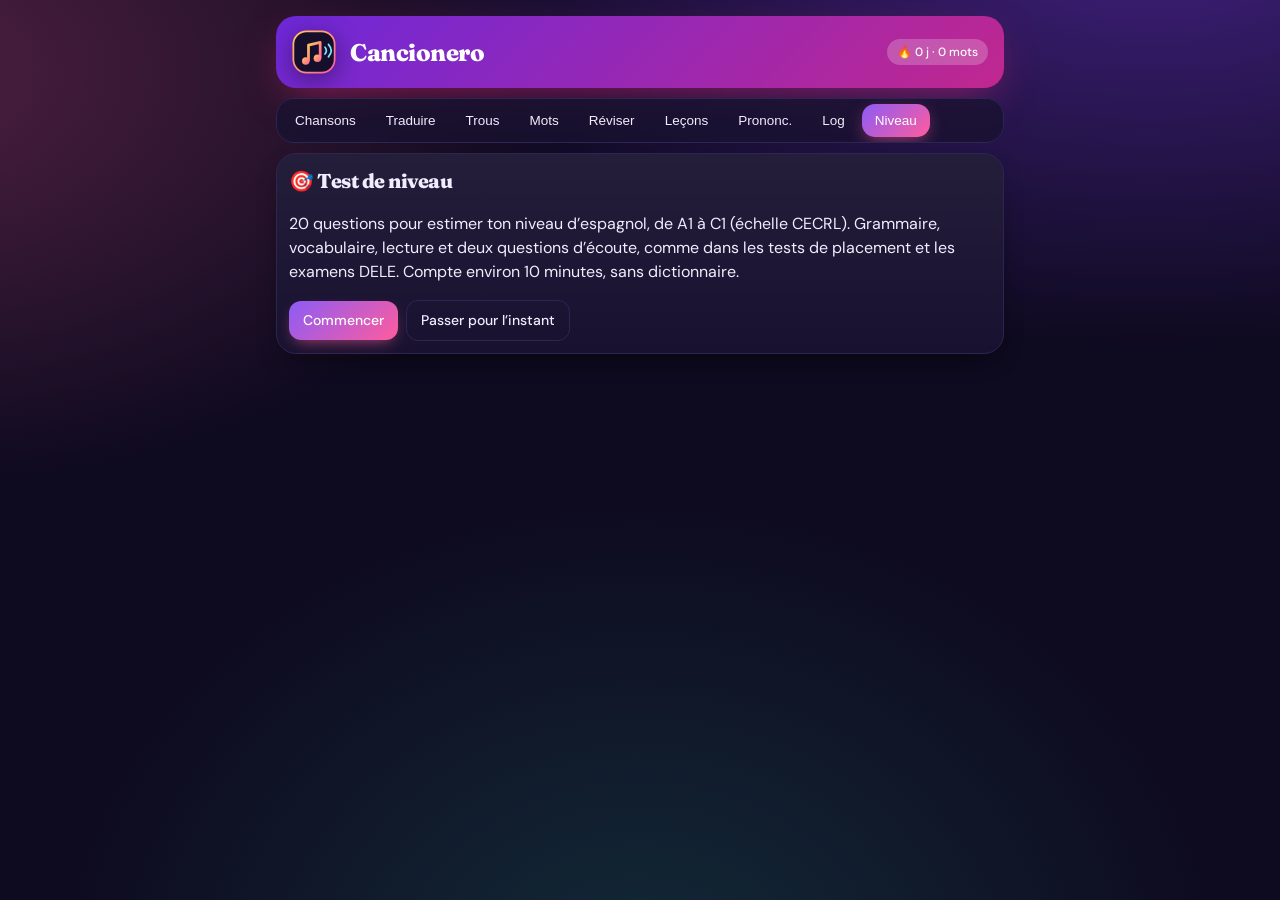
==== index.html @ ba65b164 "v1.9" ====
<!DOCTYPE html>
<html lang="fr">
<head>
<meta charset="utf-8">
<meta name="viewport" content="width=device-width, initial-scale=1, viewport-fit=cover">
<link rel="manifest" href="manifest.webmanifest"><meta name="theme-color" content="#0e0a1f"><link rel="apple-touch-icon" href="icon-192.png">
<title>Cancionero – Apprendre l’espagnol en chansons</title>
<link rel="preconnect" href="https://fonts.googleapis.com"><link href="https://fonts.googleapis.com/css2?family=DM+Sans:wght@400;500;700&family=Fraunces:opsz,wght@9..144,600;9..144,800&display=swap" rel="stylesheet">
<style>
:root{--bg:#fbf6ee;--sf:#fff;--tx:#2a2118;--mu:#7a6c5d;--ac:#c8452b;--ac2:#f2b134;--ok:#2f8f5b;--bd:#e6dccb;--bad:#c0392b;color-scheme:light;box-sizing:border-box;padding-top:env(safe-area-inset-top,0px);padding-bottom:env(safe-area-inset-bottom,0px)}
@media (prefers-color-scheme:dark){:root:not([data-theme="light"]){--bg:#1c1713;--sf:#27201a;--tx:#f3eadd;--mu:#a89a88;--ac:#ef6a4d;--ac2:#f2b134;--ok:#4cc07f;--bd:#3a3128;--bad:#ef6a5d;color-scheme:dark}}
:root[data-theme="dark"]{--bg:#1c1713;--sf:#27201a;--tx:#f3eadd;--mu:#a89a88;--ac:#ef6a4d;--ac2:#f2b134;--ok:#4cc07f;--bd:#3a3128;--bad:#ef6a5d;color-scheme:dark}
*{box-sizing:border-box}html{scroll-padding-top:env(safe-area-inset-top,0px)}
body{margin:0;background:var(--bg);color:var(--tx);font:16px/1.5 system-ui,-apple-system,"Segoe UI",sans-serif}
.wrap{max-width:760px;margin:0 auto;padding:16px}
header{display:flex;justify-content:space-between;align-items:center;gap:8px;flex-wrap:wrap}
h1{font:700 26px Georgia,"Times New Roman",serif;margin:0;color:var(--ac)}
.stats{font-size:13px;color:var(--mu)}
nav{display:flex;gap:6px;overflow-x:auto;margin:14px 0;padding-bottom:4px}
nav button{white-space:nowrap;border:1px solid var(--bd);background:var(--sf);color:var(--tx);padding:8px 14px;border-radius:99px;cursor:pointer;font-size:14px}
nav button.on{background:var(--ac);color:#fff;border-color:var(--ac)}
.card{background:var(--sf);border:1px solid var(--bd);border-radius:14px;padding:14px;margin-bottom:12px}
input,textarea,select{width:100%;font:inherit;color:var(--tx);background:var(--bg);border:1px solid var(--bd);border-radius:10px;padding:9px;margin:4px 0}
textarea{min-height:90px;resize:vertical}
button.b{border:0;background:var(--ac);color:#fff;padding:9px 14px;border-radius:10px;cursor:pointer;font:inherit;font-size:14px}
button.g{background:transparent;color:var(--tx);border:1px solid var(--bd)}
button.sm{padding:5px 10px;font-size:13px}
.row{display:flex;gap:8px;flex-wrap:wrap;align-items:center}
.mu{color:var(--mu);font-size:13px}
.es{font:20px/1.6 Georgia,serif}
.w{cursor:pointer;border-radius:4px;padding:0 1px}.w:hover{background:var(--ac2);color:#2a2118}
.ref{margin-top:6px;padding:8px;border-left:3px solid var(--ac2);background:var(--bg);border-radius:6px}
.bar{height:8px;background:var(--bd);border-radius:9px;overflow:hidden;margin:8px 0}.bar i{display:block;height:100%;background:var(--ok)}
.tag{font-size:11px;padding:2px 8px;border-radius:99px;background:var(--ac2);color:#2a2118}
.pop{position:sticky;bottom:8px;border:2px solid var(--ac);box-shadow:0 6px 24px rgba(0,0,0,.25)}
.cl input{display:inline-block;width:auto;min-width:70px;max-width:130px;padding:2px 6px;margin:0 2px;font:18px Georgia,serif}
.cl input.ok{border-color:var(--ok);color:var(--ok)}.cl input.ko{border-color:var(--bad);color:var(--bad)}
.big{font:30px Georgia,serif;text-align:center;padding:26px 8px}
a{color:var(--ac)}
:root{--bg:#fff6e8;--sf:#fffdf8;--tx:#2b1d16;--mu:#8a7566;--ac:#d9482b;--ac2:#f4a82b;--ok:#2f9468;--bd:#f0e0c8}
@media (prefers-color-scheme:dark){:root:not([data-theme="light"]){--bg:#17110e;--sf:#241b16;--tx:#f6ecdf;--mu:#ad9d8b;--ac:#f0694a;--bd:#3a2e25}}
:root[data-theme="dark"]{--bg:#17110e;--sf:#241b16;--tx:#f6ecdf;--mu:#ad9d8b;--ac:#f0694a;--bd:#3a2e25}
body{font-family:'DM Sans',system-ui,sans-serif;background:radial-gradient(900px 400px at 85% -5%,rgba(244,168,43,.28),transparent),radial-gradient(700px 400px at -10% 10%,rgba(217,72,43,.18),transparent),var(--bg);background-attachment:fixed}
header{background:linear-gradient(135deg,#d9482b,#f4a82b);color:#fff;border-radius:24px;padding:22px;box-shadow:0 12px 30px -10px rgba(217,72,43,.5);position:relative;overflow:hidden}
header:after{content:'♪ ♫ ♬';position:absolute;right:16px;top:-8px;font-size:64px;opacity:.15;letter-spacing:6px}
h1,.ttl{font-family:Fraunces,Georgia,serif;font-weight:800;letter-spacing:-.5px}
h1{color:#fff;font-size:30px}
.stats{color:#fff;background:rgba(255,255,255,.22);padding:6px 12px;border-radius:99px;backdrop-filter:blur(6px);font-weight:500}
nav{position:sticky;top:env(safe-area-inset-top,0px);z-index:5;background:color-mix(in srgb,var(--bg) 80%,transparent);backdrop-filter:blur(10px);padding:10px 0;margin:8px 0}
nav button{border-radius:14px;font-weight:500;transition:.2s;box-shadow:0 1px 2px rgba(0,0,0,.05)}
nav button.on{background:linear-gradient(135deg,var(--ac),var(--ac2));border:0;box-shadow:0 6px 14px -4px rgba(217,72,43,.5)}
.card{border-radius:20px;border:1px solid var(--bd);box-shadow:0 8px 24px -14px rgba(90,50,20,.35);transition:transform .2s}
.card:hover{transform:translateY(-1px)}
button.b{background:linear-gradient(135deg,var(--ac),#e8702a);border-radius:12px;font-weight:500;box-shadow:0 4px 10px -3px rgba(217,72,43,.5)}
button.b.g{background:transparent;box-shadow:none;color:var(--tx)}
.es{font-family:Fraunces,Georgia,serif;font-weight:600}
.w:hover{background:var(--ac2)}
input,textarea,select{border-radius:12px;background:var(--bg)}
input:focus,textarea:focus,select:focus{outline:2px solid var(--ac2);border-color:transparent}
.ttl{font-size:20px}.add{border:2px dashed var(--ac2);background:color-mix(in srgb,var(--ac2) 8%,var(--sf))}
.cov{width:54px;height:54px;border-radius:16px;display:grid;place-items:center;color:#fff;font-size:24px;flex:none;box-shadow:0 6px 14px -6px rgba(0,0,0,.4)}
.sg{display:flex;gap:14px;align-items:center;justify-content:space-between;flex-wrap:wrap}.sg>div:first-child{display:flex;gap:14px;align-items:center;min-width:0}
.chips{display:flex;gap:6px;flex-wrap:wrap;margin:8px 0}.chips a{text-decoration:none;font-size:13px;padding:5px 11px;border-radius:99px;background:var(--bg);border:1px solid var(--bd);color:var(--tx)}
.chips a:hover{border-color:var(--ac)}
:root:root:root{--bg:#0e0a1f;--sf:#181230;--tx:#f2ecff;--mu:#a79bc9;--ac:#ff5c9d;--ac2:#ffc857;--ok:#35e0b0;--bd:#2d2552;--bad:#ff6b7a;color-scheme:dark}
body{background:radial-gradient(800px 420px at 90% -8%,rgba(124,58,237,.45),transparent),radial-gradient(700px 420px at -10% 8%,rgba(255,92,157,.28),transparent),radial-gradient(600px 500px at 50% 110%,rgba(46,230,197,.15),transparent),var(--bg);background-attachment:fixed}
header{background:linear-gradient(135deg,#6d28d9,#db2777 60%,#f59e0b);box-shadow:0 14px 40px -12px rgba(219,39,119,.6)}
nav{background:color-mix(in srgb,var(--bg) 75%,transparent)}
nav button{background:var(--sf);border-color:var(--bd);color:var(--tx)}
nav button.on{background:linear-gradient(135deg,#8b5cf6,#ff5c9d);box-shadow:0 6px 18px -4px rgba(255,92,157,.6)}
.card{background:linear-gradient(180deg,rgba(255,255,255,.05),transparent),var(--sf);box-shadow:0 10px 30px -16px #000}
button.b{background:linear-gradient(135deg,#8b5cf6,#ff5c9d);box-shadow:0 6px 16px -6px rgba(255,92,157,.7)}
.add{border-color:#8b5cf6;background:color-mix(in srgb,#8b5cf6 12%,var(--sf))}
.es{color:#fff}.w:hover,.tag{color:#1a1230}
.ref{background:rgba(139,92,246,.14);border-left-color:var(--ac)}
.bar i{background:linear-gradient(90deg,#35e0b0,#8b5cf6)}
::placeholder{color:#7d72a3}a{color:#7de3ff}.chips a{color:var(--tx)}
.ph{font-style:italic;color:#7de3ff;margin-top:6px;font-size:15px}
@keyframes up{from{opacity:0;transform:translateY(16px)}to{opacity:1;transform:none}}
@keyframes flow{0%{background-position:0 50%}50%{background-position:100% 50%}100%{background-position:0 50%}}
@keyframes flt{0%,100%{transform:translateY(0) rotate(-3deg)}50%{transform:translateY(-6px) rotate(3deg)}}
@keyframes wv{0%,100%{opacity:.15}50%{opacity:1}}
@keyframes pop{0%{transform:scale(.8);opacity:0}60%{transform:scale(1.06)}100%{transform:scale(1);opacity:1}}
@keyframes drift{0%{transform:translateY(105vh) rotate(0);opacity:0}10%{opacity:.35}90%{opacity:.25}100%{transform:translateY(-12vh) rotate(40deg);opacity:0}}
@keyframes fall{to{transform:translateY(110vh) rotate(540deg)}}
@keyframes grow{from{width:0}}@keyframes out{to{opacity:0;visibility:hidden}}
header{background-size:220% 220%;animation:flow 10s ease infinite}
header>*{position:relative;z-index:1}
.brand{display:flex;gap:14px;align-items:center}.brand small{display:block;opacity:.92;font-size:13px}
.logo{width:60px;height:60px;flex:none;filter:drop-shadow(0 6px 12px rgba(0,0,0,.4));animation:flt 3.5s ease-in-out infinite}
.wv1{animation:wv 1.6s infinite}.wv2{animation:wv 1.6s .4s infinite}
.wrap{position:relative;z-index:1}
.notes{position:fixed;inset:0;pointer-events:none;overflow:hidden;z-index:0}.notes span{position:absolute;bottom:0;color:var(--ac);opacity:0;animation:drift linear infinite}
.card{animation:up .5s backwards}
#v>*:nth-child(2){animation-delay:.06s}#v>*:nth-child(3){animation-delay:.12s}#v>*:nth-child(4){animation-delay:.18s}#v>*:nth-child(5){animation-delay:.24s}#v>*:nth-child(n+6){animation-delay:.3s}
nav button{transition:transform .2s,box-shadow .2s}nav button:hover{transform:translateY(-2px)}nav button.on{animation:pop .35s}
button.b{transition:transform .15s,filter .15s}button.b:hover{transform:translateY(-2px);filter:brightness(1.12)}button:active{transform:scale(.95)}
.w{display:inline-block;transition:transform .15s,background .15s}.w:hover{transform:translateY(-2px) scale(1.08)}
.cov{transition:transform .3s}.card:hover .cov{transform:rotate(-7deg) scale(1.1)}
.bar i{animation:grow .9s cubic-bezier(.2,.8,.2,1) backwards}
.big{animation:pop .4s}.pop{animation:up .3s}
.splash{position:fixed;inset:0;z-index:100;display:grid;place-content:center;justify-items:center;gap:14px;background:var(--bg);animation:out .6s 1.4s forwards}
.splash .logo{width:120px;height:120px;animation:pop .8s,flt 3s .8s infinite}.splash b{font:800 36px Fraunces,Georgia,serif;background:linear-gradient(90deg,#ffc857,#ff5c9d);-webkit-background-clip:text;background-clip:text;color:transparent;animation:up .8s .3s backwards}
@media (prefers-reduced-motion:reduce){*{animation:none!important;transition:none!important}}
header{padding:14px 16px;border-radius:20px}header:after,.brand small{display:none}h1{font-size:24px}.logo{width:44px;height:44px}
.stats{font-size:12px;padding:4px 10px}
nav{position:sticky;top:calc(env(safe-area-inset-top,0px) + 6px);background:rgba(24,18,48,.78);backdrop-filter:blur(12px);border:1px solid var(--bd);border-radius:18px;padding:5px;margin:10px 0;gap:4px;overflow:hidden}
nav button{flex:1;padding:9px 4px;border:0;background:transparent;border-radius:13px;font-size:13.5px;box-shadow:none}
.card{padding:12px;margin-bottom:10px}
.addr{flex-wrap:nowrap;align-items:stretch}#nl{margin:0;min-height:46px;height:46px;resize:none;flex:1}
.song{flex-wrap:nowrap;cursor:default}.song>div:first-child{flex:1;cursor:pointer}.cov{width:44px;height:44px;font-size:20px;border-radius:13px}
.tx{min-width:0}.tx b{display:block;font-size:17px;overflow:hidden;text-overflow:ellipsis;white-space:nowrap}
.ic{gap:6px;flex-wrap:nowrap}.ib{min-width:34px;height:34px;padding:0 8px;display:grid;place-items:center;border:1px solid var(--bd);border-radius:10px;background:transparent;color:var(--tx);text-decoration:none;font:inherit;font-size:14px;cursor:pointer}
.tp{color:#ffc857}.tr{color:#ff5c9d;letter-spacing:1px}.rr summary{cursor:pointer;font-weight:700}.rl{margin:10px 0}.rr .ib{display:inline-grid;height:30px;margin:2px 4px 2px 0}
nav{overflow-x:auto;scrollbar-width:none}nav::-webkit-scrollbar{display:none}nav button{flex:0 0 auto;padding:9px 13px}
details.card summary{cursor:pointer}details.card[open] summary{margin-bottom:8px}.lg ul{margin:6px 0 0;padding-left:18px}.lg li{margin:3px 0}
.qo{display:block;width:100%;text-align:left;margin:8px 0;padding:13px 14px;font-size:15px}
#dock{position:fixed;left:0;right:0;margin:0 auto;bottom:0;width:100%;max-width:760px;z-index:50;background:var(--sf);border:1px solid var(--bd);border-radius:18px 18px 0 0;box-shadow:0 -10px 30px -10px #000;padding:8px 10px calc(8px + env(safe-area-inset-bottom,0px))}
#dock .dh{display:flex;justify-content:space-between;align-items:center;gap:8px;margin-bottom:6px}#dock .dh b{overflow:hidden;text-overflow:ellipsis;white-space:nowrap;font-size:15px}
#dock iframe{width:100%;height:210px;border:0;border-radius:12px;display:block;background:#000}
#dock.min iframe{height:1px;opacity:0;pointer-events:none;margin:0}
body.dk .wrap{padding-bottom:300px}body.dk.mn .wrap{padding-bottom:90px}
</style>
</head>
<body>
<div class="wrap">
<header><div class="brand"><svg class="logo" viewBox="0 0 64 64" aria-label="Logo Cancionero"><defs><linearGradient id="lg" x1="0" y1="0" x2="1" y2="1"><stop offset="0" stop-color="#ffc857"/><stop offset="1" stop-color="#ff5c9d"/></linearGradient></defs><rect x="2" y="2" width="60" height="60" rx="19" fill="#150f2b" stroke="url(#lg)" stroke-width="2.5"/><path d="M24 44V22l17-4v22" fill="none" stroke="url(#lg)" stroke-width="4" stroke-linecap="round" stroke-linejoin="round"/><circle cx="20" cy="45" r="5.5" fill="url(#lg)"/><circle cx="37" cy="41" r="5.5" fill="url(#lg)"/><path class="wv1" d="M48 25q4 5 0 10" fill="none" stroke="#7de3ff" stroke-width="2.5" stroke-linecap="round"/><path class="wv2" d="M53 21q8 9 0 18" fill="none" stroke="#7de3ff" stroke-width="2.5" stroke-linecap="round"/></svg><div><h1>Cancionero</h1><small>Apprends l’espagnol en chantant</small></div></div><div class="stats" id="st"></div></header>
<nav id="nav"></nav>
<main id="v"></main>
</div>
<script>
const TABS=[['songs','Chansons'],['tr','Traduire'],['cl','Trous'],['voc','Vocabulaire'],['rev','Réviser']];
let tab='songs',S={songs:[],vocab:[],streak:0,last:'',ex:0},cur=null,pop=null,card=null,show=false,clz=null;
const mem={};
function ld(){try{const r=localStorage.getItem('cancionero');if(r)S=Object.assign(S,JSON.parse(r))}catch(e){}
 if(!S.songs.length)S.songs.push({id:1,title:'Exemple original : Después de la chamba',artist:'Texte de démo (Mexique)',link:'',lines:[
 ['¿Qué onda, wey? Hoy ando bien cansado,','Quoi de neuf, mec ? Aujourd’hui je suis vraiment crevé,'],
 ['me quedé en la chamba hasta las ocho.','je suis resté au boulot jusqu’à huit heures.'],
 ['No te preocupes, todo está chido,','Ne t’inquiète pas, tout est cool,'],
 ['mañana nos vemos y echamos un taco.','demain on se voit et on mange un taco.']].map(l=>({es:l[0],fr:l[1]})),rate:{},my:{}})}
function sv(){try{localStorage.setItem('cancionero',JSON.stringify(S))}catch(e){}}
const esc=s=>String(s).replace(/[&<>"]/g,c=>({'&':'&amp;','<':'&lt;','>':'&gt;','"':'&quot;'}[c]));
const norm=s=>s.toLowerCase().normalize('NFD').replace(/[\u0300-\u036f]/g,'').replace(/[^a-zñ]/g,'');
const today=()=>new Date().toISOString().slice(0,10);
function tick(){const t=today();if(S.last!==t){const y=new Date(Date.now()-864e5).toISOString().slice(0,10);S.streak=S.last===y?S.streak+1:1;S.last=t}S.ex++;sv()}
function head(){document.getElementById('st').textContent='🔥 '+S.streak+' j · '+S.vocab.length+' mots · '+S.ex+' exercices';
 document.getElementById('nav').innerHTML=TABS.map(t=>`<button class="${t[0]==tab?'on':''}" onclick="go('${t[0]}')">${t[1]}</button>`).join('')}
function go(t){tab=t;pop=null;card=null;show=false;draw()}
function song(){return S.songs.find(s=>s.id==cur)||S.songs[0]}
function picker(){return `<select onchange="cur=this.value;clz=null;draw()">${S.songs.map(s=>`<option value="${s.id}" ${s.id==song().id?'selected':''}>${esc(s.title)}</option>`).join('')}</select>`}
function words(l){return l.split(/([\p{L}’'-]+)/u).map((p,i)=>i%2?`<span class="w" onclick="wp(this.textContent)">${esc(p)}</span>`:esc(p)).join('')}
function wp(w,c){pop={w:w.replace(/^[-’']+|[-’']+$/g,'').toLowerCase()};draw(true)}
function dict(w){const q=encodeURIComponent(w);return `<a href="https://www.wordreference.com/esfr/${q}" target="_blank" rel="noopener">WordReference</a> · <a href="https://www.linguee.fr/francais-espagnol/search?query=${q}" target="_blank" rel="noopener">Linguee</a> · <a href="https://www.google.com/search?q=${q}+significado+jerga" target="_blank" rel="noopener">argot ?</a>`}
function popup(){if(!pop)return'';return `<div class="card pop"><b class="es">${esc(pop.w)}</b><div class="mu">${dict(pop.w)}</div>
<input id="pm" placeholder="Sens en français"><div class="row"><select id="pt" style="width:auto"><option value="mot">Mot</option><option value="expression">Expression</option><option value="argot">Argot / familier</option></select>
<button class="b" onclick="addv()">Ajouter</button><button class="b g" onclick="pop=null;draw(true)">Fermer</button></div></div>`}
function addv(){const m=document.getElementById('pm').value.trim();if(!m)return;
 S.vocab.push({id:Date.now(),w:pop.w,tr:m,t:document.getElementById('pt').value,src:song().title,box:0,due:today()});pop=null;tick();draw(true)}
function draw(keep){head();const y=window.scrollY;document.getElementById('v').innerHTML=({songs:vSongs,tr:vTr,cl:vCl,voc:vVoc,rev:vRev})[tab]();if(keep)window.scrollTo(0,y)}
function vSongs(){return S.songs.map(s=>`<div class="card"><div class="row" style="justify-content:space-between"><div><b>${esc(s.title)}</b><div class="mu">${esc(s.artist)} · ${s.lines.length} lignes</div></div>
<div class="row"><button class="b sm" onclick="cur=${s.id};go('tr')">Traduire</button>${s.link?`<a href="${esc(s.link)}" target="_blank" rel="noopener">▶ Écouter</a>`:''}<button class="b g sm" onclick="dels(${s.id})">✕</button></div></div></div>`).join('')+
`<div class="card"><b>Ajouter une chanson</b><p class="mu">Colle les paroles de ta chanson préférée (récupérées sur un site de paroles légal). Astuce : choisis des styles natifs : reggaetón, cumbia, rap, corridos, rock latino…</p>
<input id="n1" placeholder="Titre"><input id="n2" placeholder="Artiste"><input id="n3" placeholder="Lien pour écouter (YouTube, Spotify…) – optionnel">
<textarea id="n4" placeholder="Paroles en espagnol (une ligne par vers)"></textarea>
<textarea id="n5" placeholder="Traduction de référence (optionnel, même nombre de lignes) pour t’auto-corriger"></textarea>
<button class="b" onclick="adds()">Enregistrer</button></div>`}
function adds(){const g=i=>document.getElementById('n'+i).value;const es=g(4).split('\n').map(x=>x.trim()).filter(Boolean),fr=g(5).split('\n').map(x=>x.trim()).filter(Boolean);
 if(!g(1).trim()||!es.length){alert('Il faut au moins un titre et des paroles.');return}
 const s={id:Date.now(),title:g(1).trim(),artist:g(2).trim()||'—',link:g(3).trim(),lines:es.map((e,i)=>({es:e,fr:fr.length==es.length?fr[i]:''})),rate:{},my:{}};
 S.songs.push(s);cur=s.id;tick();go('tr')}
function dels(id){if(confirm('Supprimer cette chanson ?')){S.songs=S.songs.filter(s=>s.id!=id);if(!S.songs.length)ld();sv();draw()}}
function vTr(){const s=song(),n=Object.keys(s.rate).length;
 return picker()+`<p class="mu">Clique sur un mot pour le noter dans ton vocabulaire. Traduis chaque vers à ta façon, puis compare.</p><div class="bar"><i style="width:${n/s.lines.length*100}%"></i></div>`+
 s.lines.map((l,i)=>`<div class="card"><div class="es">${words(l.es)}</div>
 <textarea style="min-height:48px" placeholder="Ta traduction…" oninput="song().my[${i}]=this.value;sv()">${esc(s.my[i]||'')}</textarea>
 <div class="row"><button class="b g sm" onclick="rv(${i})">Voir la traduction</button><span class="mu">Auto-évaluation :</span>
 ${[['✓','ok'],['~','mid'],['✗','ko']].map(r=>`<button class="b sm ${s.rate[i]==r[1]?'':'g'}" onclick="rt(${i},'${r[1]}')">${r[0]}</button>`).join('')}</div>
 <div id="r${i}"></div></div>`).join('')+popup()}
function rv(i){const l=song().lines[i];document.getElementById('r'+i).innerHTML=`<div class="ref">${l.fr?esc(l.fr):'<span class="mu">Pas de traduction de référence. Compare avec : '+dict(l.es)+'</span>'}</div>`}
function rt(i,r){song().rate[i]=r;tick();draw(true)}
function vCl(){const s=song();
 if(!clz)clz={lv:30,res:false};
 const html=s.lines.map((l,i)=>`<div class="card cl es">${l.es.split(/([\p{L}’'-]+)/u).map((p,k)=>{if(k%2&&p.length>3&&clz.mask(i,k)){return `<input data-a="${esc(p)}" size="${p.length}" autocapitalize="off" autocomplete="off">`}return esc(p)}).join('')}</div>`).join('');
 return picker()+`<div class="card"><div class="row"><span>Difficulté : <b id="lv">${clz.lv}</b> % de mots cachés</span><input type="range" min="10" max="80" value="${clz.lv}" style="width:140px" onchange="clz.lv=+this.value;clz.seed=null;draw()"><button class="b g sm" onclick="clz.seed=null;draw()">Nouveau tirage</button></div>
 <p class="mu">Écoute la chanson, puis retrouve les mots manquants (accents facultatifs).</p></div>`+html+`<div class="row"><button class="b" onclick="chk()">Vérifier</button><span id="sc" class="mu"></span></div>`}
function chk(){let ok=0,t=0;document.querySelectorAll('.cl input').forEach(i=>{t++;const g=norm(i.value)==norm(i.dataset.a);i.className=g?'ok':'ko';if(g)ok++;else i.title=i.dataset.a});document.getElementById('sc').textContent=ok+' / '+t+' (les erreurs montrent la réponse au survol)';tick();head()}
function vVoc(){return `<p class="mu">${S.vocab.length} entrée(s). Clique sur un mot dans « Traduire » pour en ajouter.</p>`+S.vocab.map(v=>`<div class="card row" style="justify-content:space-between"><div><b>${esc(v.w)}</b> <span class="tag">${v.t}</span><div>${esc(v.tr)}</div><div class="mu">${esc(v.src)}</div></div><button class="b g sm" onclick="delv(${v.id})">✕</button></div>`).join('')}
function delv(id){S.vocab=S.vocab.filter(v=>v.id!=id);sv();draw()}
function vRev(){const d=S.vocab.filter(v=>v.due<=today());
 if(!S.vocab.length)return '<div class="card">Ajoute d’abord des mots depuis une chanson.</div>';
 if(!d.length)return '<div class="card big">🎉 Rien à réviser aujourd’hui !</div>';
 card=card||d[0];const v=card;
 return `<p class="mu">${d.length} carte(s) à réviser · boîte ${v.box+1}/5</p><div class="card"><div class="big">${esc(v.w)}</div>`+
 (show?`<div class="big" style="color:var(--ac);padding-top:0">${esc(v.tr)}</div><div class="mu" style="text-align:center">${esc(v.src)}</div><div class="row" style="justify-content:center;margin-top:12px"><button class="b" onclick="ans(1)">Je savais ✓</button><button class="b g" onclick="ans(0)">À revoir ✗</button></div>`:`<div class="row" style="justify-content:center"><button class="b" onclick="show=true;draw()">Afficher la réponse</button></div>`)+'</div>'}
function ans(k){const v=S.vocab.find(x=>x.id==card.id),I=[0,1,3,7,16];v.box=k?Math.min(4,v.box+1):0;v.due=new Date(Date.now()+I[v.box]*864e5).toISOString().slice(0,10);card=null;show=false;tick();draw()}
const _vc=vCl;
vCl=function(){if(!clz||!clz.seed){clz=clz||{lv:30};clz.seed=Math.random()*1e9|0;const m={};clz.mask=(i,k)=>{const key=i+'_'+k;if(!(key in m)){let x=Math.sin(clz.seed+i*131+k*17)*1e4;m[key]=(x-Math.floor(x))*100<clz.lv}return m[key]}}return _vc()};
let _n=0,pend=null;
const cap=s=>s.replace(/\b\w/g,c=>c.toUpperCase());
function guess(u){let p='Lien',t='',a='';try{const x=new URL(u),h=x.hostname.replace('www.',''),q=x.pathname.split('/').filter(Boolean),dn=z=>decodeURIComponent(z||'').replace(/-/g,' ');
 if(/youtu/.test(h))p='YouTube';else if(/spotify/.test(h))p='Spotify';else if(/deezer/.test(h))p='Deezer';else if(/apple/.test(h))p='Apple Music';else if(/soundcloud/.test(h)){p='SoundCloud';a=dn(q[0]);t=dn(q[1])}
 else if(/genius/.test(h)){p='Genius';t=dn(q[0]).replace(/ lyrics$/i,'')}else if(/musixmatch/.test(h)){p='Musixmatch';t=dn(q[q.length-1]);a=dn(q[q.length-2])}}catch(e){}
 return{p,t,a,u}}
function mk(g,lines){g=g||{p:'Texte',t:'',a:'',u:''};return{id:Date.now()*10+(_n++%10),title:cap(g.t)||('Chanson '+g.p),artist:cap(g.a)||g.p,link:g.u,lines:lines.map(es=>({es,fr:''})),rate:{},my:{}}}
function addl(){const L=document.getElementById('nl').value.split('\n').map(x=>x.trim()).filter(Boolean);if(!L.length)return;
 const U=L.filter(x=>/^https?:\/\//i.test(x)),T=L.filter(x=>!/^https?:\/\//i.test(x));
 const m=U.length?U.map(u=>mk(guess(u),U.length==1?T:[])):[mk(null,T)];
 S.songs.push(...m);cur=m[m.length-1].id;tick();go(m.length==1?'tr':'songs')}
function bar(s){const q=encodeURIComponent(s.title+' '+s.artist+' letra');return `<div class="chips">${s.link?`<a href="${esc(s.link)}" target="_blank" rel="noopener">▶ Écouter</a>`:''}<a href="https://genius.com/search?q=${q}" target="_blank" rel="noopener">📜 Paroles (Genius)</a><a href="https://www.google.com/search?q=${q}" target="_blank" rel="noopener">🔎 Google</a></div>`}
function pasteBox(s){return `<div class="card add"><b class="ttl">${s.lines.length?'Modifier la chanson':'Dernière étape : les paroles'}</b><p class="mu">Ouvre une page de paroles avec les liens ci-dessous, copie-les puis colle-les ici.</p>${bar(s)}
<input id="pt2" value="${esc(s.title)}" placeholder="Titre"><input id="pa" value="${esc(s.artist)}" placeholder="Artiste">
<textarea id="pl" placeholder="Paroles en espagnol (une ligne par vers)">${esc(s.lines.map(l=>l.es).join('\n'))}</textarea>
<textarea id="pf" placeholder="Traduction de référence (optionnel, même nombre de lignes)">${esc(s.lines.map(l=>l.fr).filter(Boolean).join('\n'))}</textarea>
<button class="b" onclick="savel()">Enregistrer</button></div>`}
function savel(){const s=song(),g=i=>document.getElementById(i).value,K=i=>g(i).split('\n').map(x=>x.trim()).filter(Boolean),es=K('pl'),fr=K('pf');
 s.title=g('pt2').trim()||s.title;s.artist=g('pa').trim()||s.artist;if(es.length)s.lines=es.map((e,i)=>({es:e,fr:fr.length==es.length?fr[i]:''}));s.edit=false;tick();draw()}
vSongs=function(){return `<div class="card add"><b class="ttl">✨ Ajouter des chansons</b><p class="mu">Colle un ou plusieurs liens, un par ligne (YouTube, Spotify, Genius, Musixmatch…). L’appli reconnaît la plateforme et devine le titre quand c’est possible. Tu peux aussi coller directement des paroles.</p>
<textarea id="nl" placeholder="https://…"></textarea><button class="b" onclick="addl()">Ajouter</button></div>`+
 S.songs.map(s=>{const h=[...s.title].reduce((a,c)=>a+c.charCodeAt(0),0)%360;return `<div class="card sg"><div><div class="cov" style="background:linear-gradient(135deg,hsl(${h},70%,52%),hsl(${(h+45)%360},80%,60%))">♪</div><div style="min-width:0"><b class="es">${esc(s.title)}</b><div class="mu">${esc(s.artist)} · ${s.lines.length?s.lines.length+' lignes':'<span class="tag">paroles à ajouter</span>'}</div></div></div>
<div class="row"><button class="b sm" onclick="cur=${s.id};go('tr')">${s.lines.length?'Traduire':'Ajouter les paroles'}</button>${s.link?`<a href="${esc(s.link)}" target="_blank" rel="noopener">▶</a>`:''}<button class="b g sm" onclick="cur=${s.id};song().edit=true;go('tr')">✏️</button><button class="b g sm" onclick="dels(${s.id})">${pend==s.id?'Sûr ?':'✕'}</button></div></div>`}).join('')};
dels=function(id){if(pend==id){S.songs=S.songs.filter(s=>s.id!=id);pend=null;if(!S.songs.length)ld();sv()}else pend=id;draw()};
const _t=vTr,_c=vCl;
vTr=function(){const s=song();if(!s.lines.length||s.edit)return picker()+pasteBox(s);const h=_t(),p=picker();return p+bar(s)+h.slice(p.length)};
vCl=function(){const s=song();if(!s.lines.length)return picker()+pasteBox(s);return _c()};
pasteBox=function(s){return `<div class="card add"><b class="ttl">${s.lines.length?'Modifier les paroles':'Colle les paroles'}</b><p class="mu">Ouvre les paroles avec un bouton, copie-les, colle-les ici. C’est tout.</p>${bar(s)}
<textarea id="pl" style="min-height:150px" placeholder="Paroles en espagnol (une ligne par vers)">${esc(s.lines.map(l=>l.es).join('\n'))}</textarea>
<button class="b" onclick="savel()">Enregistrer</button>
<details style="margin-top:12px"><summary class="mu">Titre et artiste (facultatif)</summary><input id="pt2" value="${esc(s.title)}" placeholder="Titre"><input id="pa" value="${esc(s.artist)}" placeholder="Artiste"></details></div>`};
savel=function(){const s=song(),g=i=>document.getElementById(i).value,es=g('pl').split('\n').map(x=>x.trim()).filter(Boolean),old=s.lines;
 s.title=g('pt2').trim()||s.title;s.artist=g('pa').trim()||s.artist;if(es.length)s.lines=es.map((e,i)=>({es:e,fr:(old[i]&&old[i].es==e)?old[i].fr:''}));s.edit=false;tick();draw()};
let SM=null;
(async()=>{try{SM=window.claude?await window.claude.use('sample'):null}catch(e){}if(SM)draw(true)})();
async function fb(i,btn){const s=song(),l=s.lines[i];btn.disabled=true;btn.textContent='Claude réfléchit…';s.fb=s.fb||{};
 try{const r=await SM('Tu es un prof d\u2019espagnol natif qui aide un francophone à apprendre avec des chansons. Vers : « '+l.es+' ». Sa traduction : « '+(s.my[i]||'(aucune)')+' ». Réponds en français, 5 phrases maximum : ce qui est juste ou faux dans sa traduction, le sens naturel du vers, et surtout l\u2019argot, les expressions et le registre (avec le pays d\u2019origine si pertinent).',{modelTier:'quick'});s.fb[i]=r.text;sv()}
 catch(e){s.fb[i]='Indisponible pour le moment ('+(e.code||'erreur')+').'}draw(true)}
const _d=draw;draw=function(k){_d(k);if(tab=='tr'&&SM){const s=song();document.querySelectorAll('#v [id^="r"]').forEach(d=>{if(!/^r\d+$/.test(d.id))return;const i=+d.id.slice(1);
 const b=document.createElement('button');b.className='b sm';b.style.marginTop='8px';b.textContent='🤖 Corriger et expliquer avec Claude';b.onclick=()=>fb(i,b);d.before(b);
 if(s.fb&&s.fb[i]){const f=document.createElement('div');f.className='ref';f.innerHTML=esc(s.fb[i]).replace(/\n/g,'<br>');d.before(f)}})}};
const AC=[['es-ES','Espagne'],['es-MX','Mexique'],['es-AR','Argentine'],['es-US','Latino USA']];
function say(t){try{const u=new SpeechSynthesisUtterance(t),L=S.acc||'es-ES',V=speechSynthesis.getVoices();u.lang=L;u.rate=S.slow?0.55:0.95;u.voice=V.find(v=>v.lang.replace('_','-')==L)||V.find(v=>v.lang.startsWith('es'))||null;speechSynthesis.cancel();speechSynthesis.speak(u)}catch(e){}}
function ph(w){let s=w.toLowerCase().replace(/[’']/g,'');const th=(S.acc||'es-ES')=='es-ES'?'¢':'s';
 [[/qu(?=[eéií])/g,'k'],[/gu(?=[eéií])/g,'g'],[/gü/g,'gou'],[/ch/g,'§'],[/ll/g,'y'],[/ñ/g,'gn'],[/g(?=[eéií])/g,'¤'],[/j/g,'¤'],[/c(?=[eéií])/g,th],[/[zç]/g,th],[/c/g,'k'],[/h/g,''],[/[vw]/g,'b'],[/x/g,'ks'],[/u/g,'ou'],[/y(?![aeiouáéíóú])/g,'i'],[/á/g,'A'],[/é/g,'É'],[/í/g,'I'],[/ó/g,'O'],[/ú/g,'OU'],[/e/g,'é']].forEach(r=>s=s.replace(r[0],r[1]));
 return s.replace(/§/g,'tch').replace(/¤/g,'kh').replace(/¢/g,'th')}
function phl(t){return t.split(/([\p{L}’'-]+)/u).map((p,i)=>i%2?ph(p):p).join('')}
function mkb(t,lbl){const b=document.createElement('button');b.className='b g sm';b.textContent=lbl||'🔊';b.onclick=()=>say(t);return b}
function mkp(t){const p=document.createElement('span');p.className='ph';p.textContent=' ['+phl(t)+'] ';return p}
function deco2(){const s=song();
 if(tab=='tr'){const rs=[...document.querySelectorAll('#v [id^="r"]')].filter(d=>/^r\d+$/.test(d.id));if(!rs.length)return;
  const c=document.createElement('div');c.className='card row';
  c.innerHTML='<span>🔊 Accent</span><select style="width:auto" onchange="S.acc=this.value;sv();draw(true)">'+AC.map(a=>`<option value="${a[0]}" ${(S.acc||'es-ES')==a[0]?'selected':''}>${a[1]}</option>`).join('')+'</select><label><input type="checkbox" style="width:auto" '+(S.slow?'checked':'')+' onchange="S.slow=this.checked;sv()"> Lent</label><label><input type="checkbox" style="width:auto" '+(S.pho?'checked':'')+' onchange="S.pho=this.checked;sv();draw(true)"> Prononciation</label><div class="mu" style="width:100%">Lecture par la voix de ton appareil. Prononciation figurée à la française : « kh » = j espagnol, « ou » = u, majuscule = accent écrit.</div>';
  document.querySelector('#v select').after(c);
  rs.forEach(d=>{const i=+d.id.slice(1),l=s.lines[i];if(!l)return;const b=mkb(l.es,'🔊 Écouter');b.style.marginTop='8px';d.before(b);
   if(S.pho){const p=mkp(l.es);p.style.display='block';d.before(p)}})}
 if(tab=='voc')document.querySelectorAll('#v .card').forEach((c,i)=>{const v=S.vocab[i],b=c.querySelector('b');if(v&&b)b.after(' ',mkb(v.w),mkp(v.w))});
 if(tab=='rev'&&card){const g=document.querySelector('#v .big');if(g){const d=document.createElement('div');d.append(mkb(card.w,'🔊 Écouter'),mkp(card.w));d.style.fontSize='16px';g.after(d)}}
 const pb=document.querySelector('.pop b.es');if(pb&&pop)pb.after(' ',mkb(pop.w),mkp(pop.w))}
const _d2=draw;draw=function(k){_d2(k);try{deco2()}catch(e){}};
(function(){const n=document.createElement('div');n.className='notes';n.innerHTML=['♪','♫','♬','♩','♪','♫','♬','♩'].map((c,i)=>`<span style="left:${6+i*12}%;font-size:${18+i%3*10}px;animation-duration:${14+i*2.3}s;animation-delay:${-i*3.1}s">${c}</span>`).join('');document.body.prepend(n);
 const sp=document.createElement('div');sp.className='splash';sp.innerHTML=document.querySelector('.logo').outerHTML+'<b>Cancionero</b>';document.body.append(sp);setTimeout(()=>sp.remove(),2200)})();
function boom(n){n=n||30;const E=['🎉','✨','🎶','⭐','💃','🎸'];for(let i=0;i<n;i++){const s=document.createElement('span');s.textContent=E[i%6];s.style.cssText=`position:fixed;top:-30px;left:${Math.random()*100}vw;font-size:${16+Math.random()*18}px;z-index:99;pointer-events:none;animation:fall ${1.6+Math.random()*1.6}s ease-in forwards`;document.body.append(s);setTimeout(()=>s.remove(),3500)}}
const _ck=chk;chk=function(){_ck();const i=[...document.querySelectorAll('.cl input')];if(i.length&&i.every(x=>x.classList.contains('ok')))boom()};
const _an=ans;ans=function(k){_an(k);if(k)boom(10)};
head=function(){document.getElementById('st').textContent='🔥 '+S.streak+' j · '+S.vocab.length+' mots';document.getElementById('nav').innerHTML=TABS.map(t=>`<button class="${t[0]==tab?'on':''}" onclick="go('${t[0]}')">${t[1]}</button>`).join('')};TABS[3][1]='Mots';
vSongs=function(){return `<div class="card row addr"><textarea id="nl" rows="1" placeholder="＋ Colle un lien ou des paroles…"></textarea><button class="b" onclick="addl()">Ajouter</button></div>`+
 S.songs.map(s=>{const h=[...s.title].reduce((a,c)=>a+c.charCodeAt(0),0)%360;return `<div class="card sg song"><div onclick="cur=${s.id};go('tr')"><div class="cov" style="background:linear-gradient(135deg,hsl(${h},70%,52%),hsl(${(h+45)%360},80%,60%))">♪</div><div class="tx"><b class="es">${esc(s.title)}</b><div class="mu">${esc(s.artist)} · ${s.lines.length?s.lines.length+' lignes':'<span class="tag">paroles à ajouter</span>'}</div></div></div>
<div class="row ic">${s.link?`<a class="ib" href="${esc(s.link)}" target="_blank" rel="noopener">▶</a>`:''}<button class="ib" onclick="cur=${s.id};song().edit=true;go('tr')">✏️</button><button class="ib" onclick="dels(${s.id})">${pend==s.id?'Sûr ?':'✕'}</button></div></div>`}).join('')};
const _ph=ph;ph=function(w){let s=w.toLowerCase().replace(/rr/g,'¶').replace(/^r/,'¶').replace(/([nls])r/g,'$1¶');return _ph(s).replace(/¶/g,'rrr')};
mkp=function(t){const p=document.createElement('span');p.className='ph';p.innerHTML=' ['+esc(phl(t)).replace(/rrr|r/g,m=>`<b class="${m=='r'?'tp':'tr'}">${m}</b>`)+'] ';return p};
const _d3=draw;draw=function(k){_d3(k);try{if(tab!='tr')return;const sel=document.querySelector('#v .card.row select');if(!sel)return;const B=(t,l)=>`<button class="ib" data-t="${t}" onclick="say(this.dataset.t)">🔊 ${l||t}</button>`;
 sel.closest('.card').insertAdjacentHTML('afterend',`<details class="card rr"><summary>🌀 Les 3 sons du R</summary>
<div class="mu">Dans la prononciation : <b class="tp">r</b> = R simple, <b class="tr">rrr</b> = R roulée.</div>
<div class="rl"><b class="tp">R simple</b> (pero, caro, para) : un seul petit battement de la pointe de la langue contre le palais, juste derrière les dents du haut, comme un « d » très rapide. ${B('pero')}${B('caro')}${B('para')}</div>
<div class="rl"><b class="tr">R roulée</b> : on l’écrit rr (perro, carro), ou r au début d’un mot (rojo, rápido), ou après n, l, s (honra, alrededor). La langue vibre plusieurs fois, comme un petit moteur. ${B('perro')}${B('rojo')}${B('honra')}</div>
<div class="rl"><b class="tp">R en fin de syllabe</b> (comer, parte, mar) : un battement léger, parfois à peine entendu. ${B('comer')}${B('parte')}${B('mar')}</div>
<div class="rl">⚠️ Un seul r change tout le mot. À écouter en comparant : ${B('pero')}${B('perro')} · ${B('caro')}${B('carro')} · ${B('cero')}${B('cerro')} · ${B('coro')}${B('corro')}</div>
<div class="rl">Entraînement (virelangue) : ${B('El perro de San Roque no tiene rabo, porque Ramón Ramírez se lo ha cortado.','Écouter la phrase')}</div></details>`)}catch(e){}};
TABS.push(['les','Leçons'],['pro','Prononc.'],['log','Log']);
const SB=(t,l)=>`<button class='ib' data-t='${esc(t).replace(/'/g,'&#39;')}' onclick='say(this.dataset.t)'>🔊 ${esc(l||t)}</button>`;
const SX=a=>a.map(x=>SB(x)).join('');
function phh(t){return esc(phl(t)).replace(/rrr|r/g,m=>`<b class='${m=='r'?'tp':'tr'}'>${m}</b>`)}
const LES=[
{id:'arg',ic:'🗣️',t:'Argot et mots de rue',p:'Les chansons utilisent l’argot local, et un même mot change de sens selon le pays. Repère d’où vient l’artiste.',ex:[['¿Qué onda, wey?','Quoi de neuf, mec ? (Mexique)'],['Esto está chido.','C’est cool. (Mexique)'],['Me voy a la chamba.','Je vais au boulot. (Mexique)'],['Qué guay, tío.','Trop bien, mec. (Espagne)'],['Che, ¿vamos al laburo?','Hé, on va au boulot ? (Argentine)'],['Mi parcero es el mejor.','Mon pote est le meilleur. (Colombie)']]},
{id:'rac',ic:'✂️',t:'Mots raccourcis à l’oral',p:'En chanson, on avale des lettres, surtout le d et le s final. Les reconnaître t’aide à comprendre sans lire les paroles.',ex:[['Pa’ ti','Pour toi (pa’ = para)'],['Estoy cansao.','Je suis fatigué (cansao = cansado).'],['Ta’ bien.','C’est bon (ta’ = está).'],['No hay na’.','Il n’y a rien (na’ = nada).'],['¿Pa’ dónde vas?','Où vas-tu ?']]},
{id:'ser',ic:'⚖️',t:'Ser ou estar ?',p:'Ser dit ce que l’on est (identité, nature). Estar dit comment on est (état, lieu).',ex:[['Soy mexicano.','Je suis mexicain.'],['Estoy cansado.','Je suis fatigué.'],['Es guapa.','Elle est belle (de nature).'],['Está guapa hoy.','Elle est belle aujourd’hui.'],['La fiesta es en mi casa.','La fête a lieu chez moi (événement = ser).']]},
{id:'sub',ic:'💭',t:'Le subjonctif dans les chansons',p:'Les chansons parlent de désirs et d’espoirs. On y croise le subjonctif après ojalá, quiero que, para que, aunque.',ex:[['Ojalá que vuelvas.','J’espère que tu reviendras.'],['Quiero que me escuches.','Je veux que tu m’écoutes.'],['Aunque llueva, bailamos.','Même s’il pleut, on danse.'],['Te lo digo para que lo sepas.','Je te le dis pour que tu le saches.']]},
{id:'con',ic:'🧩',t:'Petits mots qui reviennent partout',p:'Ces mots de liaison et expressions courtes apparaissent dans presque toutes les chansons.',ex:[['O sea, no sé.','Enfin, je ne sais pas.'],['A lo mejor mañana.','Peut-être demain.'],['Ahorita vengo.','J’arrive tout de suite (Amérique latine).'],['Vale, hecho.','D’accord, marché conclu (Espagne).'],['Dale, vamos.','Allez, on y va (Amérique latine).'],['Pues nada.','Bon, eh bien… (pour conclure)']]},
{id:'faux',ic:'⚠️',t:'Faux amis',p:'Des mots qui ressemblent au français, mais qui veulent dire autre chose.',ex:[['Está embarazada.','Elle est enceinte (≠ embarrassée).'],['Compré ropa nueva.','J’ai acheté des vêtements (≠ robe).'],['Es un camino largo.','C’est un long chemin (≠ large).'],['Estoy constipado.','Je suis enrhumé (≠ constipé).'],['Un buen rato.','Un bon moment (≠ rat).'],['Escribí una carta.','J’ai écrit une lettre (≠ carte).']]},
{id:'met',ic:'🎧',t:'Méthode pour apprendre avec une chanson',p:'1) Écoute sans lire. 2) Lis les paroles et clique sur les mots inconnus. 3) Traduis un vers à la fois. 4) Refais l’exercice à trous. 5) Révise tes mots le lendemain. Reste sur 1 ou 2 chansons à la fois : mieux vaut les connaître à fond.',ex:[]}];
function vLes(){S.done=S.done||{};const n=LES.filter(l=>S.done[l.id]).length;
 return `<div class='card'><b class='ttl'>🎓 Leçons</b><div class='mu'>De mini-leçons pour comprendre l’espagnol des chansons. Ouvre, écoute, coche quand c’est acquis.</div><div class='bar'><i id='lp' style='width:${n/LES.length*100}%'></i></div><div class='mu' id='lc'>${n} / ${LES.length} terminées</div></div>`+
 LES.map(l=>`<details class='card'><summary><b>${l.ic} ${l.t}</b></summary><p>${l.p}</p>${l.ex.map(e=>`<div class='rl'>${SB(e[0])} <span class='mu'>${e[1]}</span><div class='ph' style='margin:2px 0 0'>[ ${phh(e[0])} ]</div></div>`).join('')}<label class='row' style='margin-top:8px'><input type='checkbox' style='width:auto' ${S.done[l.id]?'checked':''} data-i='${l.id}' onchange='ld2(this.dataset.i,this.checked)'> Leçon comprise</label></details>`).join('')}
function ld2(id,v){S.done[id]=v;sv();const n=LES.filter(l=>S.done[l.id]).length;document.getElementById('lp').style.width=n/LES.length*100+'%';document.getElementById('lc').textContent=n+' / '+LES.length+' terminées'}
const CO=[['h','muette (ne se prononce pas)',['hola','hermano']],['j','« kh », comme le ch allemand de Bach',['rojo','jugar']],['g + e, i','« kh »',['gente','girar']],['g + a, o, u','« g » dur',['gato','amigo']],['gue, gui','« g » (le u est muet)',['guitarra','guerra']],['c + e, i','« s » en Amérique, « th » en Espagne',['cielo','gracias']],['c + a, o, u','« k »',['casa','cuando']],['z','« s » en Amérique, « th » en Espagne',['zapato','lazo']],['ll, y','« y » (Argentine : « ch » doux, comme sh)',['calle','yo']],['ñ','« gn »',['año','niño']],['qu','« k » (le u est muet)',['quiero','porque']],['b, v','même son : « b »',['vaca','barco']],['ch','« tch »',['mucho','chico']],['d entre voyelles','très doux, proche du th anglais de this',['nada','cansado']],['x','« ks »',['examen','taxi']]];
function vPro(){const A=S.acc||'es-ES';
 return `<div class='card'><b class='ttl'>🔊 Prononciation</b><div class='row' style='margin-top:8px'><select style='width:auto' onchange='S.acc=this.value;sv();draw(true)'>${AC.map(a=>`<option value='${a[0]}' ${A==a[0]?'selected':''}>${a[1]}</option>`).join('')}</select><label><input type='checkbox' style='width:auto' ${S.slow?'checked':''} onchange='S.slow=this.checked;sv()'> Lent</label></div><div class='mu' style='margin-top:6px'>La voix vient de ton appareil. <b class='tp'>r</b> = R simple, <b class='tr'>rrr</b> = R roulée, « kh » = j, « ou » = u, majuscule = accent écrit.</div></div>
<div class='card'><b>🧪 Laboratoire</b><input id='lab' placeholder='Tape un mot ou une phrase en espagnol…' oninput='labu()'><div class='row'><button class='b sm' onclick='say(document.getElementById(&quot;lab&quot;).value)'>🔊 Écouter</button></div><div id='lr' class='ph'></div></div>
<details class='card' open><summary><b>🅰️ Les 5 voyelles</b></summary><p>Toujours pures et courtes, sans diphtongue : a = a, e = é, i = i, o = o, u = ou.</p>${SX(['casa','mesa','vino','solo','luna'])}</details>
<details class='card'><summary><b>🔤 Consonnes à connaître</b></summary>${CO.map(c=>`<div class='rl'><b>${c[0]}</b> : ${c[1]} ${SX(c[2])}</div>`).join('')}</details>
<details class='card'><summary><b>🌀 Les 3 sons du R</b></summary>
<div class='rl'><b class='tp'>R simple</b> (pero, caro, para) : un seul battement de la pointe de la langue contre le palais, juste derrière les dents du haut, comme un d très rapide. ${SX(['pero','caro','para'])}</div>
<div class='rl'><b class='tr'>R roulée</b> : rr (perro, carro), r au début d’un mot (rojo) ou après n, l, s (honra). La langue vibre plusieurs fois. ${SX(['perro','rojo','honra'])}</div>
<div class='rl'><b class='tp'>R en fin de syllabe</b> (comer, parte, mar) : battement léger, parfois à peine entendu. ${SX(['comer','parte','mar'])}</div>
<div class='rl'>Un seul r change le mot : ${SX(['pero','perro','caro','carro','cero','cerro','coro','corro'])}</div>
<div class='rl'>Virelangue : ${SB('El perro de San Roque no tiene rabo, porque Ramón Ramírez se lo ha cortado.','Écouter la phrase')}</div></details>
<details class='card'><summary><b>⚡ L’accent tonique</b></summary><p>Sans accent écrit : on appuie sur l’avant-dernière syllabe si le mot finit par une voyelle, n ou s (CAsa). Sinon, sur la dernière (verDAD). Un accent écrit marque l’exception et indique la syllabe forte (canCIÓN, MÚsica). Il distingue aussi des mots : está (il est) et esta (cette).</p>${SX(['casa','verdad','canción','música','está','esta'])}</details>
<details class='card'><summary><b>🔗 L’enchaînement des voyelles</b></summary><p>À l’oral et en chanson, une voyelle finale se lie à la voyelle suivante : mi amor sonne comme miamor. C’est pour ça que les paroles semblent aller vite.</p>${SX(['mi amor','te amo','todo es amor','la otra vez'])}</details>
<details class='card'><summary><b>🌎 Selon le pays</b></summary><p class='mu'>Change l’accent en haut pour comparer.</p><div class='rl'><b>Espagne</b> : c et z = « th ». ${SX(['gracias','cielo'])}</div><div class='rl'><b>Amérique latine</b> : c et z = « s ». ${SX(['gracias','cielo'])}</div><div class='rl'><b>Argentine, Uruguay</b> : ll et y = « ch » doux. ${SX(['yo me llamo','calle'])}</div><div class='rl'><b>Caraïbes, Chili, Andalousie</b> : le s final est souvent aspiré ou muet. ${SX(['los amigos','más o menos'])}</div><div class='rl'><b>Mexique</b> : s bien nette, voyelles faibles parfois avalées. ${SX(['ahorita','México'])}</div></details>`}
function labu(){const v=document.getElementById('lab').value.trim();document.getElementById('lr').innerHTML=v?'[ '+phh(v)+' ]':''}
const LOG=[['1.7',['Nouveaux onglets : Leçons, Prononciation et Log','Barre d’onglets défilante']],['1.6',['Prononciation des 3 sons du R (simple et roulée)','R colorés dans la prononciation figurée']],['1.5',['Page Chansons allégée','Barre d’onglets arrondie']],['1.4',['Logo, écran d’intro, animations, notes flottantes, confettis']],['1.3',['Prononciation : audio, accents (Espagne, Mexique, Argentine…), mode lent, transcription figurée']],['1.2',['Thème sombre violet et rose']],['1.1',['Ajout de chansons par lien','Correction par Claude (dans Claude.ai)']],['1.0',['Première version : chansons, traduction, trous, vocabulaire, révision']]];
function vLog(){return LOG.map((l,i)=>`<div class='card lg'><b class='es'>Version ${l[0]}</b> ${i?'':`<span class='tag'>actuelle</span>`}<ul>${l[1].map(x=>`<li>${x}</li>`).join('')}</ul></div>`).join('')}
const VN={les:vLes,pro:vPro,log:vLog};
const _d4=draw;draw=function(k){if(!VN[tab])return _d4(k);head();const y=window.scrollY;document.getElementById('v').innerHTML=VN[tab]();if(k)window.scrollTo(0,y)};
LOG.unshift(['1.8',['Test de niveau de 20 questions (A1 à C1) au démarrage, refaisable dans l’onglet Niveau','Installation comme application, mode hors ligne','Téléchargement du fichier et sauvegarde de tes données']]);
TABS.push(['niv','Niveau']);
const QZ=[
{l:'A1',q:'Complète : « Me ___ Ana. »',o:['llamo','llamas','llama','llaman']},
{l:'A1',q:'Complète : « Yo ___ veinte años. »',o:['tengo','soy','estoy','hago']},
{l:'A1',q:'Comment dit-on « merci » en espagnol ?',o:['Gracias','Perdón','Adiós','Hola']},
{l:'A1',q:'Écoute. Où vit Carlos ?',t:'Me llamo Carlos y vivo en Madrid.',o:['À Madrid','À Barcelone','À Mexico','À Séville']},
{l:'A2',q:'Complète : « Ayer ___ al cine con mis amigos. »',o:['fui','voy','iré','iba']},
{l:'A2',q:'Complète : « Mi hermano es ___ que yo. »',o:['más alto','alto más','muy alto','tan altísimo']},
{l:'A2',q:'Lis : « El tren sale a las ocho y cuarto. » À quelle heure part le train ?',o:['8 h 15','8 h 45','7 h 15','8 h 30']},
{l:'A2',q:'Complète : « Busco ___ casa cerca del mar. »',o:['una','un','unos','uno']},
{l:'B1',q:'Complète : « Si tuviera tiempo, ___ a visitarte. »',o:['iría','iré','iba','fuera']},
{l:'B1',q:'Complète : « Cuando llegué, ellos ya ___. »',o:['se habían ido','se fueron','se irán','se van']},
{l:'B1',q:'« Estoy harto de esperar » signifie :',o:['J’en ai assez d’attendre','J’ai faim d’attendre','Je suis content d’attendre','Je suis en retard']},
{l:'B1',q:'Écoute. Que cherche cette personne, et pourquoi ?',t:'Perdona, ¿sabes si hay alguna farmacia por aquí cerca? Me duele mucho la cabeza.',o:['Une pharmacie, car elle a mal à la tête','Un médecin, car elle a mal au ventre','Un café, car elle est fatiguée','Une banque, car elle est perdue']},
{l:'B2',q:'Complète : « Espero que mañana ___ buen tiempo. »',o:['haga','hace','hará','hizo']},
{l:'B2',q:'Complète : « No creo que ___ razón. »',o:['tenga','tiene','tendrá','tenía']},
{l:'B2',q:'Complète : « Se lo dije ___ no se enfadara. »',o:['para que','porque','aunque','pues']},
{l:'B2',q:'Lis : « A pesar de que el proyecto parecía arriesgado, el equipo decidió seguir adelante. » Que fit l’équipe ?',o:['Elle continua malgré le risque','Elle abandonna le projet','Elle attendit','Elle changea de projet']},
{l:'C1',q:'Complète : « Dudo que lo ___ terminado antes de que llegue el jefe. »',o:['hayan','han','habían','habrán']},
{l:'C1',q:'« Me tiene sin cuidado lo que digan » signifie :',o:['Ce qu’ils disent m’est égal','Ce qu’ils disent m’inquiète','Je fais attention à ce qu’ils disent','Ce qu’ils disent me met en colère']},
{l:'C1',q:'Complète : « Habría venido de no ___ tan tarde. »',o:['haberme enterado','enterarme','me enteré','me hubiera enterado']},
{l:'C1',q:'« Estar en las nubes » signifie :',o:['Être distrait, rêveur','Être riche','Voyager en avion','Être malade']}];
const LV=['A1','A2','B1','B2','C1'],LB={A0:'Débutant (pré-A1)',A1:'A1 · Découverte',A2:'A2 · Élémentaire',B1:'B1 · Seuil',B2:'B2 · Avancé',C1:'C1 · Autonome'},RC={A0:['met','ser','rac'],A1:['met','ser','rac'],A2:['ser','con','faux'],B1:['sub','con','faux'],B2:['arg','rac','sub'],C1:['arg','rac','faux']};
let QS={i:-1,ans:[],p:[],show:false};
function qstart(){QS={i:0,ans:[],p:QZ.map(q=>q.o.map((_,k)=>k).sort(()=>Math.random()-.5)),show:false};draw();window.scrollTo(0,0)}
function qskip(){S.skip=true;sv();go('songs')}
function qa(k){QS.ans[QS.i]=k;QS.i++;QS.show=false;if(QS.i>=QZ.length)qfin();draw();window.scrollTo(0,0)}
function qfin(){const sc={};LV.forEach(l=>sc[l]=0);const wrong=[];QZ.forEach((q,i)=>{if(QS.ans[i]===0)sc[q.l]++;else wrong.push([q.q,QS.ans[i]>=0?q.o[QS.ans[i]]:'(sans réponse)',q.o[0]])});
 let c='A0';for(const l of LV){if(sc[l]>=3)c=l;else break}
 S.level={c,label:LB[c],sc,wrong,date:today()};S.skip=true;tick();setTimeout(()=>boom(c=='A0'?10:30),400)}
function resH(L){return `<div class='card' style='text-align:center'><div class='mu'>Ton niveau estimé</div><div class='big' style='padding:8px'>${L.c=='A0'?'🌱':L.c}</div><b class='es'>${L.label}</b></div>
<div class='card'><b>Détail par niveau</b>${LV.map(l=>`<div class='row' style='margin:8px 0'><span style='width:28px'>${l}</span><div class='bar' style='flex:1;margin:0'><i style='width:${L.sc[l]/4*100}%'></i></div><span>${L.sc[l]}/4</span></div>`).join('')}<p class='mu'>Un niveau est validé à partir de 3 bonnes réponses sur 4. Test indicatif, inspiré des niveaux du CECRL utilisés par les diplômes DELE et SIELE : il ne remplace pas un examen officiel.</p></div>
<div class='card'><b>📚 Leçons conseillées</b>${RC[L.c].map(id=>`<div class='rl'>• ${LES.find(x=>x.id==id).t}</div>`).join('')}<div class='row' style='margin-top:8px'><button class='b' data-g='les' onclick='go(this.dataset.g)'>🎓 Ouvrir les leçons</button><button class='b g' data-g='songs' onclick='go(this.dataset.g)'>🎸 Mes chansons</button></div></div>
<details class='card'><summary><b>🔍 Corrections (${L.wrong.length})</b></summary>${L.wrong.map(w=>`<div class='rl'><div>${w[0]}</div><div class='mu'>Ta réponse : ${esc(w[1])}</div><div style='color:var(--ok)'>Bonne réponse : ${esc(w[2])}</div></div>`).join('')||'<p>Aucune erreur, bravo !</p>'}</details>`}
function vNiv(){const L=S.level;
 if(QS.i>=QZ.length)return resH(L)+`<div class='row'><button class='b g' onclick='QS.i=-1;draw()'>Refaire le test</button></div>`;
 if(QS.i<0)return `<div class='card'><b class='ttl'>🎯 Test de niveau</b><p>20 questions pour estimer ton niveau d’espagnol, de A1 à C1 (échelle CECRL). Grammaire, vocabulaire, lecture et deux questions d’écoute, comme dans les tests de placement et les examens DELE. Compte environ 10 minutes, sans dictionnaire.</p><div class='row'><button class='b' onclick='qstart()'>${L?'Refaire le test':'Commencer'}</button>${L?'':`<button class='b g' onclick='qskip()'>Passer pour l’instant</button>`}</div></div>`+(L?resH(L):'');
 const q=QZ[QS.i];
 return `<div class='card'><div class='mu'>Question ${QS.i+1} / ${QZ.length}</div><div class='bar'><i style='width:${QS.i/QZ.length*100}%'></i></div><p class='es' style='font-size:19px'>${q.q}</p>${q.t?`<div class='row'>${SB(q.t,'Écouter')}<button class='ib' onclick='QS.show=!QS.show;draw(true)'>👁 Texte</button></div>${QS.show?`<div class='ref'>${esc(q.t)}</div>`:''}`:''}${QS.p[QS.i].map(k=>`<button class='b g qo' onclick='qa(${k})'>${esc(q.o[k])}</button>`).join('')}<div class='row' style='margin-top:6px'><button class='ib' onclick='qa(-1)'>Je ne sais pas</button></div></div>`}
VN.niv=vNiv;
const _h=head;head=function(){_h();if(S.level)document.getElementById('st').textContent+=' · '+(S.level.c=='A0'?'Débutant':S.level.c)};
let DP=null;const STAND=()=>matchMedia('(display-mode: standalone)').matches||navigator.standalone;
window.addEventListener('beforeinstallprompt',e=>{e.preventDefault();DP=e;if(tab=='songs'||tab=='log')draw(true)});
window.addEventListener('appinstalled',()=>{DP=null;draw(true)});
async function inst(){if(DP){DP.prompt();try{await DP.userChoice}catch(e){}DP=null;draw(true)}}
function am(t){const e=document.getElementById('am');if(e)e.textContent=t}
function dl(b,n){const a=document.createElement('a');a.href=URL.createObjectURL(b);a.download=n;document.body.append(a);a.click();a.remove()}
async function dlself(){try{const r=await fetch(location.href.split('#')[0]);dl(await r.blob(),'cancionero.html');am('Fichier téléchargé.')}catch(e){am('Téléchargement indisponible ici : ouvre la version installée ou ton site.')}}
function expd(){dl(new Blob([JSON.stringify(S)],{type:'application/json'}),'cancionero-donnees.json');am('Sauvegarde créée.')}
function impd(i){const f=i.files[0];if(!f)return;const r=new FileReader();r.onload=()=>{try{S=Object.assign(S,JSON.parse(r.result));sv();draw();am('Données restaurées ✅')}catch(e){am('Fichier invalide.')}};r.readAsText(f)}
function pick(){document.getElementById('imp').click()}
function appCard(){const st=STAND();return `<div class='card'><b class='ttl'>📲 Application</b><p class='mu'>${st?'Tu utilises déjà la version installée ✅':'Installe Cancionero sur ton écran d’accueil : elle s’ouvre comme une vraie appli et fonctionne hors ligne.'}</p><div class='row'>${!st&&DP?`<button class='b' onclick='inst()'>📲 Installer l’application</button>`:''}<button class='b g' onclick='dlself()'>⬇️ Fichier .html</button><button class='b g' onclick='expd()'>💾 Sauvegarder mes données</button><button class='b g' onclick='pick()'>📂 Restaurer</button><input id='imp' type='file' accept='.json' style='display:none' onchange='impd(this)'></div><div id='am' class='mu' style='margin-top:6px'></div>${!st&&!DP?`<p class='mu'>Si le bouton d’installation n’apparaît pas : menu ⋮ de Chrome, puis « Installer l’application » ou « Ajouter à l’écran d’accueil ». Sur iPhone : Partager, puis « Sur l’écran d’accueil ».</p>`:''}</div>`}
const _vl=vLog;VN.log=function(){return appCard()+_vl()};
const _vs=vSongs;vSongs=function(){return (DP&&!STAND()?`<div class='card row' style='justify-content:space-between'><span>📲 Installer l’appli sur ton téléphone</span><button class='b sm' onclick='inst()'>Installer</button></div>`:'')+_vs()};
if('serviceWorker' in navigator&&location.protocol=='https:')navigator.serviceWorker.register('sw.js').catch(()=>{});
LOG.unshift(['1.9',['Paroles trouvées automatiquement à partir d’un lien ou d’un « Artiste - Titre » (la saisie manuelle reste disponible)','Lecteur intégré : YouTube, Spotify, SoundCloud, Deezer, sans quitter l’appli']]);
const gen=['YouTube','Spotify','Deezer','Apple Music','SoundCloud','Genius','Musixmatch','Lien','Texte','Recherche'];
function emb(u){try{const x=new URL(u),h=x.hostname.replace('www.',''),q=x.pathname.split('/').filter(Boolean);
 if(h=='youtu.be')return{k:'yt',id:q[0]};
 if(h.endsWith('youtube.com')){const v=x.searchParams.get('v');if(v)return{k:'yt',id:v};if(['shorts','embed','live'].includes(q[0]))return{k:'yt',id:q[1]}}
 if(h=='open.spotify.com'){const i=q.findIndex(z=>['track','album','playlist','episode'].includes(z));if(i>=0&&q[i+1])return{k:'sp',t:q[i],id:q[i+1]}}
 if(h.endsWith('soundcloud.com'))return{k:'sc',u};
 if(h.endsWith('deezer.com')){const i=q.indexOf('track');if(i>=0)return{k:'dz',id:q[i+1]}}}catch(e){}return null}
function esrc(e){if(e.k=='yt')return 'https://www.youtube.com/embed/'+e.id+'?autoplay=1&playsinline=1&rel=0';if(e.k=='sp')return 'https://open.spotify.com/embed/'+e.t+'/'+e.id;if(e.k=='sc')return 'https://w.soundcloud.com/player/?auto_play=true&url='+encodeURIComponent(e.u);return 'https://widget.deezer.com/widget/dark/track/'+e.id}
let DK=null;
function play(id){const s=S.songs.find(x=>x.id==id);if(!s)return;const e=s.link&&emb(s.link);if(!e){if(s.link)window.open(s.link,'_blank');return}DK={id:s.id,min:false,e};dock()}
function dock(){let d=document.getElementById('dock');if(!DK){if(d)d.remove();document.body.classList.remove('dk','mn');return}
 if(!d){d=document.createElement('div');d.id='dock';document.body.append(d)}
 const s=S.songs.find(x=>x.id==DK.id)||{title:'',link:''};d.className='';document.body.classList.remove('mn');
 d.innerHTML=`<div class='dh'><b class='es'>🎧 ${esc(s.title)}</b><span class='row' style='flex-wrap:nowrap'><a class='ib' href='${esc(s.link)}' target='_blank' rel='noopener'>↗</a><button class='ib' id='dmin' onclick='dockc()'>▼</button><button class='ib' onclick='DK=null;dock()'>✕</button></span></div>${location.hostname.includes('claude')?`<div class='mu' style='padding:14px 4px'>Le lecteur intégré est bloqué dans l’aperçu Claude. Il fonctionne sur ton site Vercel. Utilise ↗ pour ouvrir le lien.</div>`:`<iframe src='${esrc(DK.e)}' allow='autoplay; encrypted-media; picture-in-picture; fullscreen' allowfullscreen></iframe><div class='mu' style='font-size:12px;margin-top:4px'>Lecteur bloqué ? Appuie sur ↗ pour ouvrir le lien.</div>`}`;
 document.body.classList.add('dk')}
function dockc(){DK.min=!DK.min;document.getElementById('dock').classList.toggle('min',DK.min);document.body.classList.toggle('mn',DK.min);document.getElementById('dmin').textContent=DK.min?'▲':'▼'}
function strip(t){let o='',d=0;for(const c of t){if('([{'.includes(c))d++;else if(')]}'.includes(c))d=Math.max(0,d-1);else if(!d)o+=c}return o.replace(/ +/g,' ').trim()}
async function meta(u){const j=async x=>{const r=await fetch(x);if(!r.ok)throw 0;return r.json()};let d=null;
 for(const x of ['https://noembed.com/embed?url=','https://www.youtube.com/oembed?format=json&url=','https://open.spotify.com/oembed?url=']){try{d=await j(x+encodeURIComponent(u));if(d&&d.title)break}catch(e){d=null}}
 if(!d||!d.title)return null;let t=strip(d.title).replace(/ [–—] /g,' - '),a=strip(d.author_name||'').replace(/vevo|- topic/ig,'').trim();
 const m=t.split(' - ');if(m.length>1){a=m[0].trim();t=m.slice(1).join(' - ').trim()}return{t:cap(t),a:cap(a)}}
async function lyr(a,t){const g=gen.includes(a)?'':a,j=async u=>{const r=await fetch(u);if(!r.ok)throw 0;return r.json()},cl=x=>x.split('\n').map(l=>l.trim()).filter(l=>l&&!(l[0]=='['&&l.endsWith(']'))).slice(0,220);
 try{const R=await j('https://lrclib.net/api/search?q='+encodeURIComponent((g+' '+t).trim())),h=R.find(x=>x.plainLyrics);if(h)return{l:cl(h.plainLyrics),t:h.trackName,a:h.artistName}}catch(e){}
 if(g){try{const r=await j('https://api.lyrics.ovh/v1/'+encodeURIComponent(g)+'/'+encodeURIComponent(t));if(r.lyrics)return{l:cl(r.lyrics),t:t,a:g}}catch(e){}}
 return null}
async function enrich(id){const s=S.songs.find(x=>x.id==id);if(!s)return;s.st='search';sv();draw(true);
 try{if(s.link&&!s.meta){const m=await meta(s.link);s.meta=1;if(m){if(m.t)s.title=m.t;if(m.a)s.artist=m.a}}
  if(/^Chanson /.test(s.title)&&gen.includes(s.artist))throw 0;
  const R=await lyr(s.artist,s.title);
  if(R&&R.l.length){s.lines=R.l.map(es=>({es,fr:''}));s.auto=1;s.st='ok';s.rate={};s.my={};if(gen.includes(s.artist)&&R.a)s.artist=R.a;if(/^Chanson /.test(s.title)&&R.t)s.title=R.t}else s.st='fail'}
 catch(e){s.st='fail'}
 sv();draw(true)}
const _addl=addl;
addl=function(){const n=S.songs.length,L=document.getElementById('nl').value.split('\n').map(x=>x.trim()).filter(Boolean);if(!L.length)return;
 if(L.length==1&&!/^https?:/i.test(L[0])&&L[0].length<90){const m=L[0].split(' - '),s=mk({p:'Recherche',t:m.length>1?m.slice(1).join(' - '):m[0],a:m.length>1?m[0]:'',u:''},[]);S.songs.push(s);cur=s.id;tick();go('songs');enrich(s.id);return}
 _addl();S.songs.slice(n).filter(s=>!s.lines.length).forEach(s=>enrich(s.id))};
bar=function(s){const q=encodeURIComponent(s.title+' '+s.artist+' letra'),e=s.link&&emb(s.link);return `<div class='chips'>${e?`<a href='#' data-i='${s.id}' onclick='play(this.dataset.i);return false'>▶ Écouter ici</a>`:''}${s.link?`<a href='${esc(s.link)}' target='_blank' rel='noopener'>↗ Ouvrir</a>`:''}${!s.lines.length?`<a href='#' data-i='${s.id}' onclick='enrich(this.dataset.i);return false'>🔎 Chercher les paroles</a>`:''}<a href='https://genius.com/search?q=${q}' target='_blank' rel='noopener'>📜 Genius</a><a href='https://www.google.com/search?q=${q}' target='_blank' rel='noopener'>🔎 Google</a>${s.auto&&s.lines.length?`<div class='mu' style='width:100%'>Paroles trouvées automatiquement : vérifie qu’elles correspondent bien à la chanson (✏️ pour corriger).</div>`:''}</div>`};
const _pb=pasteBox;pasteBox=function(s){return (s.st=='search'?`<div class='card'>🔎 Recherche automatique des paroles…</div>`:s.st=='fail'?`<div class='card'>😕 Paroles introuvables automatiquement. Colle-les ci-dessous, ou corrige le titre et l’artiste puis relance la recherche.</div>`:'')+_pb(s)};
const _vs2=vSongs;vSongs=function(){return _vs2().replace('Colle un lien ou des paroles…','Lien, « Artiste - Titre » ou paroles…')};
const _d5=draw;draw=function(k){_d5(k);try{if(tab=='songs')document.querySelectorAll('#v .song').forEach((c,i)=>{const s=S.songs[i];if(!s)return;const ic=c.querySelector('.ic'),a=c.querySelector('a.ib');
 if(a&&emb(s.link)){const b=document.createElement('button');b.className='ib';b.textContent='▶';b.onclick=()=>play(s.id);a.replaceWith(b)}
 if(!s.lines.length&&s.st!='search'){const r=document.createElement('button');r.className='ib';r.textContent='🔎';r.onclick=()=>enrich(s.id);ic.prepend(r)}
 const tg=c.querySelector('.tag');if(tg&&s.st=='search')tg.textContent='🔎 recherche…'})}catch(e){}};
ld();if(!S.level&&!S.skip)tab='niv';draw();
</script>
</body>
</html>
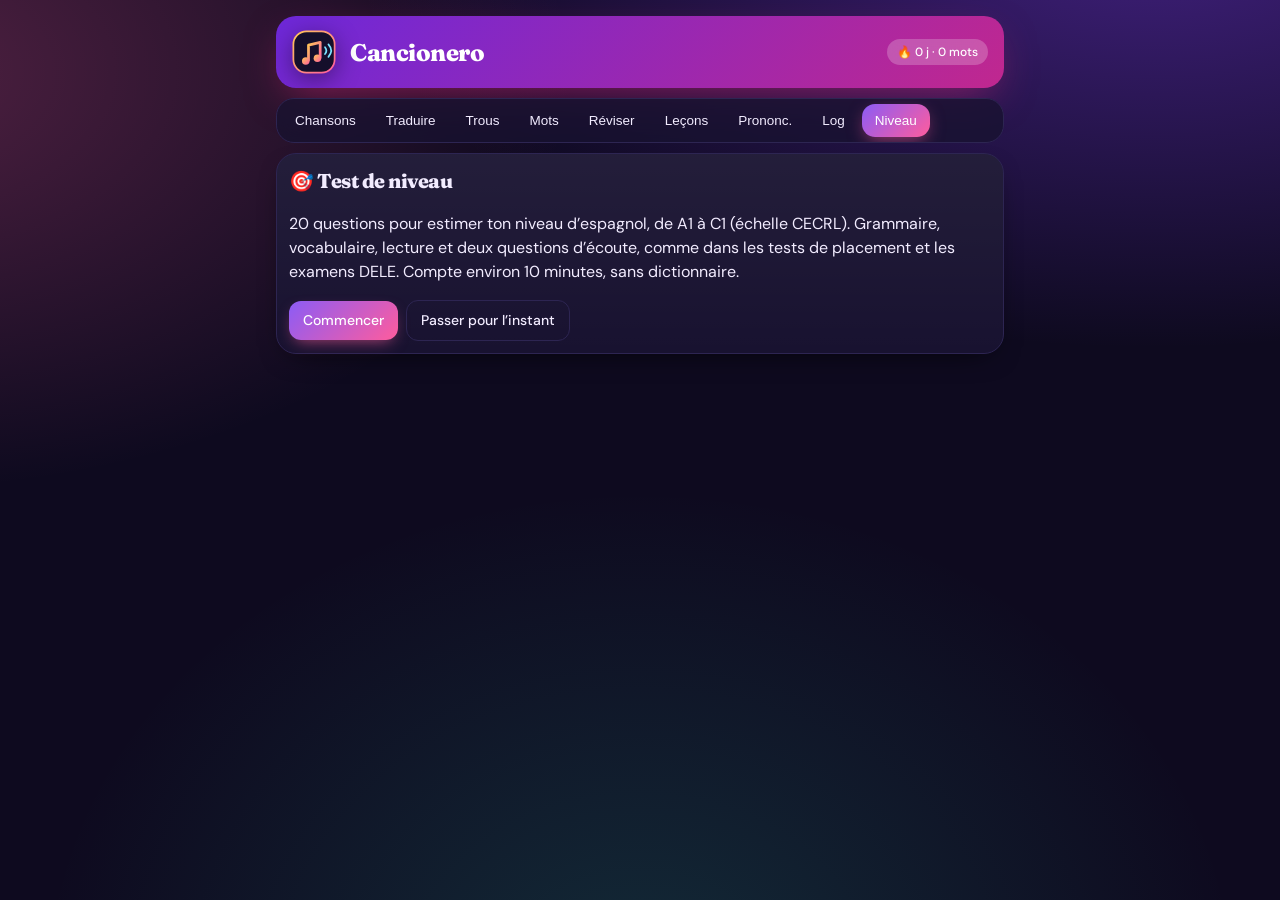
==== commit 21494328: "v2.1" ====
--- a/index.html
+++ b/index.html
@@ -410,6 +410,15 @@
  if(a&&emb(s.link)){const b=document.createElement('button');b.className='ib';b.textContent='▶';b.onclick=()=>play(s.id);a.replaceWith(b)}
  if(!s.lines.length&&s.st!='search'){const r=document.createElement('button');r.className='ib';r.textContent='🔎';r.onclick=()=>enrich(s.id);ic.prepend(r)}
  const tg=c.querySelector('.tag');if(tg&&s.st=='search')tg.textContent='🔎 recherche…'})}catch(e){}};
+LOG.unshift(['1.10',['Traduction automatique de référence : bouton « Voir la traduction » et préparation de toute la chanson (approximative)']]);
+async function mt(x){try{const r=await fetch('https://api.mymemory.translated.net/get?langpair='+encodeURIComponent('es|fr')+'&q='+encodeURIComponent(x));const j=await r.json(),t=j&&j.responseData&&j.responseData.translatedText;if(t&&!/MYMEMORY WARNING|INVALID/i.test(t)){const e=document.createElement('textarea');e.innerHTML=t;return e.value}}catch(e){}return null}
+async function rv(i){const s=song(),l=s.lines[i],d=document.getElementById('r'+i);if(!d)return;
+ if(l.fr){d.innerHTML=`<div class='ref'>${esc(l.fr)}${l.mt?` <span class='mu'>(traduction automatique, approximative)</span>`:''}</div>`;return}
+ d.innerHTML=`<div class='ref mu'>Traduction en cours…</div>`;
+ const t=await mt(l.es);
+ if(t){l.fr=t;l.mt=1;sv();rv(i)}else d.innerHTML=`<div class='ref'><span class='mu'>Traduction automatique indisponible pour l’instant. Compare avec : </span>${dict(l.es)}</div>`}
+async function allmt(b){const s=song();for(let i=0;i<s.lines.length;i++){const l=s.lines[i];if(l.fr)continue;b.textContent='🌐 '+(i+1)+' / '+s.lines.length+'…';const t=await mt(l.es);if(!t){sv();b.textContent='🌐 Service indisponible ou limite atteinte, réessaie plus tard';return}l.fr=t;l.mt=1;await new Promise(r=>setTimeout(r,250))}sv();b.textContent='✅ Traductions prêtes (visibles avec « Voir la traduction »)'}
+const _b2=bar;bar=function(s){const h=_b2(s);if(!s.lines.length||s.lines.every(l=>l.fr))return h;return h.slice(0,-6)+`<a href='#' onclick='allmt(this);return false'>🌐 Préparer les traductions</a></div>`};
 ld();if(!S.level&&!S.skip)tab='niv';draw();
 </script>
 </body>
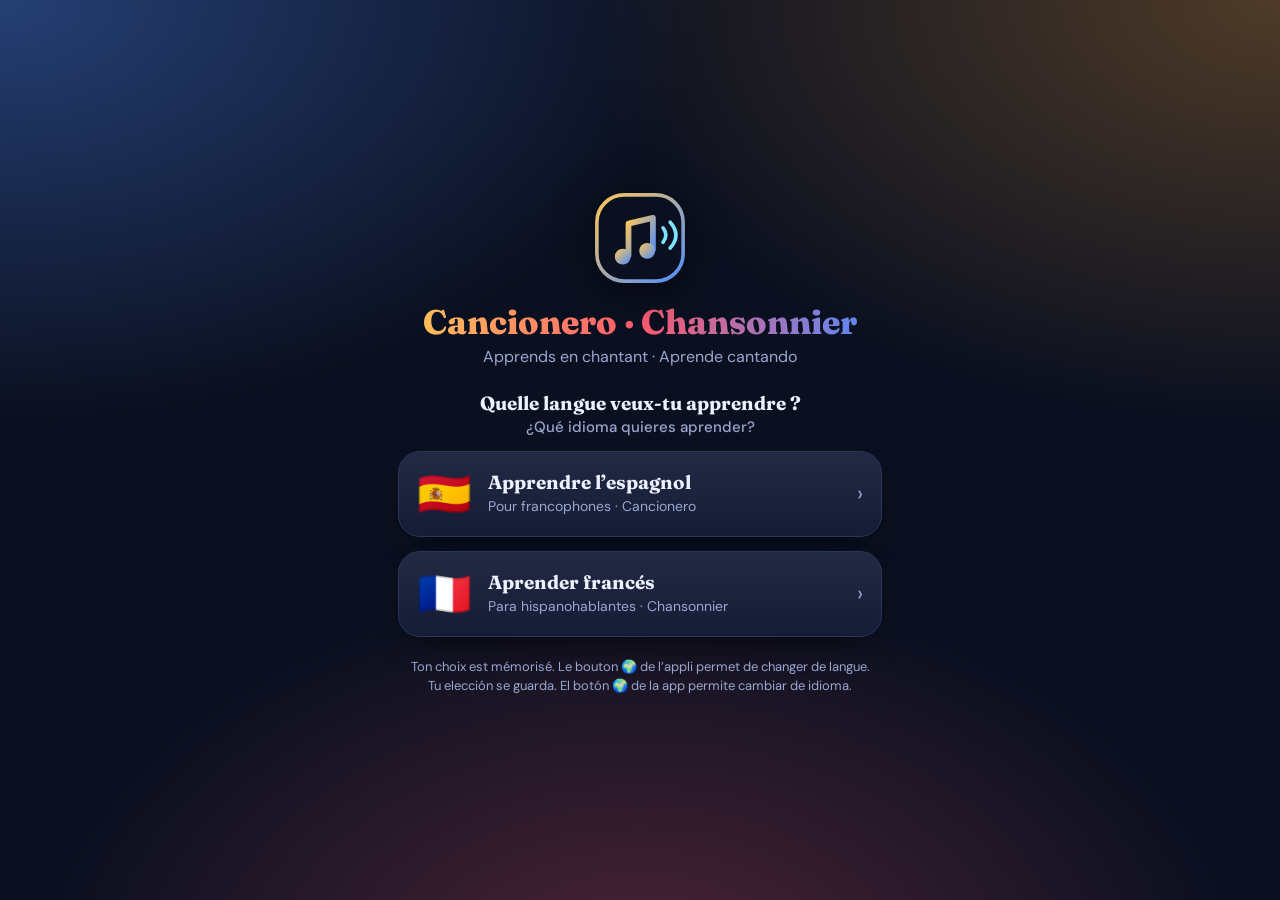
==== commit 9b40856a: "idomas" ====
--- a/index.html
+++ b/index.html
@@ -3,423 +3,42 @@
 <head>
 <meta charset="utf-8">
 <meta name="viewport" content="width=device-width, initial-scale=1, viewport-fit=cover">
-<link rel="manifest" href="manifest.webmanifest"><meta name="theme-color" content="#0e0a1f"><link rel="apple-touch-icon" href="icon-192.png">
-<title>Cancionero – Apprendre l’espagnol en chansons</title>
+<meta name="theme-color" content="#0b1020">
+<link rel="manifest" href="manifest.webmanifest"><link rel="apple-touch-icon" href="icon-192.png">
+<title>Cancionero · Chansonnier</title>
 <link rel="preconnect" href="https://fonts.googleapis.com"><link href="https://fonts.googleapis.com/css2?family=DM+Sans:wght@400;500;700&family=Fraunces:opsz,wght@9..144,600;9..144,800&display=swap" rel="stylesheet">
 <style>
-:root{--bg:#fbf6ee;--sf:#fff;--tx:#2a2118;--mu:#7a6c5d;--ac:#c8452b;--ac2:#f2b134;--ok:#2f8f5b;--bd:#e6dccb;--bad:#c0392b;color-scheme:light;box-sizing:border-box;padding-top:env(safe-area-inset-top,0px);padding-bottom:env(safe-area-inset-bottom,0px)}
-@media (prefers-color-scheme:dark){:root:not([data-theme="light"]){--bg:#1c1713;--sf:#27201a;--tx:#f3eadd;--mu:#a89a88;--ac:#ef6a4d;--ac2:#f2b134;--ok:#4cc07f;--bd:#3a3128;--bad:#ef6a5d;color-scheme:dark}}
-:root[data-theme="dark"]{--bg:#1c1713;--sf:#27201a;--tx:#f3eadd;--mu:#a89a88;--ac:#ef6a4d;--ac2:#f2b134;--ok:#4cc07f;--bd:#3a3128;--bad:#ef6a5d;color-scheme:dark}
-*{box-sizing:border-box}html{scroll-padding-top:env(safe-area-inset-top,0px)}
-body{margin:0;background:var(--bg);color:var(--tx);font:16px/1.5 system-ui,-apple-system,"Segoe UI",sans-serif}
-.wrap{max-width:760px;margin:0 auto;padding:16px}
-header{display:flex;justify-content:space-between;align-items:center;gap:8px;flex-wrap:wrap}
-h1{font:700 26px Georgia,"Times New Roman",serif;margin:0;color:var(--ac)}
-.stats{font-size:13px;color:var(--mu)}
-nav{display:flex;gap:6px;overflow-x:auto;margin:14px 0;padding-bottom:4px}
-nav button{white-space:nowrap;border:1px solid var(--bd);background:var(--sf);color:var(--tx);padding:8px 14px;border-radius:99px;cursor:pointer;font-size:14px}
-nav button.on{background:var(--ac);color:#fff;border-color:var(--ac)}
-.card{background:var(--sf);border:1px solid var(--bd);border-radius:14px;padding:14px;margin-bottom:12px}
-input,textarea,select{width:100%;font:inherit;color:var(--tx);background:var(--bg);border:1px solid var(--bd);border-radius:10px;padding:9px;margin:4px 0}
-textarea{min-height:90px;resize:vertical}
-button.b{border:0;background:var(--ac);color:#fff;padding:9px 14px;border-radius:10px;cursor:pointer;font:inherit;font-size:14px}
-button.g{background:transparent;color:var(--tx);border:1px solid var(--bd)}
-button.sm{padding:5px 10px;font-size:13px}
-.row{display:flex;gap:8px;flex-wrap:wrap;align-items:center}
-.mu{color:var(--mu);font-size:13px}
-.es{font:20px/1.6 Georgia,serif}
-.w{cursor:pointer;border-radius:4px;padding:0 1px}.w:hover{background:var(--ac2);color:#2a2118}
-.ref{margin-top:6px;padding:8px;border-left:3px solid var(--ac2);background:var(--bg);border-radius:6px}
-.bar{height:8px;background:var(--bd);border-radius:9px;overflow:hidden;margin:8px 0}.bar i{display:block;height:100%;background:var(--ok)}
-.tag{font-size:11px;padding:2px 8px;border-radius:99px;background:var(--ac2);color:#2a2118}
-.pop{position:sticky;bottom:8px;border:2px solid var(--ac);box-shadow:0 6px 24px rgba(0,0,0,.25)}
-.cl input{display:inline-block;width:auto;min-width:70px;max-width:130px;padding:2px 6px;margin:0 2px;font:18px Georgia,serif}
-.cl input.ok{border-color:var(--ok);color:var(--ok)}.cl input.ko{border-color:var(--bad);color:var(--bad)}
-.big{font:30px Georgia,serif;text-align:center;padding:26px 8px}
-a{color:var(--ac)}
-:root{--bg:#fff6e8;--sf:#fffdf8;--tx:#2b1d16;--mu:#8a7566;--ac:#d9482b;--ac2:#f4a82b;--ok:#2f9468;--bd:#f0e0c8}
-@media (prefers-color-scheme:dark){:root:not([data-theme="light"]){--bg:#17110e;--sf:#241b16;--tx:#f6ecdf;--mu:#ad9d8b;--ac:#f0694a;--bd:#3a2e25}}
-:root[data-theme="dark"]{--bg:#17110e;--sf:#241b16;--tx:#f6ecdf;--mu:#ad9d8b;--ac:#f0694a;--bd:#3a2e25}
-body{font-family:'DM Sans',system-ui,sans-serif;background:radial-gradient(900px 400px at 85% -5%,rgba(244,168,43,.28),transparent),radial-gradient(700px 400px at -10% 10%,rgba(217,72,43,.18),transparent),var(--bg);background-attachment:fixed}
-header{background:linear-gradient(135deg,#d9482b,#f4a82b);color:#fff;border-radius:24px;padding:22px;box-shadow:0 12px 30px -10px rgba(217,72,43,.5);position:relative;overflow:hidden}
-header:after{content:'♪ ♫ ♬';position:absolute;right:16px;top:-8px;font-size:64px;opacity:.15;letter-spacing:6px}
-h1,.ttl{font-family:Fraunces,Georgia,serif;font-weight:800;letter-spacing:-.5px}
-h1{color:#fff;font-size:30px}
-.stats{color:#fff;background:rgba(255,255,255,.22);padding:6px 12px;border-radius:99px;backdrop-filter:blur(6px);font-weight:500}
-nav{position:sticky;top:env(safe-area-inset-top,0px);z-index:5;background:color-mix(in srgb,var(--bg) 80%,transparent);backdrop-filter:blur(10px);padding:10px 0;margin:8px 0}
-nav button{border-radius:14px;font-weight:500;transition:.2s;box-shadow:0 1px 2px rgba(0,0,0,.05)}
-nav button.on{background:linear-gradient(135deg,var(--ac),var(--ac2));border:0;box-shadow:0 6px 14px -4px rgba(217,72,43,.5)}
-.card{border-radius:20px;border:1px solid var(--bd);box-shadow:0 8px 24px -14px rgba(90,50,20,.35);transition:transform .2s}
-.card:hover{transform:translateY(-1px)}
-button.b{background:linear-gradient(135deg,var(--ac),#e8702a);border-radius:12px;font-weight:500;box-shadow:0 4px 10px -3px rgba(217,72,43,.5)}
-button.b.g{background:transparent;box-shadow:none;color:var(--tx)}
-.es{font-family:Fraunces,Georgia,serif;font-weight:600}
-.w:hover{background:var(--ac2)}
-input,textarea,select{border-radius:12px;background:var(--bg)}
-input:focus,textarea:focus,select:focus{outline:2px solid var(--ac2);border-color:transparent}
-.ttl{font-size:20px}.add{border:2px dashed var(--ac2);background:color-mix(in srgb,var(--ac2) 8%,var(--sf))}
-.cov{width:54px;height:54px;border-radius:16px;display:grid;place-items:center;color:#fff;font-size:24px;flex:none;box-shadow:0 6px 14px -6px rgba(0,0,0,.4)}
-.sg{display:flex;gap:14px;align-items:center;justify-content:space-between;flex-wrap:wrap}.sg>div:first-child{display:flex;gap:14px;align-items:center;min-width:0}
-.chips{display:flex;gap:6px;flex-wrap:wrap;margin:8px 0}.chips a{text-decoration:none;font-size:13px;padding:5px 11px;border-radius:99px;background:var(--bg);border:1px solid var(--bd);color:var(--tx)}
-.chips a:hover{border-color:var(--ac)}
-:root:root:root{--bg:#0e0a1f;--sf:#181230;--tx:#f2ecff;--mu:#a79bc9;--ac:#ff5c9d;--ac2:#ffc857;--ok:#35e0b0;--bd:#2d2552;--bad:#ff6b7a;color-scheme:dark}
-body{background:radial-gradient(800px 420px at 90% -8%,rgba(124,58,237,.45),transparent),radial-gradient(700px 420px at -10% 8%,rgba(255,92,157,.28),transparent),radial-gradient(600px 500px at 50% 110%,rgba(46,230,197,.15),transparent),var(--bg);background-attachment:fixed}
-header{background:linear-gradient(135deg,#6d28d9,#db2777 60%,#f59e0b);box-shadow:0 14px 40px -12px rgba(219,39,119,.6)}
-nav{background:color-mix(in srgb,var(--bg) 75%,transparent)}
-nav button{background:var(--sf);border-color:var(--bd);color:var(--tx)}
-nav button.on{background:linear-gradient(135deg,#8b5cf6,#ff5c9d);box-shadow:0 6px 18px -4px rgba(255,92,157,.6)}
-.card{background:linear-gradient(180deg,rgba(255,255,255,.05),transparent),var(--sf);box-shadow:0 10px 30px -16px #000}
-button.b{background:linear-gradient(135deg,#8b5cf6,#ff5c9d);box-shadow:0 6px 16px -6px rgba(255,92,157,.7)}
-.add{border-color:#8b5cf6;background:color-mix(in srgb,#8b5cf6 12%,var(--sf))}
-.es{color:#fff}.w:hover,.tag{color:#1a1230}
-.ref{background:rgba(139,92,246,.14);border-left-color:var(--ac)}
-.bar i{background:linear-gradient(90deg,#35e0b0,#8b5cf6)}
-::placeholder{color:#7d72a3}a{color:#7de3ff}.chips a{color:var(--tx)}
-.ph{font-style:italic;color:#7de3ff;margin-top:6px;font-size:15px}
-@keyframes up{from{opacity:0;transform:translateY(16px)}to{opacity:1;transform:none}}
-@keyframes flow{0%{background-position:0 50%}50%{background-position:100% 50%}100%{background-position:0 50%}}
-@keyframes flt{0%,100%{transform:translateY(0) rotate(-3deg)}50%{transform:translateY(-6px) rotate(3deg)}}
-@keyframes wv{0%,100%{opacity:.15}50%{opacity:1}}
-@keyframes pop{0%{transform:scale(.8);opacity:0}60%{transform:scale(1.06)}100%{transform:scale(1);opacity:1}}
-@keyframes drift{0%{transform:translateY(105vh) rotate(0);opacity:0}10%{opacity:.35}90%{opacity:.25}100%{transform:translateY(-12vh) rotate(40deg);opacity:0}}
-@keyframes fall{to{transform:translateY(110vh) rotate(540deg)}}
-@keyframes grow{from{width:0}}@keyframes out{to{opacity:0;visibility:hidden}}
-header{background-size:220% 220%;animation:flow 10s ease infinite}
-header>*{position:relative;z-index:1}
-.brand{display:flex;gap:14px;align-items:center}.brand small{display:block;opacity:.92;font-size:13px}
-.logo{width:60px;height:60px;flex:none;filter:drop-shadow(0 6px 12px rgba(0,0,0,.4));animation:flt 3.5s ease-in-out infinite}
-.wv1{animation:wv 1.6s infinite}.wv2{animation:wv 1.6s .4s infinite}
-.wrap{position:relative;z-index:1}
-.notes{position:fixed;inset:0;pointer-events:none;overflow:hidden;z-index:0}.notes span{position:absolute;bottom:0;color:var(--ac);opacity:0;animation:drift linear infinite}
-.card{animation:up .5s backwards}
-#v>*:nth-child(2){animation-delay:.06s}#v>*:nth-child(3){animation-delay:.12s}#v>*:nth-child(4){animation-delay:.18s}#v>*:nth-child(5){animation-delay:.24s}#v>*:nth-child(n+6){animation-delay:.3s}
-nav button{transition:transform .2s,box-shadow .2s}nav button:hover{transform:translateY(-2px)}nav button.on{animation:pop .35s}
-button.b{transition:transform .15s,filter .15s}button.b:hover{transform:translateY(-2px);filter:brightness(1.12)}button:active{transform:scale(.95)}
-.w{display:inline-block;transition:transform .15s,background .15s}.w:hover{transform:translateY(-2px) scale(1.08)}
-.cov{transition:transform .3s}.card:hover .cov{transform:rotate(-7deg) scale(1.1)}
-.bar i{animation:grow .9s cubic-bezier(.2,.8,.2,1) backwards}
-.big{animation:pop .4s}.pop{animation:up .3s}
-.splash{position:fixed;inset:0;z-index:100;display:grid;place-content:center;justify-items:center;gap:14px;background:var(--bg);animation:out .6s 1.4s forwards}
-.splash .logo{width:120px;height:120px;animation:pop .8s,flt 3s .8s infinite}.splash b{font:800 36px Fraunces,Georgia,serif;background:linear-gradient(90deg,#ffc857,#ff5c9d);-webkit-background-clip:text;background-clip:text;color:transparent;animation:up .8s .3s backwards}
+:root{--bg:#0b1020;--sf:#151c36;--tx:#eef1ff;--mu:#9aa6cf;--bd:#2c3560;color-scheme:dark;box-sizing:border-box;padding-top:env(safe-area-inset-top,0px);padding-bottom:env(safe-area-inset-bottom,0px)}
+*{box-sizing:border-box}html{height:100%}
+body{margin:0;min-height:100%;display:grid;place-items:center;color:var(--tx);font:16px/1.5 'DM Sans',system-ui,sans-serif;background:radial-gradient(700px 420px at 100% 0,rgba(255,170,60,.28),transparent),radial-gradient(700px 420px at 0 0,rgba(79,140,255,.38),transparent),radial-gradient(600px 400px at 50% 110%,rgba(255,90,110,.28),transparent),var(--bg)}
+.w{width:100%;max-width:520px;padding:24px 18px;text-align:center}
+.logo{width:92px;height:92px;filter:drop-shadow(0 10px 20px rgba(0,0,0,.5));animation:flt 3.5s ease-in-out infinite}
+h1{font:800 34px Fraunces,Georgia,serif;margin:10px 0 2px;background:linear-gradient(90deg,#ffc857,#ff5a6e,#4f8cff);-webkit-background-clip:text;background-clip:text;color:transparent}
+.sub{color:var(--mu);margin:0 0 22px}
+.q{font:700 19px Fraunces,Georgia,serif;margin:0 0 14px}.q small{display:block;font:500 15px 'DM Sans',sans-serif;color:var(--mu);margin-top:2px}
+.lc{display:flex;align-items:center;gap:16px;text-align:left;padding:18px;margin:14px 0;background:linear-gradient(180deg,rgba(255,255,255,.06),transparent),var(--sf);border:1px solid var(--bd);border-radius:22px;color:var(--tx);text-decoration:none;box-shadow:0 14px 36px -18px #000;transition:transform .2s,border-color .2s;animation:up .6s backwards}
+.lc:nth-of-type(2){animation-delay:.12s}.lc:hover,.lc:focus-visible{transform:translateY(-3px);border-color:#7c8cff}.lc:active{transform:scale(.97)}
+.fl{font-size:44px;line-height:1}.lc b{display:block;font:700 19px Fraunces,Georgia,serif}.lc span{color:var(--mu);font-size:14px}.ar{margin-left:auto;font-size:22px;color:var(--mu)}
+.note{color:var(--mu);font-size:13px;margin-top:20px}
+@keyframes up{from{opacity:0;transform:translateY(16px)}to{opacity:1;transform:none}}@keyframes flt{0%,100%{transform:translateY(0) rotate(-3deg)}50%{transform:translateY(-6px) rotate(3deg)}}
 @media (prefers-reduced-motion:reduce){*{animation:none!important;transition:none!important}}
-header{padding:14px 16px;border-radius:20px}header:after,.brand small{display:none}h1{font-size:24px}.logo{width:44px;height:44px}
-.stats{font-size:12px;padding:4px 10px}
-nav{position:sticky;top:calc(env(safe-area-inset-top,0px) + 6px);background:rgba(24,18,48,.78);backdrop-filter:blur(12px);border:1px solid var(--bd);border-radius:18px;padding:5px;margin:10px 0;gap:4px;overflow:hidden}
-nav button{flex:1;padding:9px 4px;border:0;background:transparent;border-radius:13px;font-size:13.5px;box-shadow:none}
-.card{padding:12px;margin-bottom:10px}
-.addr{flex-wrap:nowrap;align-items:stretch}#nl{margin:0;min-height:46px;height:46px;resize:none;flex:1}
-.song{flex-wrap:nowrap;cursor:default}.song>div:first-child{flex:1;cursor:pointer}.cov{width:44px;height:44px;font-size:20px;border-radius:13px}
-.tx{min-width:0}.tx b{display:block;font-size:17px;overflow:hidden;text-overflow:ellipsis;white-space:nowrap}
-.ic{gap:6px;flex-wrap:nowrap}.ib{min-width:34px;height:34px;padding:0 8px;display:grid;place-items:center;border:1px solid var(--bd);border-radius:10px;background:transparent;color:var(--tx);text-decoration:none;font:inherit;font-size:14px;cursor:pointer}
-.tp{color:#ffc857}.tr{color:#ff5c9d;letter-spacing:1px}.rr summary{cursor:pointer;font-weight:700}.rl{margin:10px 0}.rr .ib{display:inline-grid;height:30px;margin:2px 4px 2px 0}
-nav{overflow-x:auto;scrollbar-width:none}nav::-webkit-scrollbar{display:none}nav button{flex:0 0 auto;padding:9px 13px}
-details.card summary{cursor:pointer}details.card[open] summary{margin-bottom:8px}.lg ul{margin:6px 0 0;padding-left:18px}.lg li{margin:3px 0}
-.qo{display:block;width:100%;text-align:left;margin:8px 0;padding:13px 14px;font-size:15px}
-#dock{position:fixed;left:0;right:0;margin:0 auto;bottom:0;width:100%;max-width:760px;z-index:50;background:var(--sf);border:1px solid var(--bd);border-radius:18px 18px 0 0;box-shadow:0 -10px 30px -10px #000;padding:8px 10px calc(8px + env(safe-area-inset-bottom,0px))}
-#dock .dh{display:flex;justify-content:space-between;align-items:center;gap:8px;margin-bottom:6px}#dock .dh b{overflow:hidden;text-overflow:ellipsis;white-space:nowrap;font-size:15px}
-#dock iframe{width:100%;height:210px;border:0;border-radius:12px;display:block;background:#000}
-#dock.min iframe{height:1px;opacity:0;pointer-events:none;margin:0}
-body.dk .wrap{padding-bottom:300px}body.dk.mn .wrap{padding-bottom:90px}
 </style>
 </head>
 <body>
-<div class="wrap">
-<header><div class="brand"><svg class="logo" viewBox="0 0 64 64" aria-label="Logo Cancionero"><defs><linearGradient id="lg" x1="0" y1="0" x2="1" y2="1"><stop offset="0" stop-color="#ffc857"/><stop offset="1" stop-color="#ff5c9d"/></linearGradient></defs><rect x="2" y="2" width="60" height="60" rx="19" fill="#150f2b" stroke="url(#lg)" stroke-width="2.5"/><path d="M24 44V22l17-4v22" fill="none" stroke="url(#lg)" stroke-width="4" stroke-linecap="round" stroke-linejoin="round"/><circle cx="20" cy="45" r="5.5" fill="url(#lg)"/><circle cx="37" cy="41" r="5.5" fill="url(#lg)"/><path class="wv1" d="M48 25q4 5 0 10" fill="none" stroke="#7de3ff" stroke-width="2.5" stroke-linecap="round"/><path class="wv2" d="M53 21q8 9 0 18" fill="none" stroke="#7de3ff" stroke-width="2.5" stroke-linecap="round"/></svg><div><h1>Cancionero</h1><small>Apprends l’espagnol en chantant</small></div></div><div class="stats" id="st"></div></header>
-<nav id="nav"></nav>
-<main id="v"></main>
-</div>
+<main class="w">
+<svg class="logo" viewBox="0 0 64 64" aria-label="Logo"><defs><linearGradient id="lg" x1="0" y1="0" x2="1" y2="1"><stop offset="0" stop-color="#ffc857"/><stop offset="1" stop-color="#4f8cff"/></linearGradient></defs><rect x="2" y="2" width="60" height="60" rx="19" fill="#0b1020" stroke="url(#lg)" stroke-width="2.5"/><path d="M24 44V22l17-4v22" fill="none" stroke="url(#lg)" stroke-width="4" stroke-linecap="round" stroke-linejoin="round"/><circle cx="20" cy="45" r="5.5" fill="url(#lg)"/><circle cx="37" cy="41" r="5.5" fill="url(#lg)"/><path d="M48 25q4 5 0 10" fill="none" stroke="#7de3ff" stroke-width="2.5" stroke-linecap="round"/><path d="M53 21q8 9 0 18" fill="none" stroke="#7de3ff" stroke-width="2.5" stroke-linecap="round"/></svg>
+<h1>Cancionero · Chansonnier</h1>
+<p class="sub">Apprends en chantant · Aprende cantando</p>
+<p class="q">Quelle langue veux-tu apprendre ?<small>¿Qué idioma quieres aprender?</small></p>
+<a class="lc" data-l="es" href="es/"><div class="fl">🇪🇸</div><div><b>Apprendre l’espagnol</b><span>Pour francophones · Cancionero</span></div><div class="ar">›</div></a>
+<a class="lc" data-l="fr" href="fr/"><div class="fl">🇫🇷</div><div><b>Aprender francés</b><span>Para hispanohablantes · Chansonnier</span></div><div class="ar">›</div></a>
+<p class="note">Ton choix est mémorisé. Le bouton 🌍 de l’appli permet de changer de langue.<br>Tu elección se guarda. El botón 🌍 de la app permite cambiar de idioma.</p>
+</main>
 <script>
-const TABS=[['songs','Chansons'],['tr','Traduire'],['cl','Trous'],['voc','Vocabulaire'],['rev','Réviser']];
-let tab='songs',S={songs:[],vocab:[],streak:0,last:'',ex:0},cur=null,pop=null,card=null,show=false,clz=null;
-const mem={};
-function ld(){try{const r=localStorage.getItem('cancionero');if(r)S=Object.assign(S,JSON.parse(r))}catch(e){}
- if(!S.songs.length)S.songs.push({id:1,title:'Exemple original : Después de la chamba',artist:'Texte de démo (Mexique)',link:'',lines:[
- ['¿Qué onda, wey? Hoy ando bien cansado,','Quoi de neuf, mec ? Aujourd’hui je suis vraiment crevé,'],
- ['me quedé en la chamba hasta las ocho.','je suis resté au boulot jusqu’à huit heures.'],
- ['No te preocupes, todo está chido,','Ne t’inquiète pas, tout est cool,'],
- ['mañana nos vemos y echamos un taco.','demain on se voit et on mange un taco.']].map(l=>({es:l[0],fr:l[1]})),rate:{},my:{}})}
-function sv(){try{localStorage.setItem('cancionero',JSON.stringify(S))}catch(e){}}
-const esc=s=>String(s).replace(/[&<>"]/g,c=>({'&':'&amp;','<':'&lt;','>':'&gt;','"':'&quot;'}[c]));
-const norm=s=>s.toLowerCase().normalize('NFD').replace(/[\u0300-\u036f]/g,'').replace(/[^a-zñ]/g,'');
-const today=()=>new Date().toISOString().slice(0,10);
-function tick(){const t=today();if(S.last!==t){const y=new Date(Date.now()-864e5).toISOString().slice(0,10);S.streak=S.last===y?S.streak+1:1;S.last=t}S.ex++;sv()}
-function head(){document.getElementById('st').textContent='🔥 '+S.streak+' j · '+S.vocab.length+' mots · '+S.ex+' exercices';
- document.getElementById('nav').innerHTML=TABS.map(t=>`<button class="${t[0]==tab?'on':''}" onclick="go('${t[0]}')">${t[1]}</button>`).join('')}
-function go(t){tab=t;pop=null;card=null;show=false;draw()}
-function song(){return S.songs.find(s=>s.id==cur)||S.songs[0]}
-function picker(){return `<select onchange="cur=this.value;clz=null;draw()">${S.songs.map(s=>`<option value="${s.id}" ${s.id==song().id?'selected':''}>${esc(s.title)}</option>`).join('')}</select>`}
-function words(l){return l.split(/([\p{L}’'-]+)/u).map((p,i)=>i%2?`<span class="w" onclick="wp(this.textContent)">${esc(p)}</span>`:esc(p)).join('')}
-function wp(w,c){pop={w:w.replace(/^[-’']+|[-’']+$/g,'').toLowerCase()};draw(true)}
-function dict(w){const q=encodeURIComponent(w);return `<a href="https://www.wordreference.com/esfr/${q}" target="_blank" rel="noopener">WordReference</a> · <a href="https://www.linguee.fr/francais-espagnol/search?query=${q}" target="_blank" rel="noopener">Linguee</a> · <a href="https://www.google.com/search?q=${q}+significado+jerga" target="_blank" rel="noopener">argot ?</a>`}
-function popup(){if(!pop)return'';return `<div class="card pop"><b class="es">${esc(pop.w)}</b><div class="mu">${dict(pop.w)}</div>
-<input id="pm" placeholder="Sens en français"><div class="row"><select id="pt" style="width:auto"><option value="mot">Mot</option><option value="expression">Expression</option><option value="argot">Argot / familier</option></select>
-<button class="b" onclick="addv()">Ajouter</button><button class="b g" onclick="pop=null;draw(true)">Fermer</button></div></div>`}
-function addv(){const m=document.getElementById('pm').value.trim();if(!m)return;
- S.vocab.push({id:Date.now(),w:pop.w,tr:m,t:document.getElementById('pt').value,src:song().title,box:0,due:today()});pop=null;tick();draw(true)}
-function draw(keep){head();const y=window.scrollY;document.getElementById('v').innerHTML=({songs:vSongs,tr:vTr,cl:vCl,voc:vVoc,rev:vRev})[tab]();if(keep)window.scrollTo(0,y)}
-function vSongs(){return S.songs.map(s=>`<div class="card"><div class="row" style="justify-content:space-between"><div><b>${esc(s.title)}</b><div class="mu">${esc(s.artist)} · ${s.lines.length} lignes</div></div>
-<div class="row"><button class="b sm" onclick="cur=${s.id};go('tr')">Traduire</button>${s.link?`<a href="${esc(s.link)}" target="_blank" rel="noopener">▶ Écouter</a>`:''}<button class="b g sm" onclick="dels(${s.id})">✕</button></div></div></div>`).join('')+
-`<div class="card"><b>Ajouter une chanson</b><p class="mu">Colle les paroles de ta chanson préférée (récupérées sur un site de paroles légal). Astuce : choisis des styles natifs : reggaetón, cumbia, rap, corridos, rock latino…</p>
-<input id="n1" placeholder="Titre"><input id="n2" placeholder="Artiste"><input id="n3" placeholder="Lien pour écouter (YouTube, Spotify…) – optionnel">
-<textarea id="n4" placeholder="Paroles en espagnol (une ligne par vers)"></textarea>
-<textarea id="n5" placeholder="Traduction de référence (optionnel, même nombre de lignes) pour t’auto-corriger"></textarea>
-<button class="b" onclick="adds()">Enregistrer</button></div>`}
-function adds(){const g=i=>document.getElementById('n'+i).value;const es=g(4).split('\n').map(x=>x.trim()).filter(Boolean),fr=g(5).split('\n').map(x=>x.trim()).filter(Boolean);
- if(!g(1).trim()||!es.length){alert('Il faut au moins un titre et des paroles.');return}
- const s={id:Date.now(),title:g(1).trim(),artist:g(2).trim()||'—',link:g(3).trim(),lines:es.map((e,i)=>({es:e,fr:fr.length==es.length?fr[i]:''})),rate:{},my:{}};
- S.songs.push(s);cur=s.id;tick();go('tr')}
-function dels(id){if(confirm('Supprimer cette chanson ?')){S.songs=S.songs.filter(s=>s.id!=id);if(!S.songs.length)ld();sv();draw()}}
-function vTr(){const s=song(),n=Object.keys(s.rate).length;
- return picker()+`<p class="mu">Clique sur un mot pour le noter dans ton vocabulaire. Traduis chaque vers à ta façon, puis compare.</p><div class="bar"><i style="width:${n/s.lines.length*100}%"></i></div>`+
- s.lines.map((l,i)=>`<div class="card"><div class="es">${words(l.es)}</div>
- <textarea style="min-height:48px" placeholder="Ta traduction…" oninput="song().my[${i}]=this.value;sv()">${esc(s.my[i]||'')}</textarea>
- <div class="row"><button class="b g sm" onclick="rv(${i})">Voir la traduction</button><span class="mu">Auto-évaluation :</span>
- ${[['✓','ok'],['~','mid'],['✗','ko']].map(r=>`<button class="b sm ${s.rate[i]==r[1]?'':'g'}" onclick="rt(${i},'${r[1]}')">${r[0]}</button>`).join('')}</div>
- <div id="r${i}"></div></div>`).join('')+popup()}
-function rv(i){const l=song().lines[i];document.getElementById('r'+i).innerHTML=`<div class="ref">${l.fr?esc(l.fr):'<span class="mu">Pas de traduction de référence. Compare avec : '+dict(l.es)+'</span>'}</div>`}
-function rt(i,r){song().rate[i]=r;tick();draw(true)}
-function vCl(){const s=song();
- if(!clz)clz={lv:30,res:false};
- const html=s.lines.map((l,i)=>`<div class="card cl es">${l.es.split(/([\p{L}’'-]+)/u).map((p,k)=>{if(k%2&&p.length>3&&clz.mask(i,k)){return `<input data-a="${esc(p)}" size="${p.length}" autocapitalize="off" autocomplete="off">`}return esc(p)}).join('')}</div>`).join('');
- return picker()+`<div class="card"><div class="row"><span>Difficulté : <b id="lv">${clz.lv}</b> % de mots cachés</span><input type="range" min="10" max="80" value="${clz.lv}" style="width:140px" onchange="clz.lv=+this.value;clz.seed=null;draw()"><button class="b g sm" onclick="clz.seed=null;draw()">Nouveau tirage</button></div>
- <p class="mu">Écoute la chanson, puis retrouve les mots manquants (accents facultatifs).</p></div>`+html+`<div class="row"><button class="b" onclick="chk()">Vérifier</button><span id="sc" class="mu"></span></div>`}
-function chk(){let ok=0,t=0;document.querySelectorAll('.cl input').forEach(i=>{t++;const g=norm(i.value)==norm(i.dataset.a);i.className=g?'ok':'ko';if(g)ok++;else i.title=i.dataset.a});document.getElementById('sc').textContent=ok+' / '+t+' (les erreurs montrent la réponse au survol)';tick();head()}
-function vVoc(){return `<p class="mu">${S.vocab.length} entrée(s). Clique sur un mot dans « Traduire » pour en ajouter.</p>`+S.vocab.map(v=>`<div class="card row" style="justify-content:space-between"><div><b>${esc(v.w)}</b> <span class="tag">${v.t}</span><div>${esc(v.tr)}</div><div class="mu">${esc(v.src)}</div></div><button class="b g sm" onclick="delv(${v.id})">✕</button></div>`).join('')}
-function delv(id){S.vocab=S.vocab.filter(v=>v.id!=id);sv();draw()}
-function vRev(){const d=S.vocab.filter(v=>v.due<=today());
- if(!S.vocab.length)return '<div class="card">Ajoute d’abord des mots depuis une chanson.</div>';
- if(!d.length)return '<div class="card big">🎉 Rien à réviser aujourd’hui !</div>';
- card=card||d[0];const v=card;
- return `<p class="mu">${d.length} carte(s) à réviser · boîte ${v.box+1}/5</p><div class="card"><div class="big">${esc(v.w)}</div>`+
- (show?`<div class="big" style="color:var(--ac);padding-top:0">${esc(v.tr)}</div><div class="mu" style="text-align:center">${esc(v.src)}</div><div class="row" style="justify-content:center;margin-top:12px"><button class="b" onclick="ans(1)">Je savais ✓</button><button class="b g" onclick="ans(0)">À revoir ✗</button></div>`:`<div class="row" style="justify-content:center"><button class="b" onclick="show=true;draw()">Afficher la réponse</button></div>`)+'</div>'}
-function ans(k){const v=S.vocab.find(x=>x.id==card.id),I=[0,1,3,7,16];v.box=k?Math.min(4,v.box+1):0;v.due=new Date(Date.now()+I[v.box]*864e5).toISOString().slice(0,10);card=null;show=false;tick();draw()}
-const _vc=vCl;
-vCl=function(){if(!clz||!clz.seed){clz=clz||{lv:30};clz.seed=Math.random()*1e9|0;const m={};clz.mask=(i,k)=>{const key=i+'_'+k;if(!(key in m)){let x=Math.sin(clz.seed+i*131+k*17)*1e4;m[key]=(x-Math.floor(x))*100<clz.lv}return m[key]}}return _vc()};
-let _n=0,pend=null;
-const cap=s=>s.replace(/\b\w/g,c=>c.toUpperCase());
-function guess(u){let p='Lien',t='',a='';try{const x=new URL(u),h=x.hostname.replace('www.',''),q=x.pathname.split('/').filter(Boolean),dn=z=>decodeURIComponent(z||'').replace(/-/g,' ');
- if(/youtu/.test(h))p='YouTube';else if(/spotify/.test(h))p='Spotify';else if(/deezer/.test(h))p='Deezer';else if(/apple/.test(h))p='Apple Music';else if(/soundcloud/.test(h)){p='SoundCloud';a=dn(q[0]);t=dn(q[1])}
- else if(/genius/.test(h)){p='Genius';t=dn(q[0]).replace(/ lyrics$/i,'')}else if(/musixmatch/.test(h)){p='Musixmatch';t=dn(q[q.length-1]);a=dn(q[q.length-2])}}catch(e){}
- return{p,t,a,u}}
-function mk(g,lines){g=g||{p:'Texte',t:'',a:'',u:''};return{id:Date.now()*10+(_n++%10),title:cap(g.t)||('Chanson '+g.p),artist:cap(g.a)||g.p,link:g.u,lines:lines.map(es=>({es,fr:''})),rate:{},my:{}}}
-function addl(){const L=document.getElementById('nl').value.split('\n').map(x=>x.trim()).filter(Boolean);if(!L.length)return;
- const U=L.filter(x=>/^https?:\/\//i.test(x)),T=L.filter(x=>!/^https?:\/\//i.test(x));
- const m=U.length?U.map(u=>mk(guess(u),U.length==1?T:[])):[mk(null,T)];
- S.songs.push(...m);cur=m[m.length-1].id;tick();go(m.length==1?'tr':'songs')}
-function bar(s){const q=encodeURIComponent(s.title+' '+s.artist+' letra');return `<div class="chips">${s.link?`<a href="${esc(s.link)}" target="_blank" rel="noopener">▶ Écouter</a>`:''}<a href="https://genius.com/search?q=${q}" target="_blank" rel="noopener">📜 Paroles (Genius)</a><a href="https://www.google.com/search?q=${q}" target="_blank" rel="noopener">🔎 Google</a></div>`}
-function pasteBox(s){return `<div class="card add"><b class="ttl">${s.lines.length?'Modifier la chanson':'Dernière étape : les paroles'}</b><p class="mu">Ouvre une page de paroles avec les liens ci-dessous, copie-les puis colle-les ici.</p>${bar(s)}
-<input id="pt2" value="${esc(s.title)}" placeholder="Titre"><input id="pa" value="${esc(s.artist)}" placeholder="Artiste">
-<textarea id="pl" placeholder="Paroles en espagnol (une ligne par vers)">${esc(s.lines.map(l=>l.es).join('\n'))}</textarea>
-<textarea id="pf" placeholder="Traduction de référence (optionnel, même nombre de lignes)">${esc(s.lines.map(l=>l.fr).filter(Boolean).join('\n'))}</textarea>
-<button class="b" onclick="savel()">Enregistrer</button></div>`}
-function savel(){const s=song(),g=i=>document.getElementById(i).value,K=i=>g(i).split('\n').map(x=>x.trim()).filter(Boolean),es=K('pl'),fr=K('pf');
- s.title=g('pt2').trim()||s.title;s.artist=g('pa').trim()||s.artist;if(es.length)s.lines=es.map((e,i)=>({es:e,fr:fr.length==es.length?fr[i]:''}));s.edit=false;tick();draw()}
-vSongs=function(){return `<div class="card add"><b class="ttl">✨ Ajouter des chansons</b><p class="mu">Colle un ou plusieurs liens, un par ligne (YouTube, Spotify, Genius, Musixmatch…). L’appli reconnaît la plateforme et devine le titre quand c’est possible. Tu peux aussi coller directement des paroles.</p>
-<textarea id="nl" placeholder="https://…"></textarea><button class="b" onclick="addl()">Ajouter</button></div>`+
- S.songs.map(s=>{const h=[...s.title].reduce((a,c)=>a+c.charCodeAt(0),0)%360;return `<div class="card sg"><div><div class="cov" style="background:linear-gradient(135deg,hsl(${h},70%,52%),hsl(${(h+45)%360},80%,60%))">♪</div><div style="min-width:0"><b class="es">${esc(s.title)}</b><div class="mu">${esc(s.artist)} · ${s.lines.length?s.lines.length+' lignes':'<span class="tag">paroles à ajouter</span>'}</div></div></div>
-<div class="row"><button class="b sm" onclick="cur=${s.id};go('tr')">${s.lines.length?'Traduire':'Ajouter les paroles'}</button>${s.link?`<a href="${esc(s.link)}" target="_blank" rel="noopener">▶</a>`:''}<button class="b g sm" onclick="cur=${s.id};song().edit=true;go('tr')">✏️</button><button class="b g sm" onclick="dels(${s.id})">${pend==s.id?'Sûr ?':'✕'}</button></div></div>`}).join('')};
-dels=function(id){if(pend==id){S.songs=S.songs.filter(s=>s.id!=id);pend=null;if(!S.songs.length)ld();sv()}else pend=id;draw()};
-const _t=vTr,_c=vCl;
-vTr=function(){const s=song();if(!s.lines.length||s.edit)return picker()+pasteBox(s);const h=_t(),p=picker();return p+bar(s)+h.slice(p.length)};
-vCl=function(){const s=song();if(!s.lines.length)return picker()+pasteBox(s);return _c()};
-pasteBox=function(s){return `<div class="card add"><b class="ttl">${s.lines.length?'Modifier les paroles':'Colle les paroles'}</b><p class="mu">Ouvre les paroles avec un bouton, copie-les, colle-les ici. C’est tout.</p>${bar(s)}
-<textarea id="pl" style="min-height:150px" placeholder="Paroles en espagnol (une ligne par vers)">${esc(s.lines.map(l=>l.es).join('\n'))}</textarea>
-<button class="b" onclick="savel()">Enregistrer</button>
-<details style="margin-top:12px"><summary class="mu">Titre et artiste (facultatif)</summary><input id="pt2" value="${esc(s.title)}" placeholder="Titre"><input id="pa" value="${esc(s.artist)}" placeholder="Artiste"></details></div>`};
-savel=function(){const s=song(),g=i=>document.getElementById(i).value,es=g('pl').split('\n').map(x=>x.trim()).filter(Boolean),old=s.lines;
- s.title=g('pt2').trim()||s.title;s.artist=g('pa').trim()||s.artist;if(es.length)s.lines=es.map((e,i)=>({es:e,fr:(old[i]&&old[i].es==e)?old[i].fr:''}));s.edit=false;tick();draw()};
-let SM=null;
-(async()=>{try{SM=window.claude?await window.claude.use('sample'):null}catch(e){}if(SM)draw(true)})();
-async function fb(i,btn){const s=song(),l=s.lines[i];btn.disabled=true;btn.textContent='Claude réfléchit…';s.fb=s.fb||{};
- try{const r=await SM('Tu es un prof d\u2019espagnol natif qui aide un francophone à apprendre avec des chansons. Vers : « '+l.es+' ». Sa traduction : « '+(s.my[i]||'(aucune)')+' ». Réponds en français, 5 phrases maximum : ce qui est juste ou faux dans sa traduction, le sens naturel du vers, et surtout l\u2019argot, les expressions et le registre (avec le pays d\u2019origine si pertinent).',{modelTier:'quick'});s.fb[i]=r.text;sv()}
- catch(e){s.fb[i]='Indisponible pour le moment ('+(e.code||'erreur')+').'}draw(true)}
-const _d=draw;draw=function(k){_d(k);if(tab=='tr'&&SM){const s=song();document.querySelectorAll('#v [id^="r"]').forEach(d=>{if(!/^r\d+$/.test(d.id))return;const i=+d.id.slice(1);
- const b=document.createElement('button');b.className='b sm';b.style.marginTop='8px';b.textContent='🤖 Corriger et expliquer avec Claude';b.onclick=()=>fb(i,b);d.before(b);
- if(s.fb&&s.fb[i]){const f=document.createElement('div');f.className='ref';f.innerHTML=esc(s.fb[i]).replace(/\n/g,'<br>');d.before(f)}})}};
-const AC=[['es-ES','Espagne'],['es-MX','Mexique'],['es-AR','Argentine'],['es-US','Latino USA']];
-function say(t){try{const u=new SpeechSynthesisUtterance(t),L=S.acc||'es-ES',V=speechSynthesis.getVoices();u.lang=L;u.rate=S.slow?0.55:0.95;u.voice=V.find(v=>v.lang.replace('_','-')==L)||V.find(v=>v.lang.startsWith('es'))||null;speechSynthesis.cancel();speechSynthesis.speak(u)}catch(e){}}
-function ph(w){let s=w.toLowerCase().replace(/[’']/g,'');const th=(S.acc||'es-ES')=='es-ES'?'¢':'s';
- [[/qu(?=[eéií])/g,'k'],[/gu(?=[eéií])/g,'g'],[/gü/g,'gou'],[/ch/g,'§'],[/ll/g,'y'],[/ñ/g,'gn'],[/g(?=[eéií])/g,'¤'],[/j/g,'¤'],[/c(?=[eéií])/g,th],[/[zç]/g,th],[/c/g,'k'],[/h/g,''],[/[vw]/g,'b'],[/x/g,'ks'],[/u/g,'ou'],[/y(?![aeiouáéíóú])/g,'i'],[/á/g,'A'],[/é/g,'É'],[/í/g,'I'],[/ó/g,'O'],[/ú/g,'OU'],[/e/g,'é']].forEach(r=>s=s.replace(r[0],r[1]));
- return s.replace(/§/g,'tch').replace(/¤/g,'kh').replace(/¢/g,'th')}
-function phl(t){return t.split(/([\p{L}’'-]+)/u).map((p,i)=>i%2?ph(p):p).join('')}
-function mkb(t,lbl){const b=document.createElement('button');b.className='b g sm';b.textContent=lbl||'🔊';b.onclick=()=>say(t);return b}
-function mkp(t){const p=document.createElement('span');p.className='ph';p.textContent=' ['+phl(t)+'] ';return p}
-function deco2(){const s=song();
- if(tab=='tr'){const rs=[...document.querySelectorAll('#v [id^="r"]')].filter(d=>/^r\d+$/.test(d.id));if(!rs.length)return;
-  const c=document.createElement('div');c.className='card row';
-  c.innerHTML='<span>🔊 Accent</span><select style="width:auto" onchange="S.acc=this.value;sv();draw(true)">'+AC.map(a=>`<option value="${a[0]}" ${(S.acc||'es-ES')==a[0]?'selected':''}>${a[1]}</option>`).join('')+'</select><label><input type="checkbox" style="width:auto" '+(S.slow?'checked':'')+' onchange="S.slow=this.checked;sv()"> Lent</label><label><input type="checkbox" style="width:auto" '+(S.pho?'checked':'')+' onchange="S.pho=this.checked;sv();draw(true)"> Prononciation</label><div class="mu" style="width:100%">Lecture par la voix de ton appareil. Prononciation figurée à la française : « kh » = j espagnol, « ou » = u, majuscule = accent écrit.</div>';
-  document.querySelector('#v select').after(c);
-  rs.forEach(d=>{const i=+d.id.slice(1),l=s.lines[i];if(!l)return;const b=mkb(l.es,'🔊 Écouter');b.style.marginTop='8px';d.before(b);
-   if(S.pho){const p=mkp(l.es);p.style.display='block';d.before(p)}})}
- if(tab=='voc')document.querySelectorAll('#v .card').forEach((c,i)=>{const v=S.vocab[i],b=c.querySelector('b');if(v&&b)b.after(' ',mkb(v.w),mkp(v.w))});
- if(tab=='rev'&&card){const g=document.querySelector('#v .big');if(g){const d=document.createElement('div');d.append(mkb(card.w,'🔊 Écouter'),mkp(card.w));d.style.fontSize='16px';g.after(d)}}
- const pb=document.querySelector('.pop b.es');if(pb&&pop)pb.after(' ',mkb(pop.w),mkp(pop.w))}
-const _d2=draw;draw=function(k){_d2(k);try{deco2()}catch(e){}};
-(function(){const n=document.createElement('div');n.className='notes';n.innerHTML=['♪','♫','♬','♩','♪','♫','♬','♩'].map((c,i)=>`<span style="left:${6+i*12}%;font-size:${18+i%3*10}px;animation-duration:${14+i*2.3}s;animation-delay:${-i*3.1}s">${c}</span>`).join('');document.body.prepend(n);
- const sp=document.createElement('div');sp.className='splash';sp.innerHTML=document.querySelector('.logo').outerHTML+'<b>Cancionero</b>';document.body.append(sp);setTimeout(()=>sp.remove(),2200)})();
-function boom(n){n=n||30;const E=['🎉','✨','🎶','⭐','💃','🎸'];for(let i=0;i<n;i++){const s=document.createElement('span');s.textContent=E[i%6];s.style.cssText=`position:fixed;top:-30px;left:${Math.random()*100}vw;font-size:${16+Math.random()*18}px;z-index:99;pointer-events:none;animation:fall ${1.6+Math.random()*1.6}s ease-in forwards`;document.body.append(s);setTimeout(()=>s.remove(),3500)}}
-const _ck=chk;chk=function(){_ck();const i=[...document.querySelectorAll('.cl input')];if(i.length&&i.every(x=>x.classList.contains('ok')))boom()};
-const _an=ans;ans=function(k){_an(k);if(k)boom(10)};
-head=function(){document.getElementById('st').textContent='🔥 '+S.streak+' j · '+S.vocab.length+' mots';document.getElementById('nav').innerHTML=TABS.map(t=>`<button class="${t[0]==tab?'on':''}" onclick="go('${t[0]}')">${t[1]}</button>`).join('')};TABS[3][1]='Mots';
-vSongs=function(){return `<div class="card row addr"><textarea id="nl" rows="1" placeholder="＋ Colle un lien ou des paroles…"></textarea><button class="b" onclick="addl()">Ajouter</button></div>`+
- S.songs.map(s=>{const h=[...s.title].reduce((a,c)=>a+c.charCodeAt(0),0)%360;return `<div class="card sg song"><div onclick="cur=${s.id};go('tr')"><div class="cov" style="background:linear-gradient(135deg,hsl(${h},70%,52%),hsl(${(h+45)%360},80%,60%))">♪</div><div class="tx"><b class="es">${esc(s.title)}</b><div class="mu">${esc(s.artist)} · ${s.lines.length?s.lines.length+' lignes':'<span class="tag">paroles à ajouter</span>'}</div></div></div>
-<div class="row ic">${s.link?`<a class="ib" href="${esc(s.link)}" target="_blank" rel="noopener">▶</a>`:''}<button class="ib" onclick="cur=${s.id};song().edit=true;go('tr')">✏️</button><button class="ib" onclick="dels(${s.id})">${pend==s.id?'Sûr ?':'✕'}</button></div></div>`}).join('')};
-const _ph=ph;ph=function(w){let s=w.toLowerCase().replace(/rr/g,'¶').replace(/^r/,'¶').replace(/([nls])r/g,'$1¶');return _ph(s).replace(/¶/g,'rrr')};
-mkp=function(t){const p=document.createElement('span');p.className='ph';p.innerHTML=' ['+esc(phl(t)).replace(/rrr|r/g,m=>`<b class="${m=='r'?'tp':'tr'}">${m}</b>`)+'] ';return p};
-const _d3=draw;draw=function(k){_d3(k);try{if(tab!='tr')return;const sel=document.querySelector('#v .card.row select');if(!sel)return;const B=(t,l)=>`<button class="ib" data-t="${t}" onclick="say(this.dataset.t)">🔊 ${l||t}</button>`;
- sel.closest('.card').insertAdjacentHTML('afterend',`<details class="card rr"><summary>🌀 Les 3 sons du R</summary>
-<div class="mu">Dans la prononciation : <b class="tp">r</b> = R simple, <b class="tr">rrr</b> = R roulée.</div>
-<div class="rl"><b class="tp">R simple</b> (pero, caro, para) : un seul petit battement de la pointe de la langue contre le palais, juste derrière les dents du haut, comme un « d » très rapide. ${B('pero')}${B('caro')}${B('para')}</div>
-<div class="rl"><b class="tr">R roulée</b> : on l’écrit rr (perro, carro), ou r au début d’un mot (rojo, rápido), ou après n, l, s (honra, alrededor). La langue vibre plusieurs fois, comme un petit moteur. ${B('perro')}${B('rojo')}${B('honra')}</div>
-<div class="rl"><b class="tp">R en fin de syllabe</b> (comer, parte, mar) : un battement léger, parfois à peine entendu. ${B('comer')}${B('parte')}${B('mar')}</div>
-<div class="rl">⚠️ Un seul r change tout le mot. À écouter en comparant : ${B('pero')}${B('perro')} · ${B('caro')}${B('carro')} · ${B('cero')}${B('cerro')} · ${B('coro')}${B('corro')}</div>
-<div class="rl">Entraînement (virelangue) : ${B('El perro de San Roque no tiene rabo, porque Ramón Ramírez se lo ha cortado.','Écouter la phrase')}</div></details>`)}catch(e){}};
-TABS.push(['les','Leçons'],['pro','Prononc.'],['log','Log']);
-const SB=(t,l)=>`<button class='ib' data-t='${esc(t).replace(/'/g,'&#39;')}' onclick='say(this.dataset.t)'>🔊 ${esc(l||t)}</button>`;
-const SX=a=>a.map(x=>SB(x)).join('');
-function phh(t){return esc(phl(t)).replace(/rrr|r/g,m=>`<b class='${m=='r'?'tp':'tr'}'>${m}</b>`)}
-const LES=[
-{id:'arg',ic:'🗣️',t:'Argot et mots de rue',p:'Les chansons utilisent l’argot local, et un même mot change de sens selon le pays. Repère d’où vient l’artiste.',ex:[['¿Qué onda, wey?','Quoi de neuf, mec ? (Mexique)'],['Esto está chido.','C’est cool. (Mexique)'],['Me voy a la chamba.','Je vais au boulot. (Mexique)'],['Qué guay, tío.','Trop bien, mec. (Espagne)'],['Che, ¿vamos al laburo?','Hé, on va au boulot ? (Argentine)'],['Mi parcero es el mejor.','Mon pote est le meilleur. (Colombie)']]},
-{id:'rac',ic:'✂️',t:'Mots raccourcis à l’oral',p:'En chanson, on avale des lettres, surtout le d et le s final. Les reconnaître t’aide à comprendre sans lire les paroles.',ex:[['Pa’ ti','Pour toi (pa’ = para)'],['Estoy cansao.','Je suis fatigué (cansao = cansado).'],['Ta’ bien.','C’est bon (ta’ = está).'],['No hay na’.','Il n’y a rien (na’ = nada).'],['¿Pa’ dónde vas?','Où vas-tu ?']]},
-{id:'ser',ic:'⚖️',t:'Ser ou estar ?',p:'Ser dit ce que l’on est (identité, nature). Estar dit comment on est (état, lieu).',ex:[['Soy mexicano.','Je suis mexicain.'],['Estoy cansado.','Je suis fatigué.'],['Es guapa.','Elle est belle (de nature).'],['Está guapa hoy.','Elle est belle aujourd’hui.'],['La fiesta es en mi casa.','La fête a lieu chez moi (événement = ser).']]},
-{id:'sub',ic:'💭',t:'Le subjonctif dans les chansons',p:'Les chansons parlent de désirs et d’espoirs. On y croise le subjonctif après ojalá, quiero que, para que, aunque.',ex:[['Ojalá que vuelvas.','J’espère que tu reviendras.'],['Quiero que me escuches.','Je veux que tu m’écoutes.'],['Aunque llueva, bailamos.','Même s’il pleut, on danse.'],['Te lo digo para que lo sepas.','Je te le dis pour que tu le saches.']]},
-{id:'con',ic:'🧩',t:'Petits mots qui reviennent partout',p:'Ces mots de liaison et expressions courtes apparaissent dans presque toutes les chansons.',ex:[['O sea, no sé.','Enfin, je ne sais pas.'],['A lo mejor mañana.','Peut-être demain.'],['Ahorita vengo.','J’arrive tout de suite (Amérique latine).'],['Vale, hecho.','D’accord, marché conclu (Espagne).'],['Dale, vamos.','Allez, on y va (Amérique latine).'],['Pues nada.','Bon, eh bien… (pour conclure)']]},
-{id:'faux',ic:'⚠️',t:'Faux amis',p:'Des mots qui ressemblent au français, mais qui veulent dire autre chose.',ex:[['Está embarazada.','Elle est enceinte (≠ embarrassée).'],['Compré ropa nueva.','J’ai acheté des vêtements (≠ robe).'],['Es un camino largo.','C’est un long chemin (≠ large).'],['Estoy constipado.','Je suis enrhumé (≠ constipé).'],['Un buen rato.','Un bon moment (≠ rat).'],['Escribí una carta.','J’ai écrit une lettre (≠ carte).']]},
-{id:'met',ic:'🎧',t:'Méthode pour apprendre avec une chanson',p:'1) Écoute sans lire. 2) Lis les paroles et clique sur les mots inconnus. 3) Traduis un vers à la fois. 4) Refais l’exercice à trous. 5) Révise tes mots le lendemain. Reste sur 1 ou 2 chansons à la fois : mieux vaut les connaître à fond.',ex:[]}];
-function vLes(){S.done=S.done||{};const n=LES.filter(l=>S.done[l.id]).length;
- return `<div class='card'><b class='ttl'>🎓 Leçons</b><div class='mu'>De mini-leçons pour comprendre l’espagnol des chansons. Ouvre, écoute, coche quand c’est acquis.</div><div class='bar'><i id='lp' style='width:${n/LES.length*100}%'></i></div><div class='mu' id='lc'>${n} / ${LES.length} terminées</div></div>`+
- LES.map(l=>`<details class='card'><summary><b>${l.ic} ${l.t}</b></summary><p>${l.p}</p>${l.ex.map(e=>`<div class='rl'>${SB(e[0])} <span class='mu'>${e[1]}</span><div class='ph' style='margin:2px 0 0'>[ ${phh(e[0])} ]</div></div>`).join('')}<label class='row' style='margin-top:8px'><input type='checkbox' style='width:auto' ${S.done[l.id]?'checked':''} data-i='${l.id}' onchange='ld2(this.dataset.i,this.checked)'> Leçon comprise</label></details>`).join('')}
-function ld2(id,v){S.done[id]=v;sv();const n=LES.filter(l=>S.done[l.id]).length;document.getElementById('lp').style.width=n/LES.length*100+'%';document.getElementById('lc').textContent=n+' / '+LES.length+' terminées'}
-const CO=[['h','muette (ne se prononce pas)',['hola','hermano']],['j','« kh », comme le ch allemand de Bach',['rojo','jugar']],['g + e, i','« kh »',['gente','girar']],['g + a, o, u','« g » dur',['gato','amigo']],['gue, gui','« g » (le u est muet)',['guitarra','guerra']],['c + e, i','« s » en Amérique, « th » en Espagne',['cielo','gracias']],['c + a, o, u','« k »',['casa','cuando']],['z','« s » en Amérique, « th » en Espagne',['zapato','lazo']],['ll, y','« y » (Argentine : « ch » doux, comme sh)',['calle','yo']],['ñ','« gn »',['año','niño']],['qu','« k » (le u est muet)',['quiero','porque']],['b, v','même son : « b »',['vaca','barco']],['ch','« tch »',['mucho','chico']],['d entre voyelles','très doux, proche du th anglais de this',['nada','cansado']],['x','« ks »',['examen','taxi']]];
-function vPro(){const A=S.acc||'es-ES';
- return `<div class='card'><b class='ttl'>🔊 Prononciation</b><div class='row' style='margin-top:8px'><select style='width:auto' onchange='S.acc=this.value;sv();draw(true)'>${AC.map(a=>`<option value='${a[0]}' ${A==a[0]?'selected':''}>${a[1]}</option>`).join('')}</select><label><input type='checkbox' style='width:auto' ${S.slow?'checked':''} onchange='S.slow=this.checked;sv()'> Lent</label></div><div class='mu' style='margin-top:6px'>La voix vient de ton appareil. <b class='tp'>r</b> = R simple, <b class='tr'>rrr</b> = R roulée, « kh » = j, « ou » = u, majuscule = accent écrit.</div></div>
-<div class='card'><b>🧪 Laboratoire</b><input id='lab' placeholder='Tape un mot ou une phrase en espagnol…' oninput='labu()'><div class='row'><button class='b sm' onclick='say(document.getElementById(&quot;lab&quot;).value)'>🔊 Écouter</button></div><div id='lr' class='ph'></div></div>
-<details class='card' open><summary><b>🅰️ Les 5 voyelles</b></summary><p>Toujours pures et courtes, sans diphtongue : a = a, e = é, i = i, o = o, u = ou.</p>${SX(['casa','mesa','vino','solo','luna'])}</details>
-<details class='card'><summary><b>🔤 Consonnes à connaître</b></summary>${CO.map(c=>`<div class='rl'><b>${c[0]}</b> : ${c[1]} ${SX(c[2])}</div>`).join('')}</details>
-<details class='card'><summary><b>🌀 Les 3 sons du R</b></summary>
-<div class='rl'><b class='tp'>R simple</b> (pero, caro, para) : un seul battement de la pointe de la langue contre le palais, juste derrière les dents du haut, comme un d très rapide. ${SX(['pero','caro','para'])}</div>
-<div class='rl'><b class='tr'>R roulée</b> : rr (perro, carro), r au début d’un mot (rojo) ou après n, l, s (honra). La langue vibre plusieurs fois. ${SX(['perro','rojo','honra'])}</div>
-<div class='rl'><b class='tp'>R en fin de syllabe</b> (comer, parte, mar) : battement léger, parfois à peine entendu. ${SX(['comer','parte','mar'])}</div>
-<div class='rl'>Un seul r change le mot : ${SX(['pero','perro','caro','carro','cero','cerro','coro','corro'])}</div>
-<div class='rl'>Virelangue : ${SB('El perro de San Roque no tiene rabo, porque Ramón Ramírez se lo ha cortado.','Écouter la phrase')}</div></details>
-<details class='card'><summary><b>⚡ L’accent tonique</b></summary><p>Sans accent écrit : on appuie sur l’avant-dernière syllabe si le mot finit par une voyelle, n ou s (CAsa). Sinon, sur la dernière (verDAD). Un accent écrit marque l’exception et indique la syllabe forte (canCIÓN, MÚsica). Il distingue aussi des mots : está (il est) et esta (cette).</p>${SX(['casa','verdad','canción','música','está','esta'])}</details>
-<details class='card'><summary><b>🔗 L’enchaînement des voyelles</b></summary><p>À l’oral et en chanson, une voyelle finale se lie à la voyelle suivante : mi amor sonne comme miamor. C’est pour ça que les paroles semblent aller vite.</p>${SX(['mi amor','te amo','todo es amor','la otra vez'])}</details>
-<details class='card'><summary><b>🌎 Selon le pays</b></summary><p class='mu'>Change l’accent en haut pour comparer.</p><div class='rl'><b>Espagne</b> : c et z = « th ». ${SX(['gracias','cielo'])}</div><div class='rl'><b>Amérique latine</b> : c et z = « s ». ${SX(['gracias','cielo'])}</div><div class='rl'><b>Argentine, Uruguay</b> : ll et y = « ch » doux. ${SX(['yo me llamo','calle'])}</div><div class='rl'><b>Caraïbes, Chili, Andalousie</b> : le s final est souvent aspiré ou muet. ${SX(['los amigos','más o menos'])}</div><div class='rl'><b>Mexique</b> : s bien nette, voyelles faibles parfois avalées. ${SX(['ahorita','México'])}</div></details>`}
-function labu(){const v=document.getElementById('lab').value.trim();document.getElementById('lr').innerHTML=v?'[ '+phh(v)+' ]':''}
-const LOG=[['1.7',['Nouveaux onglets : Leçons, Prononciation et Log','Barre d’onglets défilante']],['1.6',['Prononciation des 3 sons du R (simple et roulée)','R colorés dans la prononciation figurée']],['1.5',['Page Chansons allégée','Barre d’onglets arrondie']],['1.4',['Logo, écran d’intro, animations, notes flottantes, confettis']],['1.3',['Prononciation : audio, accents (Espagne, Mexique, Argentine…), mode lent, transcription figurée']],['1.2',['Thème sombre violet et rose']],['1.1',['Ajout de chansons par lien','Correction par Claude (dans Claude.ai)']],['1.0',['Première version : chansons, traduction, trous, vocabulaire, révision']]];
-function vLog(){return LOG.map((l,i)=>`<div class='card lg'><b class='es'>Version ${l[0]}</b> ${i?'':`<span class='tag'>actuelle</span>`}<ul>${l[1].map(x=>`<li>${x}</li>`).join('')}</ul></div>`).join('')}
-const VN={les:vLes,pro:vPro,log:vLog};
-const _d4=draw;draw=function(k){if(!VN[tab])return _d4(k);head();const y=window.scrollY;document.getElementById('v').innerHTML=VN[tab]();if(k)window.scrollTo(0,y)};
-LOG.unshift(['1.8',['Test de niveau de 20 questions (A1 à C1) au démarrage, refaisable dans l’onglet Niveau','Installation comme application, mode hors ligne','Téléchargement du fichier et sauvegarde de tes données']]);
-TABS.push(['niv','Niveau']);
-const QZ=[
-{l:'A1',q:'Complète : « Me ___ Ana. »',o:['llamo','llamas','llama','llaman']},
-{l:'A1',q:'Complète : « Yo ___ veinte años. »',o:['tengo','soy','estoy','hago']},
-{l:'A1',q:'Comment dit-on « merci » en espagnol ?',o:['Gracias','Perdón','Adiós','Hola']},
-{l:'A1',q:'Écoute. Où vit Carlos ?',t:'Me llamo Carlos y vivo en Madrid.',o:['À Madrid','À Barcelone','À Mexico','À Séville']},
-{l:'A2',q:'Complète : « Ayer ___ al cine con mis amigos. »',o:['fui','voy','iré','iba']},
-{l:'A2',q:'Complète : « Mi hermano es ___ que yo. »',o:['más alto','alto más','muy alto','tan altísimo']},
-{l:'A2',q:'Lis : « El tren sale a las ocho y cuarto. » À quelle heure part le train ?',o:['8 h 15','8 h 45','7 h 15','8 h 30']},
-{l:'A2',q:'Complète : « Busco ___ casa cerca del mar. »',o:['una','un','unos','uno']},
-{l:'B1',q:'Complète : « Si tuviera tiempo, ___ a visitarte. »',o:['iría','iré','iba','fuera']},
-{l:'B1',q:'Complète : « Cuando llegué, ellos ya ___. »',o:['se habían ido','se fueron','se irán','se van']},
-{l:'B1',q:'« Estoy harto de esperar » signifie :',o:['J’en ai assez d’attendre','J’ai faim d’attendre','Je suis content d’attendre','Je suis en retard']},
-{l:'B1',q:'Écoute. Que cherche cette personne, et pourquoi ?',t:'Perdona, ¿sabes si hay alguna farmacia por aquí cerca? Me duele mucho la cabeza.',o:['Une pharmacie, car elle a mal à la tête','Un médecin, car elle a mal au ventre','Un café, car elle est fatiguée','Une banque, car elle est perdue']},
-{l:'B2',q:'Complète : « Espero que mañana ___ buen tiempo. »',o:['haga','hace','hará','hizo']},
-{l:'B2',q:'Complète : « No creo que ___ razón. »',o:['tenga','tiene','tendrá','tenía']},
-{l:'B2',q:'Complète : « Se lo dije ___ no se enfadara. »',o:['para que','porque','aunque','pues']},
-{l:'B2',q:'Lis : « A pesar de que el proyecto parecía arriesgado, el equipo decidió seguir adelante. » Que fit l’équipe ?',o:['Elle continua malgré le risque','Elle abandonna le projet','Elle attendit','Elle changea de projet']},
-{l:'C1',q:'Complète : « Dudo que lo ___ terminado antes de que llegue el jefe. »',o:['hayan','han','habían','habrán']},
-{l:'C1',q:'« Me tiene sin cuidado lo que digan » signifie :',o:['Ce qu’ils disent m’est égal','Ce qu’ils disent m’inquiète','Je fais attention à ce qu’ils disent','Ce qu’ils disent me met en colère']},
-{l:'C1',q:'Complète : « Habría venido de no ___ tan tarde. »',o:['haberme enterado','enterarme','me enteré','me hubiera enterado']},
-{l:'C1',q:'« Estar en las nubes » signifie :',o:['Être distrait, rêveur','Être riche','Voyager en avion','Être malade']}];
-const LV=['A1','A2','B1','B2','C1'],LB={A0:'Débutant (pré-A1)',A1:'A1 · Découverte',A2:'A2 · Élémentaire',B1:'B1 · Seuil',B2:'B2 · Avancé',C1:'C1 · Autonome'},RC={A0:['met','ser','rac'],A1:['met','ser','rac'],A2:['ser','con','faux'],B1:['sub','con','faux'],B2:['arg','rac','sub'],C1:['arg','rac','faux']};
-let QS={i:-1,ans:[],p:[],show:false};
-function qstart(){QS={i:0,ans:[],p:QZ.map(q=>q.o.map((_,k)=>k).sort(()=>Math.random()-.5)),show:false};draw();window.scrollTo(0,0)}
-function qskip(){S.skip=true;sv();go('songs')}
-function qa(k){QS.ans[QS.i]=k;QS.i++;QS.show=false;if(QS.i>=QZ.length)qfin();draw();window.scrollTo(0,0)}
-function qfin(){const sc={};LV.forEach(l=>sc[l]=0);const wrong=[];QZ.forEach((q,i)=>{if(QS.ans[i]===0)sc[q.l]++;else wrong.push([q.q,QS.ans[i]>=0?q.o[QS.ans[i]]:'(sans réponse)',q.o[0]])});
- let c='A0';for(const l of LV){if(sc[l]>=3)c=l;else break}
- S.level={c,label:LB[c],sc,wrong,date:today()};S.skip=true;tick();setTimeout(()=>boom(c=='A0'?10:30),400)}
-function resH(L){return `<div class='card' style='text-align:center'><div class='mu'>Ton niveau estimé</div><div class='big' style='padding:8px'>${L.c=='A0'?'🌱':L.c}</div><b class='es'>${L.label}</b></div>
-<div class='card'><b>Détail par niveau</b>${LV.map(l=>`<div class='row' style='margin:8px 0'><span style='width:28px'>${l}</span><div class='bar' style='flex:1;margin:0'><i style='width:${L.sc[l]/4*100}%'></i></div><span>${L.sc[l]}/4</span></div>`).join('')}<p class='mu'>Un niveau est validé à partir de 3 bonnes réponses sur 4. Test indicatif, inspiré des niveaux du CECRL utilisés par les diplômes DELE et SIELE : il ne remplace pas un examen officiel.</p></div>
-<div class='card'><b>📚 Leçons conseillées</b>${RC[L.c].map(id=>`<div class='rl'>• ${LES.find(x=>x.id==id).t}</div>`).join('')}<div class='row' style='margin-top:8px'><button class='b' data-g='les' onclick='go(this.dataset.g)'>🎓 Ouvrir les leçons</button><button class='b g' data-g='songs' onclick='go(this.dataset.g)'>🎸 Mes chansons</button></div></div>
-<details class='card'><summary><b>🔍 Corrections (${L.wrong.length})</b></summary>${L.wrong.map(w=>`<div class='rl'><div>${w[0]}</div><div class='mu'>Ta réponse : ${esc(w[1])}</div><div style='color:var(--ok)'>Bonne réponse : ${esc(w[2])}</div></div>`).join('')||'<p>Aucune erreur, bravo !</p>'}</details>`}
-function vNiv(){const L=S.level;
- if(QS.i>=QZ.length)return resH(L)+`<div class='row'><button class='b g' onclick='QS.i=-1;draw()'>Refaire le test</button></div>`;
- if(QS.i<0)return `<div class='card'><b class='ttl'>🎯 Test de niveau</b><p>20 questions pour estimer ton niveau d’espagnol, de A1 à C1 (échelle CECRL). Grammaire, vocabulaire, lecture et deux questions d’écoute, comme dans les tests de placement et les examens DELE. Compte environ 10 minutes, sans dictionnaire.</p><div class='row'><button class='b' onclick='qstart()'>${L?'Refaire le test':'Commencer'}</button>${L?'':`<button class='b g' onclick='qskip()'>Passer pour l’instant</button>`}</div></div>`+(L?resH(L):'');
- const q=QZ[QS.i];
- return `<div class='card'><div class='mu'>Question ${QS.i+1} / ${QZ.length}</div><div class='bar'><i style='width:${QS.i/QZ.length*100}%'></i></div><p class='es' style='font-size:19px'>${q.q}</p>${q.t?`<div class='row'>${SB(q.t,'Écouter')}<button class='ib' onclick='QS.show=!QS.show;draw(true)'>👁 Texte</button></div>${QS.show?`<div class='ref'>${esc(q.t)}</div>`:''}`:''}${QS.p[QS.i].map(k=>`<button class='b g qo' onclick='qa(${k})'>${esc(q.o[k])}</button>`).join('')}<div class='row' style='margin-top:6px'><button class='ib' onclick='qa(-1)'>Je ne sais pas</button></div></div>`}
-VN.niv=vNiv;
-const _h=head;head=function(){_h();if(S.level)document.getElementById('st').textContent+=' · '+(S.level.c=='A0'?'Débutant':S.level.c)};
-let DP=null;const STAND=()=>matchMedia('(display-mode: standalone)').matches||navigator.standalone;
-window.addEventListener('beforeinstallprompt',e=>{e.preventDefault();DP=e;if(tab=='songs'||tab=='log')draw(true)});
-window.addEventListener('appinstalled',()=>{DP=null;draw(true)});
-async function inst(){if(DP){DP.prompt();try{await DP.userChoice}catch(e){}DP=null;draw(true)}}
-function am(t){const e=document.getElementById('am');if(e)e.textContent=t}
-function dl(b,n){const a=document.createElement('a');a.href=URL.createObjectURL(b);a.download=n;document.body.append(a);a.click();a.remove()}
-async function dlself(){try{const r=await fetch(location.href.split('#')[0]);dl(await r.blob(),'cancionero.html');am('Fichier téléchargé.')}catch(e){am('Téléchargement indisponible ici : ouvre la version installée ou ton site.')}}
-function expd(){dl(new Blob([JSON.stringify(S)],{type:'application/json'}),'cancionero-donnees.json');am('Sauvegarde créée.')}
-function impd(i){const f=i.files[0];if(!f)return;const r=new FileReader();r.onload=()=>{try{S=Object.assign(S,JSON.parse(r.result));sv();draw();am('Données restaurées ✅')}catch(e){am('Fichier invalide.')}};r.readAsText(f)}
-function pick(){document.getElementById('imp').click()}
-function appCard(){const st=STAND();return `<div class='card'><b class='ttl'>📲 Application</b><p class='mu'>${st?'Tu utilises déjà la version installée ✅':'Installe Cancionero sur ton écran d’accueil : elle s’ouvre comme une vraie appli et fonctionne hors ligne.'}</p><div class='row'>${!st&&DP?`<button class='b' onclick='inst()'>📲 Installer l’application</button>`:''}<button class='b g' onclick='dlself()'>⬇️ Fichier .html</button><button class='b g' onclick='expd()'>💾 Sauvegarder mes données</button><button class='b g' onclick='pick()'>📂 Restaurer</button><input id='imp' type='file' accept='.json' style='display:none' onchange='impd(this)'></div><div id='am' class='mu' style='margin-top:6px'></div>${!st&&!DP?`<p class='mu'>Si le bouton d’installation n’apparaît pas : menu ⋮ de Chrome, puis « Installer l’application » ou « Ajouter à l’écran d’accueil ». Sur iPhone : Partager, puis « Sur l’écran d’accueil ».</p>`:''}</div>`}
-const _vl=vLog;VN.log=function(){return appCard()+_vl()};
-const _vs=vSongs;vSongs=function(){return (DP&&!STAND()?`<div class='card row' style='justify-content:space-between'><span>📲 Installer l’appli sur ton téléphone</span><button class='b sm' onclick='inst()'>Installer</button></div>`:'')+_vs()};
-if('serviceWorker' in navigator&&location.protocol=='https:')navigator.serviceWorker.register('sw.js').catch(()=>{});
-LOG.unshift(['1.9',['Paroles trouvées automatiquement à partir d’un lien ou d’un « Artiste - Titre » (la saisie manuelle reste disponible)','Lecteur intégré : YouTube, Spotify, SoundCloud, Deezer, sans quitter l’appli']]);
-const gen=['YouTube','Spotify','Deezer','Apple Music','SoundCloud','Genius','Musixmatch','Lien','Texte','Recherche'];
-function emb(u){try{const x=new URL(u),h=x.hostname.replace('www.',''),q=x.pathname.split('/').filter(Boolean);
- if(h=='youtu.be')return{k:'yt',id:q[0]};
- if(h.endsWith('youtube.com')){const v=x.searchParams.get('v');if(v)return{k:'yt',id:v};if(['shorts','embed','live'].includes(q[0]))return{k:'yt',id:q[1]}}
- if(h=='open.spotify.com'){const i=q.findIndex(z=>['track','album','playlist','episode'].includes(z));if(i>=0&&q[i+1])return{k:'sp',t:q[i],id:q[i+1]}}
- if(h.endsWith('soundcloud.com'))return{k:'sc',u};
- if(h.endsWith('deezer.com')){const i=q.indexOf('track');if(i>=0)return{k:'dz',id:q[i+1]}}}catch(e){}return null}
-function esrc(e){if(e.k=='yt')return 'https://www.youtube.com/embed/'+e.id+'?autoplay=1&playsinline=1&rel=0';if(e.k=='sp')return 'https://open.spotify.com/embed/'+e.t+'/'+e.id;if(e.k=='sc')return 'https://w.soundcloud.com/player/?auto_play=true&url='+encodeURIComponent(e.u);return 'https://widget.deezer.com/widget/dark/track/'+e.id}
-let DK=null;
-function play(id){const s=S.songs.find(x=>x.id==id);if(!s)return;const e=s.link&&emb(s.link);if(!e){if(s.link)window.open(s.link,'_blank');return}DK={id:s.id,min:false,e};dock()}
-function dock(){let d=document.getElementById('dock');if(!DK){if(d)d.remove();document.body.classList.remove('dk','mn');return}
- if(!d){d=document.createElement('div');d.id='dock';document.body.append(d)}
- const s=S.songs.find(x=>x.id==DK.id)||{title:'',link:''};d.className='';document.body.classList.remove('mn');
- d.innerHTML=`<div class='dh'><b class='es'>🎧 ${esc(s.title)}</b><span class='row' style='flex-wrap:nowrap'><a class='ib' href='${esc(s.link)}' target='_blank' rel='noopener'>↗</a><button class='ib' id='dmin' onclick='dockc()'>▼</button><button class='ib' onclick='DK=null;dock()'>✕</button></span></div>${location.hostname.includes('claude')?`<div class='mu' style='padding:14px 4px'>Le lecteur intégré est bloqué dans l’aperçu Claude. Il fonctionne sur ton site Vercel. Utilise ↗ pour ouvrir le lien.</div>`:`<iframe src='${esrc(DK.e)}' allow='autoplay; encrypted-media; picture-in-picture; fullscreen' allowfullscreen></iframe><div class='mu' style='font-size:12px;margin-top:4px'>Lecteur bloqué ? Appuie sur ↗ pour ouvrir le lien.</div>`}`;
- document.body.classList.add('dk')}
-function dockc(){DK.min=!DK.min;document.getElementById('dock').classList.toggle('min',DK.min);document.body.classList.toggle('mn',DK.min);document.getElementById('dmin').textContent=DK.min?'▲':'▼'}
-function strip(t){let o='',d=0;for(const c of t){if('([{'.includes(c))d++;else if(')]}'.includes(c))d=Math.max(0,d-1);else if(!d)o+=c}return o.replace(/ +/g,' ').trim()}
-async function meta(u){const j=async x=>{const r=await fetch(x);if(!r.ok)throw 0;return r.json()};let d=null;
- for(const x of ['https://noembed.com/embed?url=','https://www.youtube.com/oembed?format=json&url=','https://open.spotify.com/oembed?url=']){try{d=await j(x+encodeURIComponent(u));if(d&&d.title)break}catch(e){d=null}}
- if(!d||!d.title)return null;let t=strip(d.title).replace(/ [–—] /g,' - '),a=strip(d.author_name||'').replace(/vevo|- topic/ig,'').trim();
- const m=t.split(' - ');if(m.length>1){a=m[0].trim();t=m.slice(1).join(' - ').trim()}return{t:cap(t),a:cap(a)}}
-async function lyr(a,t){const g=gen.includes(a)?'':a,j=async u=>{const r=await fetch(u);if(!r.ok)throw 0;return r.json()},cl=x=>x.split('\n').map(l=>l.trim()).filter(l=>l&&!(l[0]=='['&&l.endsWith(']'))).slice(0,220);
- try{const R=await j('https://lrclib.net/api/search?q='+encodeURIComponent((g+' '+t).trim())),h=R.find(x=>x.plainLyrics);if(h)return{l:cl(h.plainLyrics),t:h.trackName,a:h.artistName}}catch(e){}
- if(g){try{const r=await j('https://api.lyrics.ovh/v1/'+encodeURIComponent(g)+'/'+encodeURIComponent(t));if(r.lyrics)return{l:cl(r.lyrics),t:t,a:g}}catch(e){}}
- return null}
-async function enrich(id){const s=S.songs.find(x=>x.id==id);if(!s)return;s.st='search';sv();draw(true);
- try{if(s.link&&!s.meta){const m=await meta(s.link);s.meta=1;if(m){if(m.t)s.title=m.t;if(m.a)s.artist=m.a}}
-  if(/^Chanson /.test(s.title)&&gen.includes(s.artist))throw 0;
-  const R=await lyr(s.artist,s.title);
-  if(R&&R.l.length){s.lines=R.l.map(es=>({es,fr:''}));s.auto=1;s.st='ok';s.rate={};s.my={};if(gen.includes(s.artist)&&R.a)s.artist=R.a;if(/^Chanson /.test(s.title)&&R.t)s.title=R.t}else s.st='fail'}
- catch(e){s.st='fail'}
- sv();draw(true)}
-const _addl=addl;
-addl=function(){const n=S.songs.length,L=document.getElementById('nl').value.split('\n').map(x=>x.trim()).filter(Boolean);if(!L.length)return;
- if(L.length==1&&!/^https?:/i.test(L[0])&&L[0].length<90){const m=L[0].split(' - '),s=mk({p:'Recherche',t:m.length>1?m.slice(1).join(' - '):m[0],a:m.length>1?m[0]:'',u:''},[]);S.songs.push(s);cur=s.id;tick();go('songs');enrich(s.id);return}
- _addl();S.songs.slice(n).filter(s=>!s.lines.length).forEach(s=>enrich(s.id))};
-bar=function(s){const q=encodeURIComponent(s.title+' '+s.artist+' letra'),e=s.link&&emb(s.link);return `<div class='chips'>${e?`<a href='#' data-i='${s.id}' onclick='play(this.dataset.i);return false'>▶ Écouter ici</a>`:''}${s.link?`<a href='${esc(s.link)}' target='_blank' rel='noopener'>↗ Ouvrir</a>`:''}${!s.lines.length?`<a href='#' data-i='${s.id}' onclick='enrich(this.dataset.i);return false'>🔎 Chercher les paroles</a>`:''}<a href='https://genius.com/search?q=${q}' target='_blank' rel='noopener'>📜 Genius</a><a href='https://www.google.com/search?q=${q}' target='_blank' rel='noopener'>🔎 Google</a>${s.auto&&s.lines.length?`<div class='mu' style='width:100%'>Paroles trouvées automatiquement : vérifie qu’elles correspondent bien à la chanson (✏️ pour corriger).</div>`:''}</div>`};
-const _pb=pasteBox;pasteBox=function(s){return (s.st=='search'?`<div class='card'>🔎 Recherche automatique des paroles…</div>`:s.st=='fail'?`<div class='card'>😕 Paroles introuvables automatiquement. Colle-les ci-dessous, ou corrige le titre et l’artiste puis relance la recherche.</div>`:'')+_pb(s)};
-const _vs2=vSongs;vSongs=function(){return _vs2().replace('Colle un lien ou des paroles…','Lien, « Artiste - Titre » ou paroles…')};
-const _d5=draw;draw=function(k){_d5(k);try{if(tab=='songs')document.querySelectorAll('#v .song').forEach((c,i)=>{const s=S.songs[i];if(!s)return;const ic=c.querySelector('.ic'),a=c.querySelector('a.ib');
- if(a&&emb(s.link)){const b=document.createElement('button');b.className='ib';b.textContent='▶';b.onclick=()=>play(s.id);a.replaceWith(b)}
- if(!s.lines.length&&s.st!='search'){const r=document.createElement('button');r.className='ib';r.textContent='🔎';r.onclick=()=>enrich(s.id);ic.prepend(r)}
- const tg=c.querySelector('.tag');if(tg&&s.st=='search')tg.textContent='🔎 recherche…'})}catch(e){}};
-LOG.unshift(['1.10',['Traduction automatique de référence : bouton « Voir la traduction » et préparation de toute la chanson (approximative)']]);
-async function mt(x){try{const r=await fetch('https://api.mymemory.translated.net/get?langpair='+encodeURIComponent('es|fr')+'&q='+encodeURIComponent(x));const j=await r.json(),t=j&&j.responseData&&j.responseData.translatedText;if(t&&!/MYMEMORY WARNING|INVALID/i.test(t)){const e=document.createElement('textarea');e.innerHTML=t;return e.value}}catch(e){}return null}
-async function rv(i){const s=song(),l=s.lines[i],d=document.getElementById('r'+i);if(!d)return;
- if(l.fr){d.innerHTML=`<div class='ref'>${esc(l.fr)}${l.mt?` <span class='mu'>(traduction automatique, approximative)</span>`:''}</div>`;return}
- d.innerHTML=`<div class='ref mu'>Traduction en cours…</div>`;
- const t=await mt(l.es);
- if(t){l.fr=t;l.mt=1;sv();rv(i)}else d.innerHTML=`<div class='ref'><span class='mu'>Traduction automatique indisponible pour l’instant. Compare avec : </span>${dict(l.es)}</div>`}
-async function allmt(b){const s=song();for(let i=0;i<s.lines.length;i++){const l=s.lines[i];if(l.fr)continue;b.textContent='🌐 '+(i+1)+' / '+s.lines.length+'…';const t=await mt(l.es);if(!t){sv();b.textContent='🌐 Service indisponible ou limite atteinte, réessaie plus tard';return}l.fr=t;l.mt=1;await new Promise(r=>setTimeout(r,250))}sv();b.textContent='✅ Traductions prêtes (visibles avec « Voir la traduction »)'}
-const _b2=bar;bar=function(s){const h=_b2(s);if(!s.lines.length||s.lines.every(l=>l.fr))return h;return h.slice(0,-6)+`<a href='#' onclick='allmt(this);return false'>🌐 Préparer les traductions</a></div>`};
-ld();if(!S.level&&!S.skip)tab='niv';draw();
+(function(){let l=null;try{l=localStorage.getItem('lang')}catch(e){}
+if(location.hash!=='#choose'&&(l==='es'||l==='fr')){location.replace(l+'/');return}
+document.querySelectorAll('a[data-l]').forEach(a=>a.addEventListener('click',()=>{try{localStorage.setItem('lang',a.dataset.l)}catch(e){}}));
+if('serviceWorker' in navigator&&location.protocol==='https:')navigator.serviceWorker.register('sw.js').catch(()=>{});})();
 </script>
 </body>
 </html>
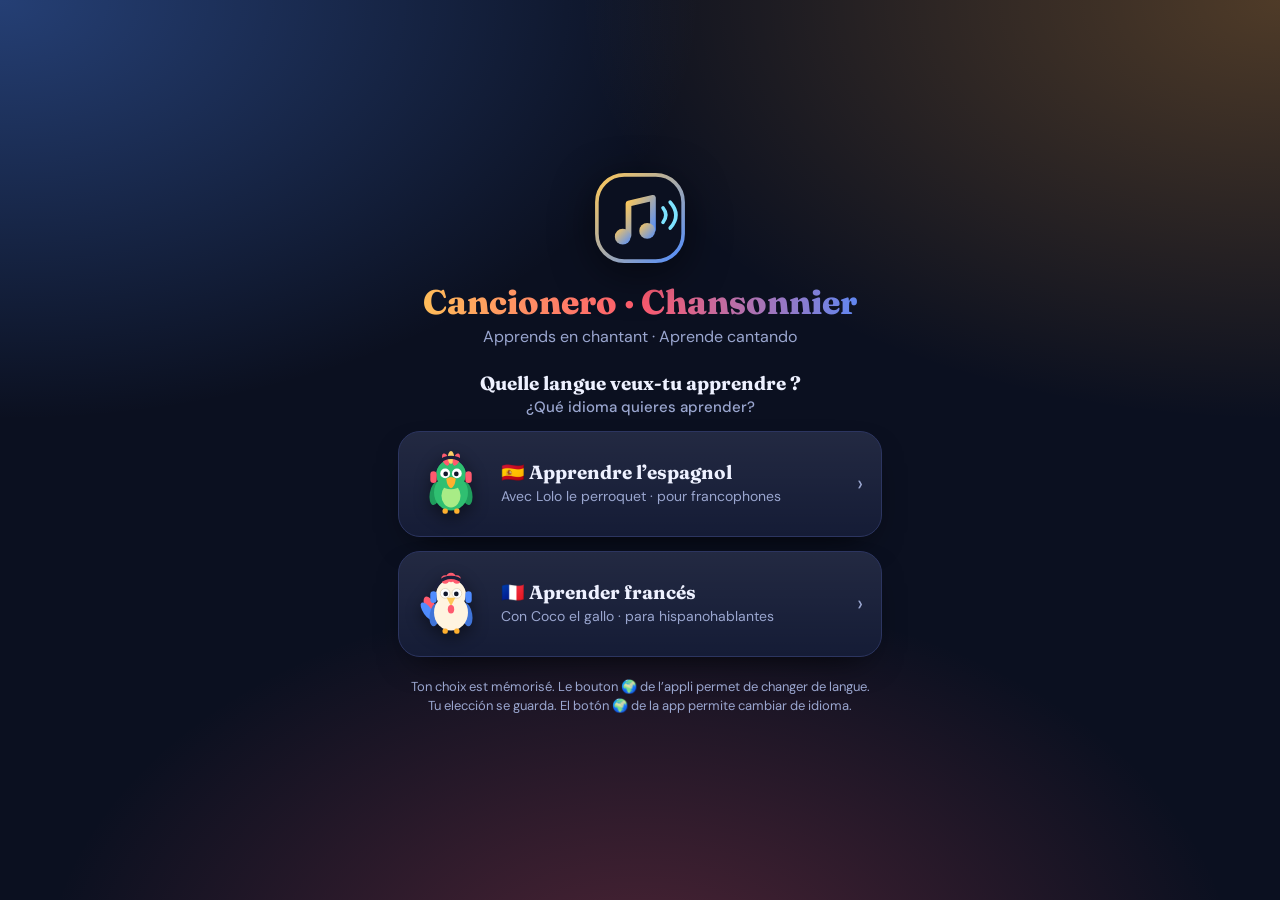
==== commit 5a340421: "fin" ====
--- a/index.html
+++ b/index.html
@@ -18,7 +18,7 @@
 .q{font:700 19px Fraunces,Georgia,serif;margin:0 0 14px}.q small{display:block;font:500 15px 'DM Sans',sans-serif;color:var(--mu);margin-top:2px}
 .lc{display:flex;align-items:center;gap:16px;text-align:left;padding:18px;margin:14px 0;background:linear-gradient(180deg,rgba(255,255,255,.06),transparent),var(--sf);border:1px solid var(--bd);border-radius:22px;color:var(--tx);text-decoration:none;box-shadow:0 14px 36px -18px #000;transition:transform .2s,border-color .2s;animation:up .6s backwards}
 .lc:nth-of-type(2){animation-delay:.12s}.lc:hover,.lc:focus-visible{transform:translateY(-3px);border-color:#7c8cff}.lc:active{transform:scale(.97)}
-.fl{font-size:44px;line-height:1}.lc b{display:block;font:700 19px Fraunces,Georgia,serif}.lc span{color:var(--mu);font-size:14px}.ar{margin-left:auto;font-size:22px;color:var(--mu)}
+.fl{width:68px;height:68px;flex:none;animation:flt 3.6s ease-in-out infinite}.fl svg{width:100%;height:100%;filter:drop-shadow(0 6px 8px rgba(0,0,0,.45))}.fl .eye{transform-box:fill-box;transform-origin:center;animation:blink 5s infinite}.lc:nth-of-type(2) .fl{animation-delay:-1.5s}@keyframes blink{0%,93%,100%{transform:scaleY(1)}96%{transform:scaleY(.1)}}.lc b{display:block;font:700 19px Fraunces,Georgia,serif}.lc span{color:var(--mu);font-size:14px}.ar{margin-left:auto;font-size:22px;color:var(--mu)}
 .note{color:var(--mu);font-size:13px;margin-top:20px}
 @keyframes up{from{opacity:0;transform:translateY(16px)}to{opacity:1;transform:none}}@keyframes flt{0%,100%{transform:translateY(0) rotate(-3deg)}50%{transform:translateY(-6px) rotate(3deg)}}
 @media (prefers-reduced-motion:reduce){*{animation:none!important;transition:none!important}}
@@ -30,8 +30,8 @@
 <h1>Cancionero · Chansonnier</h1>
 <p class="sub">Apprends en chantant · Aprende cantando</p>
 <p class="q">Quelle langue veux-tu apprendre ?<small>¿Qué idioma quieres aprender?</small></p>
-<a class="lc" data-l="es" href="es/"><div class="fl">🇪🇸</div><div><b>Apprendre l’espagnol</b><span>Pour francophones · Cancionero</span></div><div class="ar">›</div></a>
-<a class="lc" data-l="fr" href="fr/"><div class="fl">🇫🇷</div><div><b>Aprender francés</b><span>Para hispanohablantes · Chansonnier</span></div><div class="ar">›</div></a>
+<a class="lc" data-l="es" href="es/"><div class="fl"><svg viewBox='0 0 64 64' aria-label='Lolo'><ellipse cx='17' cy='41' rx='5' ry='11' fill='#1f9d5c' transform='rotate(10 17 41)'/><ellipse cx='47' cy='41' rx='5' ry='11' fill='#1f9d5c' transform='rotate(-10 47 41)'/><ellipse cx='32' cy='40' rx='16' ry='17' fill='#2fbf71'/><ellipse cx='32' cy='43' rx='9' ry='11' fill='#a8ec86'/><rect x='24' y='55' width='5' height='5' rx='2' fill='#ffb02e'/><rect x='35' y='55' width='5' height='5' rx='2' fill='#ffb02e'/><circle cx='32' cy='23' r='14' fill='#2fbf71'/><ellipse cx='27' cy='9' rx='3' ry='6' fill='#ff5a6e' transform='rotate(-20 27 9)'/><ellipse cx='32' cy='7' rx='3' ry='6' fill='#ffd166'/><ellipse cx='37' cy='9' rx='3' ry='6' fill='#ff5a6e' transform='rotate(20 37 9)'/><g class='eye'><circle cx='26.5' cy='22' r='4.6' fill='#fff'/><circle cx='37.5' cy='22' r='4.6' fill='#fff'/><circle cx='27' cy='22.5' r='2.2' fill='#10162b'/><circle cx='37' cy='22.5' r='2.2' fill='#10162b'/></g><path d='M27.5 27q4.5-3 9 0q-1 8-4.5 9q-3.5-1-4.5-9z' fill='#ffb02e'/><path d='M16 23a16 16 0 0 1 32 0' fill='none' stroke='#1b1f3a' stroke-width='3'/><rect x='12.5' y='20' width='6' height='11' rx='3' fill='#ff5a6e'/><rect x='45.5' y='20' width='6' height='11' rx='3' fill='#ff5a6e'/></svg></div><div><b>🇪🇸 Apprendre l’espagnol</b><span>Avec Lolo le perroquet · pour francophones</span></div><div class="ar">›</div></a>
+<a class="lc" data-l="fr" href="fr/"><div class="fl"><svg viewBox='0 0 64 64' aria-label='Coco'><ellipse cx='13' cy='36' rx='5' ry='12' fill='#ff5a6e' transform='rotate(-25 13 36)'/><ellipse cx='10' cy='39' rx='4' ry='10' fill='#4f8cff' transform='rotate(-35 10 39)'/><ellipse cx='17' cy='42' rx='5' ry='11' fill='#3f74d8' transform='rotate(10 17 42)'/><ellipse cx='47' cy='42' rx='5' ry='11' fill='#3f74d8' transform='rotate(-10 47 42)'/><ellipse cx='32' cy='40' rx='16' ry='17' fill='#fff4e0'/><rect x='24' y='55' width='5' height='5' rx='2' fill='#ffb02e'/><rect x='35' y='55' width='5' height='5' rx='2' fill='#ffb02e'/><circle cx='32' cy='23' r='14' fill='#fff4e0'/><circle cx='26.5' cy='9' r='4' fill='#ff5a6e'/><circle cx='32' cy='7' r='4.5' fill='#ff5a6e'/><circle cx='37.5' cy='9' r='4' fill='#ff5a6e'/><g class='eye'><circle cx='26.5' cy='22' r='4.6' fill='#fff' stroke='#e4d6bd' stroke-width='.8'/><circle cx='37.5' cy='22' r='4.6' fill='#fff' stroke='#e4d6bd' stroke-width='.8'/><circle cx='27' cy='22.5' r='2.2' fill='#10162b'/><circle cx='37' cy='22.5' r='2.2' fill='#10162b'/></g><path d='M28 26h8l-4 8z' fill='#ffc857'/><ellipse cx='32' cy='37' rx='3' ry='4' fill='#ff5a6e'/><path d='M16 23a16 16 0 0 1 32 0' fill='none' stroke='#1b1f3a' stroke-width='3'/><rect x='12.5' y='20' width='6' height='11' rx='3' fill='#4f8cff'/><rect x='45.5' y='20' width='6' height='11' rx='3' fill='#4f8cff'/></svg></div><div><b>🇫🇷 Aprender francés</b><span>Con Coco el gallo · para hispanohablantes</span></div><div class="ar">›</div></a>
 <p class="note">Ton choix est mémorisé. Le bouton 🌍 de l’appli permet de changer de langue.<br>Tu elección se guarda. El botón 🌍 de la app permite cambiar de idioma.</p>
 </main>
 <script>
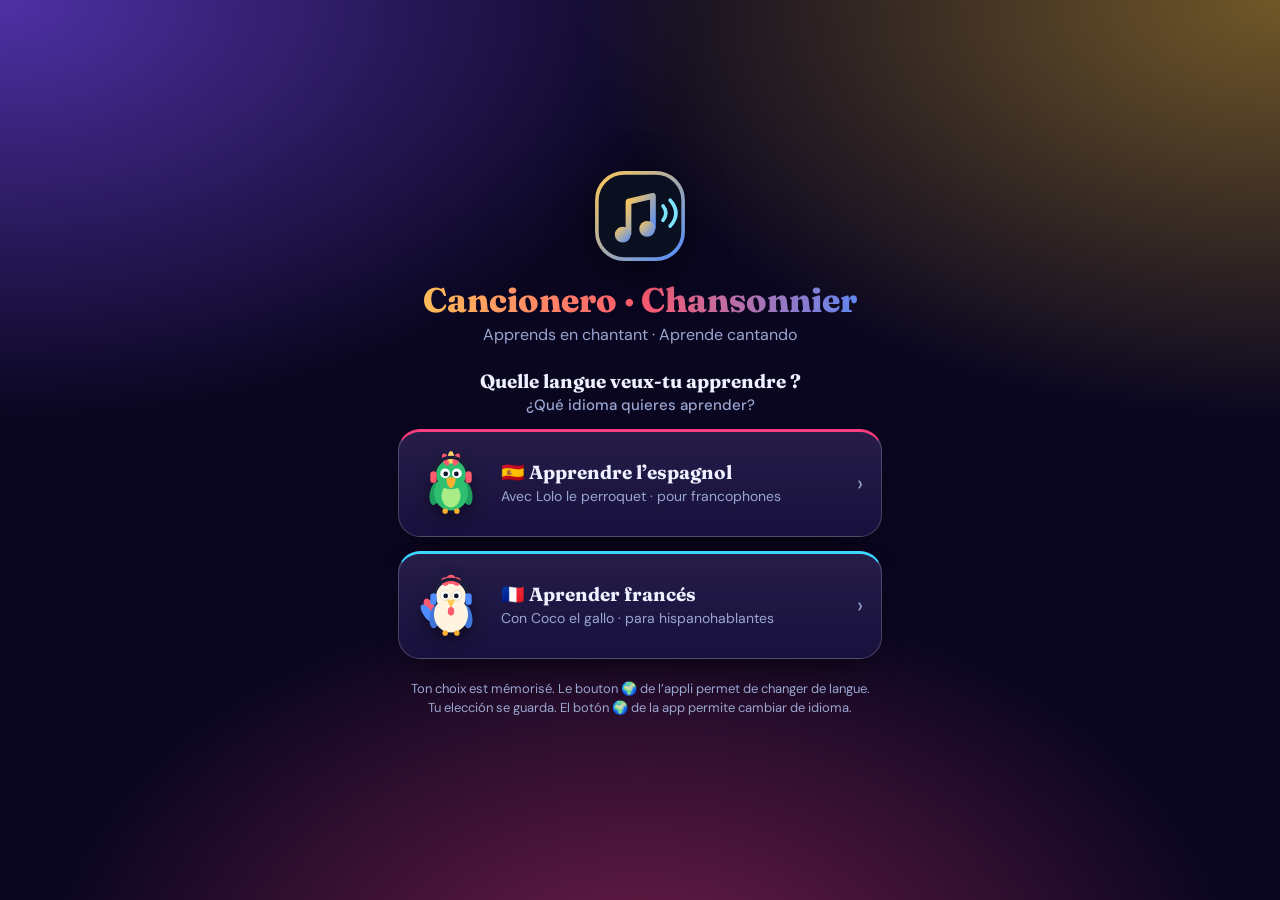
==== commit 983ae5ed: "style" ====
--- a/index.html
+++ b/index.html
@@ -8,16 +8,16 @@
 <title>Cancionero · Chansonnier</title>
 <link rel="preconnect" href="https://fonts.googleapis.com"><link href="https://fonts.googleapis.com/css2?family=DM+Sans:wght@400;500;700&family=Fraunces:opsz,wght@9..144,600;9..144,800&display=swap" rel="stylesheet">
 <style>
-:root{--bg:#0b1020;--sf:#151c36;--tx:#eef1ff;--mu:#9aa6cf;--bd:#2c3560;color-scheme:dark;box-sizing:border-box;padding-top:env(safe-area-inset-top,0px);padding-bottom:env(safe-area-inset-bottom,0px)}
+:root{--bg:#0a0620;--sf:#18103d;--tx:#eef1ff;--mu:#9aa6cf;--bd:#3b2c7e;color-scheme:dark;box-sizing:border-box;padding-top:env(safe-area-inset-top,0px);padding-bottom:env(safe-area-inset-bottom,0px)}
 *{box-sizing:border-box}html{height:100%}
-body{margin:0;min-height:100%;display:grid;place-items:center;color:var(--tx);font:16px/1.5 'DM Sans',system-ui,sans-serif;background:radial-gradient(700px 420px at 100% 0,rgba(255,170,60,.28),transparent),radial-gradient(700px 420px at 0 0,rgba(79,140,255,.38),transparent),radial-gradient(600px 400px at 50% 110%,rgba(255,90,110,.28),transparent),var(--bg)}
+body{margin:0;min-height:100%;display:grid;place-items:center;color:var(--tx);font:16px/1.5 'DM Sans',system-ui,sans-serif;background:radial-gradient(700px 420px at 100% 0,rgba(255,201,51,.42),transparent),radial-gradient(700px 420px at 0 0,rgba(124,77,255,.6),transparent),radial-gradient(600px 400px at 50% 110%,rgba(255,61,129,.42),transparent),var(--bg)}
 .w{width:100%;max-width:520px;padding:24px 18px;text-align:center}
 .logo{width:92px;height:92px;filter:drop-shadow(0 10px 20px rgba(0,0,0,.5));animation:flt 3.5s ease-in-out infinite}
 h1{font:800 34px Fraunces,Georgia,serif;margin:10px 0 2px;background:linear-gradient(90deg,#ffc857,#ff5a6e,#4f8cff);-webkit-background-clip:text;background-clip:text;color:transparent}
 .sub{color:var(--mu);margin:0 0 22px}
 .q{font:700 19px Fraunces,Georgia,serif;margin:0 0 14px}.q small{display:block;font:500 15px 'DM Sans',sans-serif;color:var(--mu);margin-top:2px}
-.lc{display:flex;align-items:center;gap:16px;text-align:left;padding:18px;margin:14px 0;background:linear-gradient(180deg,rgba(255,255,255,.06),transparent),var(--sf);border:1px solid var(--bd);border-radius:22px;color:var(--tx);text-decoration:none;box-shadow:0 14px 36px -18px #000;transition:transform .2s,border-color .2s;animation:up .6s backwards}
-.lc:nth-of-type(2){animation-delay:.12s}.lc:hover,.lc:focus-visible{transform:translateY(-3px);border-color:#7c8cff}.lc:active{transform:scale(.97)}
+.lc{display:flex;align-items:center;gap:16px;text-align:left;padding:18px;margin:14px 0;background:linear-gradient(180deg,rgba(255,255,255,.06),transparent),var(--sf);border:1px solid rgba(255,255,255,.2);border-top:3px solid #ff3d81;border-radius:22px;color:var(--tx);text-decoration:none;box-shadow:0 14px 36px -18px #000;transition:transform .2s,border-color .2s;animation:up .6s backwards}
+.lc:nth-of-type(2){animation-delay:.12s;border-top-color:#3dd6ff}.lc:hover,.lc:focus-visible{transform:translateY(-3px);border-color:#7c8cff}.lc:active{transform:scale(.97)}
 .fl{width:68px;height:68px;flex:none;animation:flt 3.6s ease-in-out infinite}.fl svg{width:100%;height:100%;filter:drop-shadow(0 6px 8px rgba(0,0,0,.45))}.fl .eye{transform-box:fill-box;transform-origin:center;animation:blink 5s infinite}.lc:nth-of-type(2) .fl{animation-delay:-1.5s}@keyframes blink{0%,93%,100%{transform:scaleY(1)}96%{transform:scaleY(.1)}}.lc b{display:block;font:700 19px Fraunces,Georgia,serif}.lc span{color:var(--mu);font-size:14px}.ar{margin-left:auto;font-size:22px;color:var(--mu)}
 .note{color:var(--mu);font-size:13px;margin-top:20px}
 @keyframes up{from{opacity:0;transform:translateY(16px)}to{opacity:1;transform:none}}@keyframes flt{0%,100%{transform:translateY(0) rotate(-3deg)}50%{transform:translateY(-6px) rotate(3deg)}}
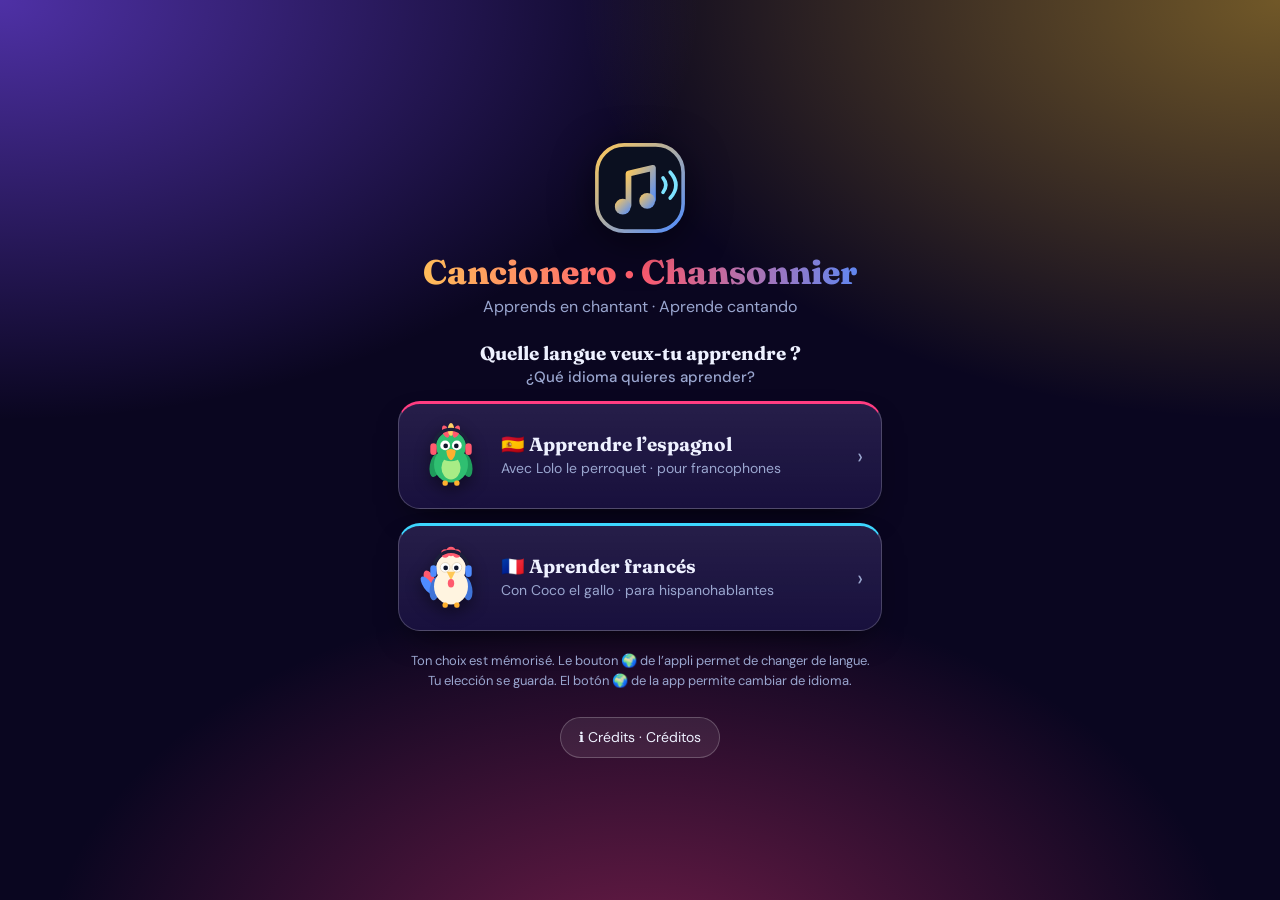
==== commit 231d952d: "credi" ====
--- a/index.html
+++ b/index.html
@@ -22,6 +22,15 @@
 .note{color:var(--mu);font-size:13px;margin-top:20px}
 @keyframes up{from{opacity:0;transform:translateY(16px)}to{opacity:1;transform:none}}@keyframes flt{0%,100%{transform:translateY(0) rotate(-3deg)}50%{transform:translateY(-6px) rotate(3deg)}}
 @media (prefers-reduced-motion:reduce){*{animation:none!important;transition:none!important}}
+.cr{margin-top:14px;background:rgba(255,255,255,.08);border:1px solid rgba(255,255,255,.22);color:var(--tx);padding:9px 18px;border-radius:99px;font:inherit;font-size:14px;cursor:pointer;transition:transform .2s}.cr:hover{transform:translateY(-2px)}
+#crm{position:fixed;inset:0;z-index:50;background:rgba(5,2,20,.82);display:grid;place-items:center;padding:14px}#crm[hidden]{display:none}
+#crm .p{width:100%;max-width:520px;max-height:100%;overflow:auto;background:linear-gradient(150deg,rgba(255,255,255,.1),rgba(255,255,255,.02)),var(--sf);border:1px solid rgba(255,255,255,.2);border-top:3px solid #ff3d81;border-radius:22px;padding:18px;text-align:left;animation:up .35s}
+#crm h2{font:800 24px Fraunces,Georgia,serif;margin:0}#crm h3{font:700 16px Fraunces,Georgia,serif;margin:16px 0 4px;color:#ffc933}
+#crm p,#crm li{font-size:14.5px;line-height:1.5;color:#e4defc;margin:4px 0}#crm ul{padding-left:18px;margin:4px 0}
+#crm .top{display:flex;justify-content:space-between;align-items:center;gap:8px}#crm .lsw{display:flex;gap:6px;margin:10px 0 2px}
+#crm .lsw button,#crm .x{border:1px solid rgba(255,255,255,.25);background:rgba(255,255,255,.07);color:var(--tx);border-radius:12px;padding:6px 12px;font:inherit;font-size:13px;cursor:pointer}
+#crm .lsw button.on{background:linear-gradient(135deg,#7c4dff,#ff3d81);border-color:transparent}
+#crm .ver{margin-top:14px;font-size:12px;color:var(--mu);text-align:center}
 </style>
 </head>
 <body>
@@ -33,12 +42,38 @@
 <a class="lc" data-l="es" href="es/"><div class="fl"><svg viewBox='0 0 64 64' aria-label='Lolo'><ellipse cx='17' cy='41' rx='5' ry='11' fill='#1f9d5c' transform='rotate(10 17 41)'/><ellipse cx='47' cy='41' rx='5' ry='11' fill='#1f9d5c' transform='rotate(-10 47 41)'/><ellipse cx='32' cy='40' rx='16' ry='17' fill='#2fbf71'/><ellipse cx='32' cy='43' rx='9' ry='11' fill='#a8ec86'/><rect x='24' y='55' width='5' height='5' rx='2' fill='#ffb02e'/><rect x='35' y='55' width='5' height='5' rx='2' fill='#ffb02e'/><circle cx='32' cy='23' r='14' fill='#2fbf71'/><ellipse cx='27' cy='9' rx='3' ry='6' fill='#ff5a6e' transform='rotate(-20 27 9)'/><ellipse cx='32' cy='7' rx='3' ry='6' fill='#ffd166'/><ellipse cx='37' cy='9' rx='3' ry='6' fill='#ff5a6e' transform='rotate(20 37 9)'/><g class='eye'><circle cx='26.5' cy='22' r='4.6' fill='#fff'/><circle cx='37.5' cy='22' r='4.6' fill='#fff'/><circle cx='27' cy='22.5' r='2.2' fill='#10162b'/><circle cx='37' cy='22.5' r='2.2' fill='#10162b'/></g><path d='M27.5 27q4.5-3 9 0q-1 8-4.5 9q-3.5-1-4.5-9z' fill='#ffb02e'/><path d='M16 23a16 16 0 0 1 32 0' fill='none' stroke='#1b1f3a' stroke-width='3'/><rect x='12.5' y='20' width='6' height='11' rx='3' fill='#ff5a6e'/><rect x='45.5' y='20' width='6' height='11' rx='3' fill='#ff5a6e'/></svg></div><div><b>🇪🇸 Apprendre l’espagnol</b><span>Avec Lolo le perroquet · pour francophones</span></div><div class="ar">›</div></a>
 <a class="lc" data-l="fr" href="fr/"><div class="fl"><svg viewBox='0 0 64 64' aria-label='Coco'><ellipse cx='13' cy='36' rx='5' ry='12' fill='#ff5a6e' transform='rotate(-25 13 36)'/><ellipse cx='10' cy='39' rx='4' ry='10' fill='#4f8cff' transform='rotate(-35 10 39)'/><ellipse cx='17' cy='42' rx='5' ry='11' fill='#3f74d8' transform='rotate(10 17 42)'/><ellipse cx='47' cy='42' rx='5' ry='11' fill='#3f74d8' transform='rotate(-10 47 42)'/><ellipse cx='32' cy='40' rx='16' ry='17' fill='#fff4e0'/><rect x='24' y='55' width='5' height='5' rx='2' fill='#ffb02e'/><rect x='35' y='55' width='5' height='5' rx='2' fill='#ffb02e'/><circle cx='32' cy='23' r='14' fill='#fff4e0'/><circle cx='26.5' cy='9' r='4' fill='#ff5a6e'/><circle cx='32' cy='7' r='4.5' fill='#ff5a6e'/><circle cx='37.5' cy='9' r='4' fill='#ff5a6e'/><g class='eye'><circle cx='26.5' cy='22' r='4.6' fill='#fff' stroke='#e4d6bd' stroke-width='.8'/><circle cx='37.5' cy='22' r='4.6' fill='#fff' stroke='#e4d6bd' stroke-width='.8'/><circle cx='27' cy='22.5' r='2.2' fill='#10162b'/><circle cx='37' cy='22.5' r='2.2' fill='#10162b'/></g><path d='M28 26h8l-4 8z' fill='#ffc857'/><ellipse cx='32' cy='37' rx='3' ry='4' fill='#ff5a6e'/><path d='M16 23a16 16 0 0 1 32 0' fill='none' stroke='#1b1f3a' stroke-width='3'/><rect x='12.5' y='20' width='6' height='11' rx='3' fill='#4f8cff'/><rect x='45.5' y='20' width='6' height='11' rx='3' fill='#4f8cff'/></svg></div><div><b>🇫🇷 Aprender francés</b><span>Con Coco el gallo · para hispanohablantes</span></div><div class="ar">›</div></a>
 <p class="note">Ton choix est mémorisé. Le bouton 🌍 de l’appli permet de changer de langue.<br>Tu elección se guarda. El botón 🌍 de la app permite cambiar de idioma.</p>
+<button class="cr" onclick="openCr()">ℹ️ Crédits · Créditos</button>
 </main>
+<div id="crm" hidden><div class="p" role="dialog" aria-modal="true"><div class="top"><h2 id="crt">Crédits</h2><button class="x" onclick="closeCr()" aria-label="Fermer">✕</button></div><div class="lsw"><button data-l="fr" onclick="crLang('fr')">Français</button><button data-l="es" onclick="crLang('es')">Español</button></div><div id="crb"></div></div></div>
 <script>
 (function(){let l=null;try{l=localStorage.getItem('lang')}catch(e){}
 if(location.hash!=='#choose'&&(l==='es'||l==='fr')){location.replace(l+'/');return}
 document.querySelectorAll('a[data-l]').forEach(a=>a.addEventListener('click',()=>{try{localStorage.setItem('lang',a.dataset.l)}catch(e){}}));
 if('serviceWorker' in navigator&&location.protocol==='https:')navigator.serviceWorker.register('sw.js').catch(()=>{});})();
 </script>
+<script>
+/* Écris ton nom ici pour l’afficher dans les crédits : */
+const CREATEUR='NXMISTYI';
+const CR={
+fr:{t:'Crédits',s:[
+['👤 Qui ?','Conçue et dirigée par '+(CREATEUR||'le créateur de l’app')+', développée avec <b>Claude</b> (Claude Sonnet 5.5), l’assistant IA d’Anthropic. Les mascottes Lolo 🦜 et Coco 🐓, le logo, les animations et les thèmes ont été créés spécialement pour cette appli.'],
+['🛠️ Comment ?','Tout a été construit depuis un téléphone Android, en discutant avec Claude : Claude écrit le code, le créateur le teste, demande des changements, puis publie. Les versions sont sauvegardées sur GitHub, le site est hébergé sur Vercel, et les commandes sont lancées depuis Termux.'],
+['🧰 Avec quoi ?','<ul><li>HTML, CSS et JavaScript, sans framework</li><li>Voix de l’appareil (Web Speech), bruitages synthétisés (Web Audio) et micro (MediaRecorder)</li><li>Données enregistrées sur ton appareil (localStorage) et mode hors ligne (service worker)</li><li>Polices Google Fonts : Fraunces et DM Sans</li><li>Services tiers : LRCLIB et lyrics.ovh (paroles), MyMemory (traduction automatique), noembed et oEmbed (titres), lecteurs YouTube, Spotify, SoundCloud et Deezer</li></ul>'],
+['💡 Pourquoi ?','Parce que la musique est l’une des meilleures façons d’apprendre une langue : on retient les mots, la prononciation et la culture sans s’en rendre compte. L’idée : un outil gratuit, sans compte et sans publicité, qui rapproche francophones et hispanophones, chacun apprenant la langue de l’autre.'],
+['⚖️ À savoir','Les paroles appartiennent à leurs auteurs et ayants droit : l’appli n’en fournit aucune. Tu les saisis toi-même ou elles sont récupérées auprès de services tiers, pour un usage d’étude personnel. Les traductions automatiques sont approximatives. Le test de niveau est indicatif, inspiré du CECRL, et ne remplace pas un examen officiel (DELE, DELF…). Les marques citées appartiennent à leurs propriétaires.']]},
+es:{t:'Créditos',s:[
+['👤 ¿Quién?','Concebida y dirigida por '+(CREATEUR||'el creador de la app')+', desarrollada con <b>Claude</b> (Claude Sonnet 5.5), el asistente de IA de Anthropic. Las mascotas Lolo 🦜 y Coco 🐓, el logo, las animaciones y los temas se crearon especialmente para esta app.'],
+['🛠️ ¿Cómo?','Todo se construyó desde un teléfono Android, conversando con Claude: Claude escribe el código, el creador lo prueba, pide cambios y lo publica. Las versiones se guardan en GitHub, el sitio está alojado en Vercel y los comandos se ejecutan desde Termux.'],
+['🧰 ¿Con qué?','<ul><li>HTML, CSS y JavaScript, sin framework</li><li>Voz del dispositivo (Web Speech), sonidos sintetizados (Web Audio) y micrófono (MediaRecorder)</li><li>Datos guardados en tu dispositivo (localStorage) y modo sin conexión (service worker)</li><li>Fuentes de Google Fonts: Fraunces y DM Sans</li><li>Servicios de terceros: LRCLIB y lyrics.ovh (letras), MyMemory (traducción automática), noembed y oEmbed (títulos), reproductores de YouTube, Spotify, SoundCloud y Deezer</li></ul>'],
+['💡 ¿Por qué?','Porque la música es una de las mejores formas de aprender un idioma: se retienen las palabras, la pronunciación y la cultura sin darse cuenta. La idea: una herramienta gratuita, sin cuenta y sin publicidad, que acerca a hispanohablantes y francófonos, cada uno aprendiendo el idioma del otro.'],
+['⚖️ Ten en cuenta','Las letras pertenecen a sus autores y titulares de derechos: la app no ofrece ninguna. Tú las escribes o se obtienen de servicios de terceros, para uso de estudio personal. Las traducciones automáticas son aproximadas. La prueba de nivel es orientativa, inspirada en el MCER, y no sustituye a un examen oficial (DELE, DELF…). Las marcas citadas pertenecen a sus propietarios.']]}};
+let crL=(navigator.language||'fr').toLowerCase().startsWith('es')?'es':'fr';
+function crLang(l){crL=l;document.getElementById('crt').textContent=CR[l].t;document.getElementById('crb').innerHTML=CR[l].s.map(x=>'<h3>'+x[0]+'</h3><p>'+x[1]+'</p>').join('')+'<div class="ver">Cancionero · Chansonnier · v2.8</div>';
+ document.querySelectorAll('#crm .lsw button').forEach(b=>b.classList.toggle('on',b.dataset.l===l))}
+function openCr(){crLang(crL);document.getElementById('crm').hidden=false}
+function closeCr(){document.getElementById('crm').hidden=true}
+document.getElementById('crm').addEventListener('click',e=>{if(e.target.id==='crm')closeCr()});
+document.addEventListener('keydown',e=>{if(e.key==='Escape')closeCr()});
+</script>
 </body>
 </html>
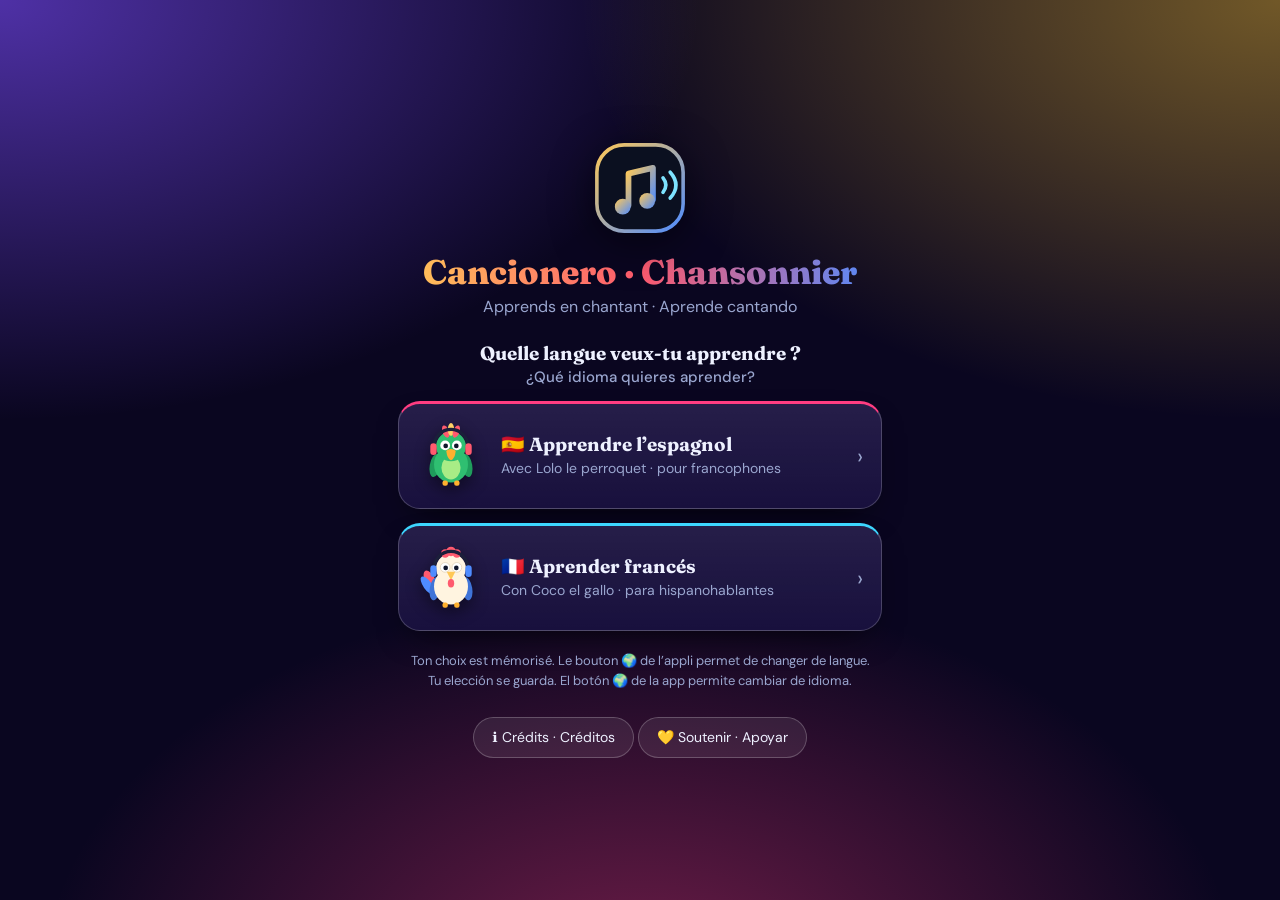
==== commit d6c43592: "soutien, premium en pause" ====
--- a/index.html
+++ b/index.html
@@ -4,7 +4,7 @@
 <meta charset="utf-8">
 <meta name="viewport" content="width=device-width, initial-scale=1, viewport-fit=cover">
 <meta name="theme-color" content="#0b1020">
-<link rel="manifest" href="manifest.webmanifest"><link rel="apple-touch-icon" href="icon-192.png">
+<script src="config.js"></script><link rel="manifest" href="manifest.webmanifest"><link rel="apple-touch-icon" href="icon-192.png">
 <title>Cancionero · Chansonnier</title>
 <link rel="preconnect" href="https://fonts.googleapis.com"><link href="https://fonts.googleapis.com/css2?family=DM+Sans:wght@400;500;700&family=Fraunces:opsz,wght@9..144,600;9..144,800&display=swap" rel="stylesheet">
 <style>
@@ -42,7 +42,7 @@
 <a class="lc" data-l="es" href="es/"><div class="fl"><svg viewBox='0 0 64 64' aria-label='Lolo'><ellipse cx='17' cy='41' rx='5' ry='11' fill='#1f9d5c' transform='rotate(10 17 41)'/><ellipse cx='47' cy='41' rx='5' ry='11' fill='#1f9d5c' transform='rotate(-10 47 41)'/><ellipse cx='32' cy='40' rx='16' ry='17' fill='#2fbf71'/><ellipse cx='32' cy='43' rx='9' ry='11' fill='#a8ec86'/><rect x='24' y='55' width='5' height='5' rx='2' fill='#ffb02e'/><rect x='35' y='55' width='5' height='5' rx='2' fill='#ffb02e'/><circle cx='32' cy='23' r='14' fill='#2fbf71'/><ellipse cx='27' cy='9' rx='3' ry='6' fill='#ff5a6e' transform='rotate(-20 27 9)'/><ellipse cx='32' cy='7' rx='3' ry='6' fill='#ffd166'/><ellipse cx='37' cy='9' rx='3' ry='6' fill='#ff5a6e' transform='rotate(20 37 9)'/><g class='eye'><circle cx='26.5' cy='22' r='4.6' fill='#fff'/><circle cx='37.5' cy='22' r='4.6' fill='#fff'/><circle cx='27' cy='22.5' r='2.2' fill='#10162b'/><circle cx='37' cy='22.5' r='2.2' fill='#10162b'/></g><path d='M27.5 27q4.5-3 9 0q-1 8-4.5 9q-3.5-1-4.5-9z' fill='#ffb02e'/><path d='M16 23a16 16 0 0 1 32 0' fill='none' stroke='#1b1f3a' stroke-width='3'/><rect x='12.5' y='20' width='6' height='11' rx='3' fill='#ff5a6e'/><rect x='45.5' y='20' width='6' height='11' rx='3' fill='#ff5a6e'/></svg></div><div><b>🇪🇸 Apprendre l’espagnol</b><span>Avec Lolo le perroquet · pour francophones</span></div><div class="ar">›</div></a>
 <a class="lc" data-l="fr" href="fr/"><div class="fl"><svg viewBox='0 0 64 64' aria-label='Coco'><ellipse cx='13' cy='36' rx='5' ry='12' fill='#ff5a6e' transform='rotate(-25 13 36)'/><ellipse cx='10' cy='39' rx='4' ry='10' fill='#4f8cff' transform='rotate(-35 10 39)'/><ellipse cx='17' cy='42' rx='5' ry='11' fill='#3f74d8' transform='rotate(10 17 42)'/><ellipse cx='47' cy='42' rx='5' ry='11' fill='#3f74d8' transform='rotate(-10 47 42)'/><ellipse cx='32' cy='40' rx='16' ry='17' fill='#fff4e0'/><rect x='24' y='55' width='5' height='5' rx='2' fill='#ffb02e'/><rect x='35' y='55' width='5' height='5' rx='2' fill='#ffb02e'/><circle cx='32' cy='23' r='14' fill='#fff4e0'/><circle cx='26.5' cy='9' r='4' fill='#ff5a6e'/><circle cx='32' cy='7' r='4.5' fill='#ff5a6e'/><circle cx='37.5' cy='9' r='4' fill='#ff5a6e'/><g class='eye'><circle cx='26.5' cy='22' r='4.6' fill='#fff' stroke='#e4d6bd' stroke-width='.8'/><circle cx='37.5' cy='22' r='4.6' fill='#fff' stroke='#e4d6bd' stroke-width='.8'/><circle cx='27' cy='22.5' r='2.2' fill='#10162b'/><circle cx='37' cy='22.5' r='2.2' fill='#10162b'/></g><path d='M28 26h8l-4 8z' fill='#ffc857'/><ellipse cx='32' cy='37' rx='3' ry='4' fill='#ff5a6e'/><path d='M16 23a16 16 0 0 1 32 0' fill='none' stroke='#1b1f3a' stroke-width='3'/><rect x='12.5' y='20' width='6' height='11' rx='3' fill='#4f8cff'/><rect x='45.5' y='20' width='6' height='11' rx='3' fill='#4f8cff'/></svg></div><div><b>🇫🇷 Aprender francés</b><span>Con Coco el gallo · para hispanohablantes</span></div><div class="ar">›</div></a>
 <p class="note">Ton choix est mémorisé. Le bouton 🌍 de l’appli permet de changer de langue.<br>Tu elección se guarda. El botón 🌍 de la app permite cambiar de idioma.</p>
-<button class="cr" onclick="openCr()">ℹ️ Crédits · Créditos</button>
+<button class="cr" onclick="openCr()">ℹ️ Crédits · Créditos</button> <a class="cr" id="donb" href="#" target="_blank" rel="noopener" style="display:none;text-decoration:none">💛 Soutenir · Apoyar</a>
 </main>
 <div id="crm" hidden><div class="p" role="dialog" aria-modal="true"><div class="top"><h2 id="crt">Crédits</h2><button class="x" onclick="closeCr()" aria-label="Fermer">✕</button></div><div class="lsw"><button data-l="fr" onclick="crLang('fr')">Français</button><button data-l="es" onclick="crLang('es')">Español</button></div><div id="crb"></div></div></div>
 <script>
@@ -53,7 +53,7 @@
 </script>
 <script>
 /* Écris ton nom ici pour l’afficher dans les crédits : */
-const CREATEUR='NXMISTYI';
+const CREATEUR='';
 const CR={
 fr:{t:'Crédits',s:[
 ['👤 Qui ?','Conçue et dirigée par '+(CREATEUR||'le créateur de l’app')+', développée avec <b>Claude</b> (Claude Sonnet 5.5), l’assistant IA d’Anthropic. Les mascottes Lolo 🦜 et Coco 🐓, le logo, les animations et les thèmes ont été créés spécialement pour cette appli.'],
@@ -67,6 +67,7 @@
 ['🧰 ¿Con qué?','<ul><li>HTML, CSS y JavaScript, sin framework</li><li>Voz del dispositivo (Web Speech), sonidos sintetizados (Web Audio) y micrófono (MediaRecorder)</li><li>Datos guardados en tu dispositivo (localStorage) y modo sin conexión (service worker)</li><li>Fuentes de Google Fonts: Fraunces y DM Sans</li><li>Servicios de terceros: LRCLIB y lyrics.ovh (letras), MyMemory (traducción automática), noembed y oEmbed (títulos), reproductores de YouTube, Spotify, SoundCloud y Deezer</li></ul>'],
 ['💡 ¿Por qué?','Porque la música es una de las mejores formas de aprender un idioma: se retienen las palabras, la pronunciación y la cultura sin darse cuenta. La idea: una herramienta gratuita, sin cuenta y sin publicidad, que acerca a hispanohablantes y francófonos, cada uno aprendiendo el idioma del otro.'],
 ['⚖️ Ten en cuenta','Las letras pertenecen a sus autores y titulares de derechos: la app no ofrece ninguna. Tú las escribes o se obtienen de servicios de terceros, para uso de estudio personal. Las traducciones automáticas son aproximadas. La prueba de nivel es orientativa, inspirada en el MCER, y no sustituye a un examen oficial (DELE, DELF…). Las marcas citadas pertenecen a sus propietarios.']]}};
+(function(){var c=window.APPCFG;if(c&&c.donateUrl&&/^https?:\/\//i.test(c.donateUrl)){var a=document.getElementById('donb');a.href=c.donateUrl;a.style.display='inline-block'}})();
 let crL=(navigator.language||'fr').toLowerCase().startsWith('es')?'es':'fr';
 function crLang(l){crL=l;document.getElementById('crt').textContent=CR[l].t;document.getElementById('crb').innerHTML=CR[l].s.map(x=>'<h3>'+x[0]+'</h3><p>'+x[1]+'</p>').join('')+'<div class="ver">Cancionero · Chansonnier · v2.8</div>';
  document.querySelectorAll('#crm .lsw button').forEach(b=>b.classList.toggle('on',b.dataset.l===l))}
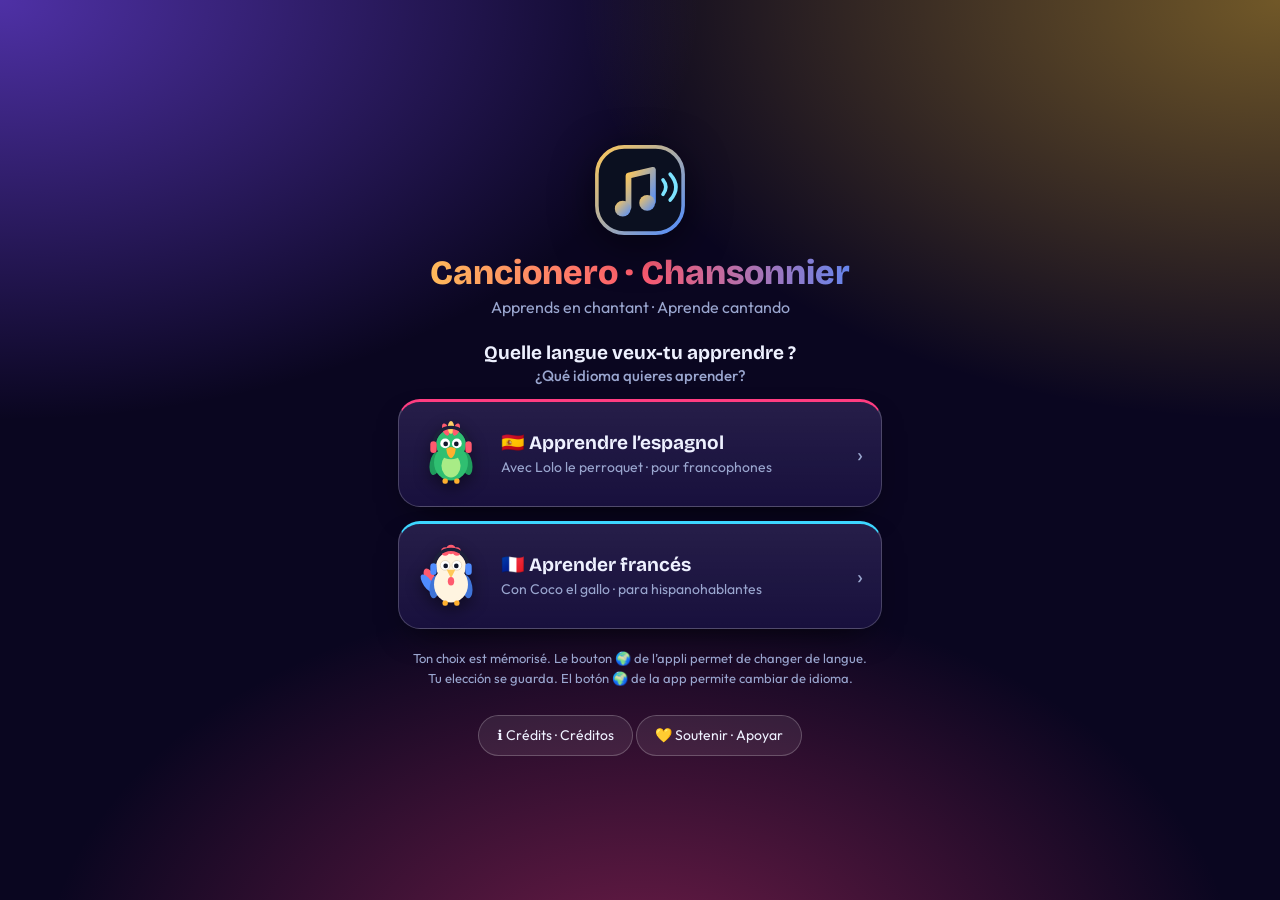
==== commit a9cec726: "ne" ====
--- a/index.html
+++ b/index.html
@@ -6,26 +6,26 @@
 <meta name="theme-color" content="#0b1020">
 <script src="config.js"></script><link rel="manifest" href="manifest.webmanifest"><link rel="apple-touch-icon" href="icon-192.png">
 <title>Cancionero · Chansonnier</title>
-<link rel="preconnect" href="https://fonts.googleapis.com"><link href="https://fonts.googleapis.com/css2?family=DM+Sans:wght@400;500;700&family=Fraunces:opsz,wght@9..144,600;9..144,800&display=swap" rel="stylesheet">
+<link rel="preconnect" href="https://fonts.googleapis.com"><link href="https://fonts.googleapis.com/css2?family=Bricolage+Grotesque:opsz,wght@12..96,500;12..96,700;12..96,800&family=Outfit:wght@400;500;600&display=swap" rel="stylesheet">
 <style>
 :root{--bg:#0a0620;--sf:#18103d;--tx:#eef1ff;--mu:#9aa6cf;--bd:#3b2c7e;color-scheme:dark;box-sizing:border-box;padding-top:env(safe-area-inset-top,0px);padding-bottom:env(safe-area-inset-bottom,0px)}
 *{box-sizing:border-box}html{height:100%}
-body{margin:0;min-height:100%;display:grid;place-items:center;color:var(--tx);font:16px/1.5 'DM Sans',system-ui,sans-serif;background:radial-gradient(700px 420px at 100% 0,rgba(255,201,51,.42),transparent),radial-gradient(700px 420px at 0 0,rgba(124,77,255,.6),transparent),radial-gradient(600px 400px at 50% 110%,rgba(255,61,129,.42),transparent),var(--bg)}
+body{margin:0;min-height:100%;display:grid;place-items:center;color:var(--tx);font:16px/1.5 'Outfit',system-ui,sans-serif;background:radial-gradient(700px 420px at 100% 0,rgba(255,201,51,.42),transparent),radial-gradient(700px 420px at 0 0,rgba(124,77,255,.6),transparent),radial-gradient(600px 400px at 50% 110%,rgba(255,61,129,.42),transparent),var(--bg)}
 .w{width:100%;max-width:520px;padding:24px 18px;text-align:center}
 .logo{width:92px;height:92px;filter:drop-shadow(0 10px 20px rgba(0,0,0,.5));animation:flt 3.5s ease-in-out infinite}
-h1{font:800 34px Fraunces,Georgia,serif;margin:10px 0 2px;background:linear-gradient(90deg,#ffc857,#ff5a6e,#4f8cff);-webkit-background-clip:text;background-clip:text;color:transparent}
+h1{font:800 34px 'Bricolage Grotesque',Georgia,serif;margin:10px 0 2px;background:linear-gradient(90deg,#ffc857,#ff5a6e,#4f8cff);-webkit-background-clip:text;background-clip:text;color:transparent}
 .sub{color:var(--mu);margin:0 0 22px}
-.q{font:700 19px Fraunces,Georgia,serif;margin:0 0 14px}.q small{display:block;font:500 15px 'DM Sans',sans-serif;color:var(--mu);margin-top:2px}
-.lc{display:flex;align-items:center;gap:16px;text-align:left;padding:18px;margin:14px 0;background:linear-gradient(180deg,rgba(255,255,255,.06),transparent),var(--sf);border:1px solid rgba(255,255,255,.2);border-top:3px solid #ff3d81;border-radius:22px;color:var(--tx);text-decoration:none;box-shadow:0 14px 36px -18px #000;transition:transform .2s,border-color .2s;animation:up .6s backwards}
+.q{font:700 19px 'Bricolage Grotesque',Georgia,serif;margin:0 0 14px}.q small{display:block;font:500 15px 'Outfit',sans-serif;color:var(--mu);margin-top:2px}
+.lc{border-radius:26px;display:flex;align-items:center;gap:16px;text-align:left;padding:18px;margin:14px 0;background:linear-gradient(180deg,rgba(255,255,255,.06),transparent),var(--sf);border:1px solid rgba(255,255,255,.2);border-top:3px solid #ff3d81;border-radius:22px;color:var(--tx);text-decoration:none;box-shadow:0 14px 36px -18px #000;transition:transform .2s,border-color .2s;animation:up .6s backwards}
 .lc:nth-of-type(2){animation-delay:.12s;border-top-color:#3dd6ff}.lc:hover,.lc:focus-visible{transform:translateY(-3px);border-color:#7c8cff}.lc:active{transform:scale(.97)}
-.fl{width:68px;height:68px;flex:none;animation:flt 3.6s ease-in-out infinite}.fl svg{width:100%;height:100%;filter:drop-shadow(0 6px 8px rgba(0,0,0,.45))}.fl .eye{transform-box:fill-box;transform-origin:center;animation:blink 5s infinite}.lc:nth-of-type(2) .fl{animation-delay:-1.5s}@keyframes blink{0%,93%,100%{transform:scaleY(1)}96%{transform:scaleY(.1)}}.lc b{display:block;font:700 19px Fraunces,Georgia,serif}.lc span{color:var(--mu);font-size:14px}.ar{margin-left:auto;font-size:22px;color:var(--mu)}
+.fl{width:68px;height:68px;flex:none;animation:flt 3.6s ease-in-out infinite}.fl svg{width:100%;height:100%;filter:drop-shadow(0 6px 8px rgba(0,0,0,.45))}.fl .eye{transform-box:fill-box;transform-origin:center;animation:blink 5s infinite}.lc:nth-of-type(2) .fl{animation-delay:-1.5s}@keyframes blink{0%,93%,100%{transform:scaleY(1)}96%{transform:scaleY(.1)}}.lc b{display:block;font:700 19px 'Bricolage Grotesque',Georgia,serif}.lc span{color:var(--mu);font-size:14px}.ar{margin-left:auto;font-size:22px;color:var(--mu)}
 .note{color:var(--mu);font-size:13px;margin-top:20px}
 @keyframes up{from{opacity:0;transform:translateY(16px)}to{opacity:1;transform:none}}@keyframes flt{0%,100%{transform:translateY(0) rotate(-3deg)}50%{transform:translateY(-6px) rotate(3deg)}}
 @media (prefers-reduced-motion:reduce){*{animation:none!important;transition:none!important}}
 .cr{margin-top:14px;background:rgba(255,255,255,.08);border:1px solid rgba(255,255,255,.22);color:var(--tx);padding:9px 18px;border-radius:99px;font:inherit;font-size:14px;cursor:pointer;transition:transform .2s}.cr:hover{transform:translateY(-2px)}
 #crm{position:fixed;inset:0;z-index:50;background:rgba(5,2,20,.82);display:grid;place-items:center;padding:14px}#crm[hidden]{display:none}
 #crm .p{width:100%;max-width:520px;max-height:100%;overflow:auto;background:linear-gradient(150deg,rgba(255,255,255,.1),rgba(255,255,255,.02)),var(--sf);border:1px solid rgba(255,255,255,.2);border-top:3px solid #ff3d81;border-radius:22px;padding:18px;text-align:left;animation:up .35s}
-#crm h2{font:800 24px Fraunces,Georgia,serif;margin:0}#crm h3{font:700 16px Fraunces,Georgia,serif;margin:16px 0 4px;color:#ffc933}
+#crm h2{font:800 24px 'Bricolage Grotesque',Georgia,serif;margin:0}#crm h3{font:700 16px 'Bricolage Grotesque',Georgia,serif;margin:16px 0 4px;color:#ffc933}
 #crm p,#crm li{font-size:14.5px;line-height:1.5;color:#e4defc;margin:4px 0}#crm ul{padding-left:18px;margin:4px 0}
 #crm .top{display:flex;justify-content:space-between;align-items:center;gap:8px}#crm .lsw{display:flex;gap:6px;margin:10px 0 2px}
 #crm .lsw button,#crm .x{border:1px solid rgba(255,255,255,.25);background:rgba(255,255,255,.07);color:var(--tx);border-radius:12px;padding:6px 12px;font:inherit;font-size:13px;cursor:pointer}
@@ -58,13 +58,13 @@
 fr:{t:'Crédits',s:[
 ['👤 Qui ?','Conçue et dirigée par '+(CREATEUR||'le créateur de l’app')+', développée avec <b>Claude</b> (Claude Sonnet 5.5), l’assistant IA d’Anthropic. Les mascottes Lolo 🦜 et Coco 🐓, le logo, les animations et les thèmes ont été créés spécialement pour cette appli.'],
 ['🛠️ Comment ?','Tout a été construit depuis un téléphone Android, en discutant avec Claude : Claude écrit le code, le créateur le teste, demande des changements, puis publie. Les versions sont sauvegardées sur GitHub, le site est hébergé sur Vercel, et les commandes sont lancées depuis Termux.'],
-['🧰 Avec quoi ?','<ul><li>HTML, CSS et JavaScript, sans framework</li><li>Voix de l’appareil (Web Speech), bruitages synthétisés (Web Audio) et micro (MediaRecorder)</li><li>Données enregistrées sur ton appareil (localStorage) et mode hors ligne (service worker)</li><li>Polices Google Fonts : Fraunces et DM Sans</li><li>Services tiers : LRCLIB et lyrics.ovh (paroles), MyMemory (traduction automatique), noembed et oEmbed (titres), lecteurs YouTube, Spotify, SoundCloud et Deezer</li></ul>'],
+['🧰 Avec quoi ?','<ul><li>HTML, CSS et JavaScript, sans framework</li><li>Voix de l’appareil (Web Speech), bruitages synthétisés (Web Audio) et micro (MediaRecorder)</li><li>Données enregistrées sur ton appareil (localStorage) et mode hors ligne (service worker)</li><li>Polices Google Fonts : Bricolage Grotesque et Outfit</li><li>Services tiers : LRCLIB et lyrics.ovh (paroles), MyMemory (traduction automatique), noembed et oEmbed (titres), lecteurs YouTube, Spotify, SoundCloud et Deezer</li></ul>'],
 ['💡 Pourquoi ?','Parce que la musique est l’une des meilleures façons d’apprendre une langue : on retient les mots, la prononciation et la culture sans s’en rendre compte. L’idée : un outil gratuit, sans compte et sans publicité, qui rapproche francophones et hispanophones, chacun apprenant la langue de l’autre.'],
 ['⚖️ À savoir','Les paroles appartiennent à leurs auteurs et ayants droit : l’appli n’en fournit aucune. Tu les saisis toi-même ou elles sont récupérées auprès de services tiers, pour un usage d’étude personnel. Les traductions automatiques sont approximatives. Le test de niveau est indicatif, inspiré du CECRL, et ne remplace pas un examen officiel (DELE, DELF…). Les marques citées appartiennent à leurs propriétaires.']]},
 es:{t:'Créditos',s:[
 ['👤 ¿Quién?','Concebida y dirigida por '+(CREATEUR||'el creador de la app')+', desarrollada con <b>Claude</b> (Claude Sonnet 5.5), el asistente de IA de Anthropic. Las mascotas Lolo 🦜 y Coco 🐓, el logo, las animaciones y los temas se crearon especialmente para esta app.'],
 ['🛠️ ¿Cómo?','Todo se construyó desde un teléfono Android, conversando con Claude: Claude escribe el código, el creador lo prueba, pide cambios y lo publica. Las versiones se guardan en GitHub, el sitio está alojado en Vercel y los comandos se ejecutan desde Termux.'],
-['🧰 ¿Con qué?','<ul><li>HTML, CSS y JavaScript, sin framework</li><li>Voz del dispositivo (Web Speech), sonidos sintetizados (Web Audio) y micrófono (MediaRecorder)</li><li>Datos guardados en tu dispositivo (localStorage) y modo sin conexión (service worker)</li><li>Fuentes de Google Fonts: Fraunces y DM Sans</li><li>Servicios de terceros: LRCLIB y lyrics.ovh (letras), MyMemory (traducción automática), noembed y oEmbed (títulos), reproductores de YouTube, Spotify, SoundCloud y Deezer</li></ul>'],
+['🧰 ¿Con qué?','<ul><li>HTML, CSS y JavaScript, sin framework</li><li>Voz del dispositivo (Web Speech), sonidos sintetizados (Web Audio) y micrófono (MediaRecorder)</li><li>Datos guardados en tu dispositivo (localStorage) y modo sin conexión (service worker)</li><li>Fuentes de Google Fonts: Bricolage Grotesque y Outfit</li><li>Servicios de terceros: LRCLIB y lyrics.ovh (letras), MyMemory (traducción automática), noembed y oEmbed (títulos), reproductores de YouTube, Spotify, SoundCloud y Deezer</li></ul>'],
 ['💡 ¿Por qué?','Porque la música es una de las mejores formas de aprender un idioma: se retienen las palabras, la pronunciación y la cultura sin darse cuenta. La idea: una herramienta gratuita, sin cuenta y sin publicidad, que acerca a hispanohablantes y francófonos, cada uno aprendiendo el idioma del otro.'],
 ['⚖️ Ten en cuenta','Las letras pertenecen a sus autores y titulares de derechos: la app no ofrece ninguna. Tú las escribes o se obtienen de servicios de terceros, para uso de estudio personal. Las traducciones automáticas son aproximadas. La prueba de nivel es orientativa, inspirada en el MCER, y no sustituye a un examen oficial (DELE, DELF…). Las marcas citadas pertenecen a sus propietarios.']]}};
 (function(){var c=window.APPCFG;if(c&&c.donateUrl&&/^https?:\/\//i.test(c.donateUrl)){var a=document.getElementById('donb');a.href=c.donateUrl;a.style.display='inline-block'}})();
